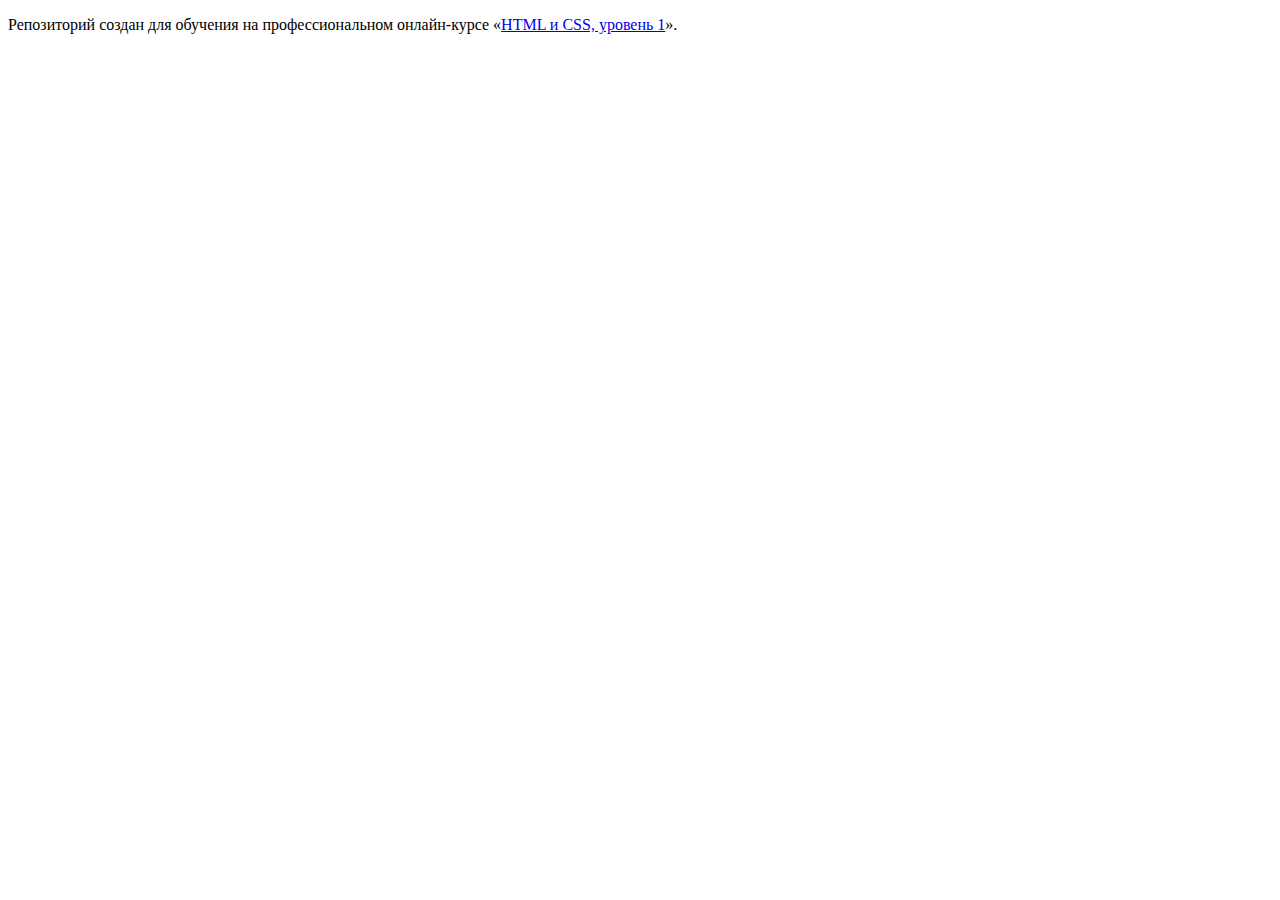
==== index.html @ a60d3e91 ":hatching_chick:" ====
<!DOCTYPE html>
<html lang="ru">
  <head>
    <meta charset="utf-8">
    <title>HTML Academy: Нёрдс</title>
  </head>
  <body>

    <p>Репозиторий создан для обучения на профессиональном онлайн‑курсе «<a href="https://htmlacademy.ru/intensive/htmlcss">HTML и CSS, уровень 1</a>».</p>

  </body>
</html>
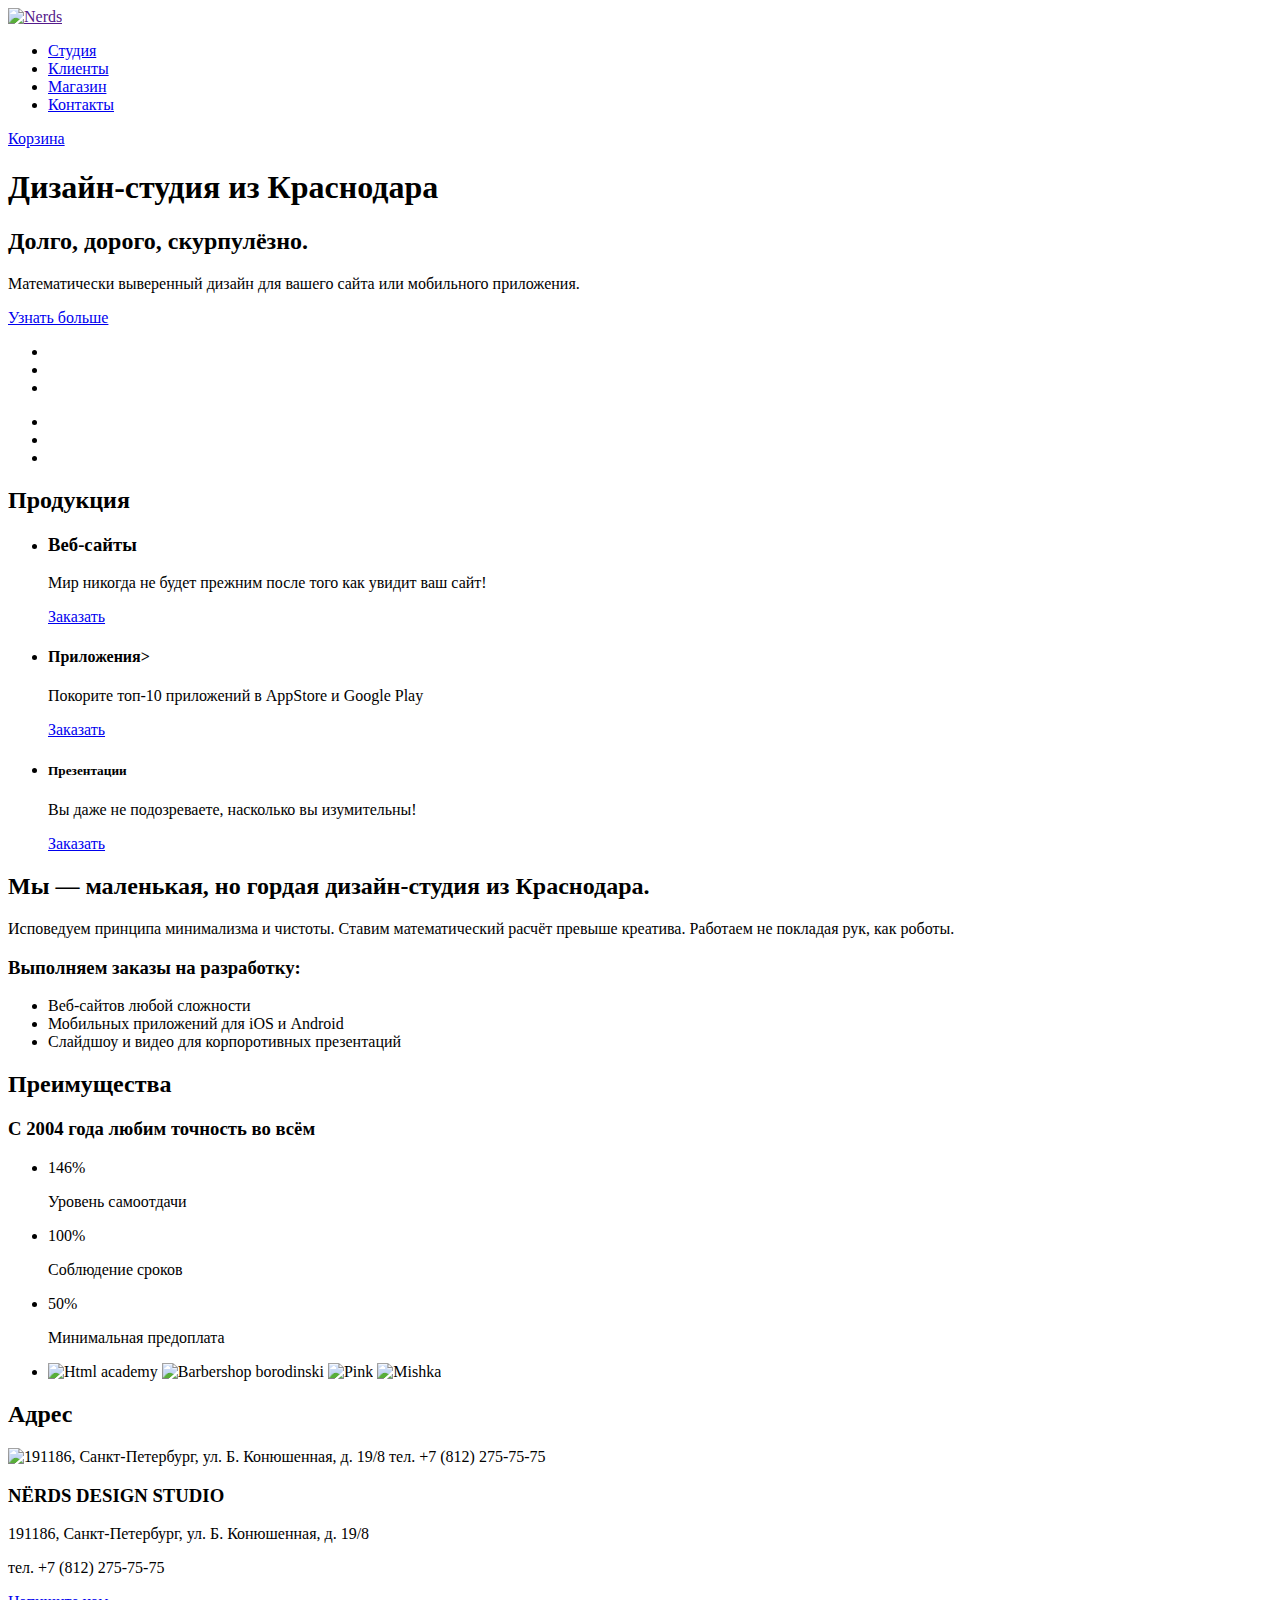
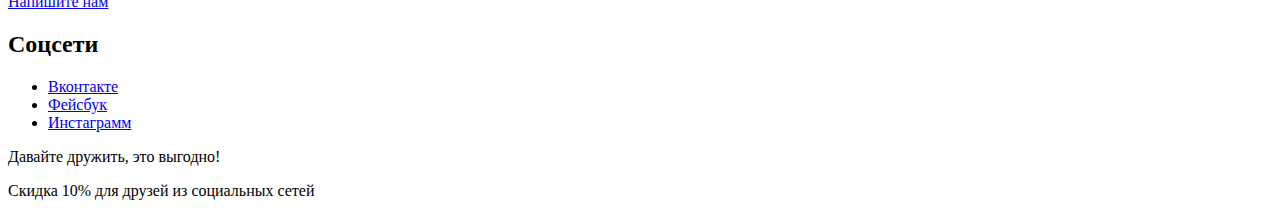
==== commit 51a3d599: "Update index.html" ====
--- a/index.html
+++ b/index.html
@@ -1,12 +1,131 @@
 <!DOCTYPE html>
 <html lang="ru">
-  <head>
-    <meta charset="utf-8">
-    <title>HTML Academy: Нёрдс</title>
-  </head>
-  <body>
 
-    <p>Репозиторий создан для обучения на профессиональном онлайн‑курсе «<a href="https://htmlacademy.ru/intensive/htmlcss">HTML и CSS, уровень 1</a>».</p>
+<head>
+  <meta charset="utf-8">
+  <title>HTML Academy: Нёрдс</title>
+</head>
 
-  </body>
-</html>
+<body>
+  <header>
+    <a href="">
+      <img src="https://via.placeholder.com/159.87x65.02" alt="Nerds">
+    </a>
+    <nav>
+      <ul>
+        <li><a href="#">Студия</a></li>
+        <li><a href="#">Клиенты</a></li>
+        <li><a href="catalog.html">Магазин</a></li>
+        <li><a href="#">Контакты</a></li>
+      </ul>
+      <a href="#">Корзина</a>
+    </nav>
+  </header>
+  <main>
+    <h1>Дизайн-студия из Краснодара</h1>
+    <section>
+      <div>
+        <h2>Долго, дорого, скурпулёзно.</h2>
+        <p>Математически выверенный дизайн для вашего сайта или мобильного приложения.</p>
+        <a href="#">Узнать больше</a>
+      </div>
+      <div>
+        <ul>
+          <li></li>
+          <li></li>
+          <li></li>
+        </ul>
+        <ul>
+          <li><a href="#"></a></li>
+          <li><a href="#"></a></li>
+          <li><a href="#"></a></li>
+        </ul>
+      </div>
+    </section>
+    <section>
+      <h2>Продукция</h2>
+      <ul>
+        <li>
+          <h3>Веб-сайты</h3>
+          <p>Мир никогда не будет прежним после того как увидит ваш сайт!</p>
+          <a href="#">Заказать</a>
+        </li>
+        <li>
+          <h4>Приложения></h4>
+          <p>Покорите топ-10 приложений в AppStore и Google Play</p>
+          <a href="#">Заказать</a>
+        </li>
+        <li>
+          <h5>Презентации</h5>
+          <p>Вы даже не подозреваете, насколько вы изумительны!</p>
+          <a href="#">Заказать</a>
+        </li>
+      </ul>
+    </section>
+    <section>
+      <h2>Мы &mdash; маленькая, но гордая дизайн-студия из Краснодара.</h2>
+      <p>Исповедуем принципа минимализма и чистоты. Ставим математический расчёт
+        превыше креатива. Работаем не покладая рук, как роботы.</p>
+      <h3>Выполняем заказы на разработку:</h3>
+      <ul>
+        <li>Веб-сайтов любой сложности</li>
+        <li>Мобильных приложений для iOS и Android</li>
+        <li>Слайдшоу и видео для корпоротивных презентаций</li>
+      </ul>
+    </section>
+    <section>
+      <h2>Преимущества</h2>
+      <h3>С 2004 года любим точность во всём</h3>
+      <ul>
+        <li>
+          <p>146%</p>
+          <p>Уровень самоотдачи</p>
+        </li>
+        <li>
+          <p>100%</p>
+          <p>Соблюдение сроков</p>
+        </li>
+        <li>
+          <p>50%</p>
+          <p>Минимальная предоплата</p>
+        </li>
+      </ul>
+    </section>
+    <section>
+      <ul>
+        <li>
+          <img src="https://htmlacademy.ru/intensive/htmlcss" alt="Html academy">
+          <img src="https://htmlacademy.ru/intensive/htmlcss" alt="Barbershop borodinski">
+          <img src="https://htmlacademy.ru/intensive/htmlcss" alt="Pink">
+          <img src="https://htmlacademy.ru/intensive/htmlcss" alt="Mishka">
+        </li>
+      </ul>
+    </section>
+  </main>
+  <footer>
+    <section>
+      <h2>Адрес</h2>
+      <img src="#" alt="191186, Санкт-Петербург, ул. Б. Конюшенная, д. 19/8 тел. +7 (812) 275-75-75">
+      <div>
+        <h3>NЁRDS DESIGN STUDIO</h3>
+        <p>191186, Санкт-Петербург, ул. Б. Конюшенная, д. 19/8</p>
+        <p>тел. +7 (812) 275-75-75</p>
+        <a href="#">Напишите нам</a>
+      </div>
+    </section>
+    <section>
+      <h2>Соцсети</h2>
+      <ul>
+        <li><a href="#">Вконтакте</a></li>
+        <li><a href="#">Фейсбук</a></li>
+        <li><a href="#">Инстаграмм</a></li>
+      </ul>
+      <div>
+        <p>Давайте дружить, это выгодно!</p>
+        <p>Скидка 10% для друзей из социальных сетей</p>
+      </div>
+    </section>
+  </footer>
+</body>
+
+</html>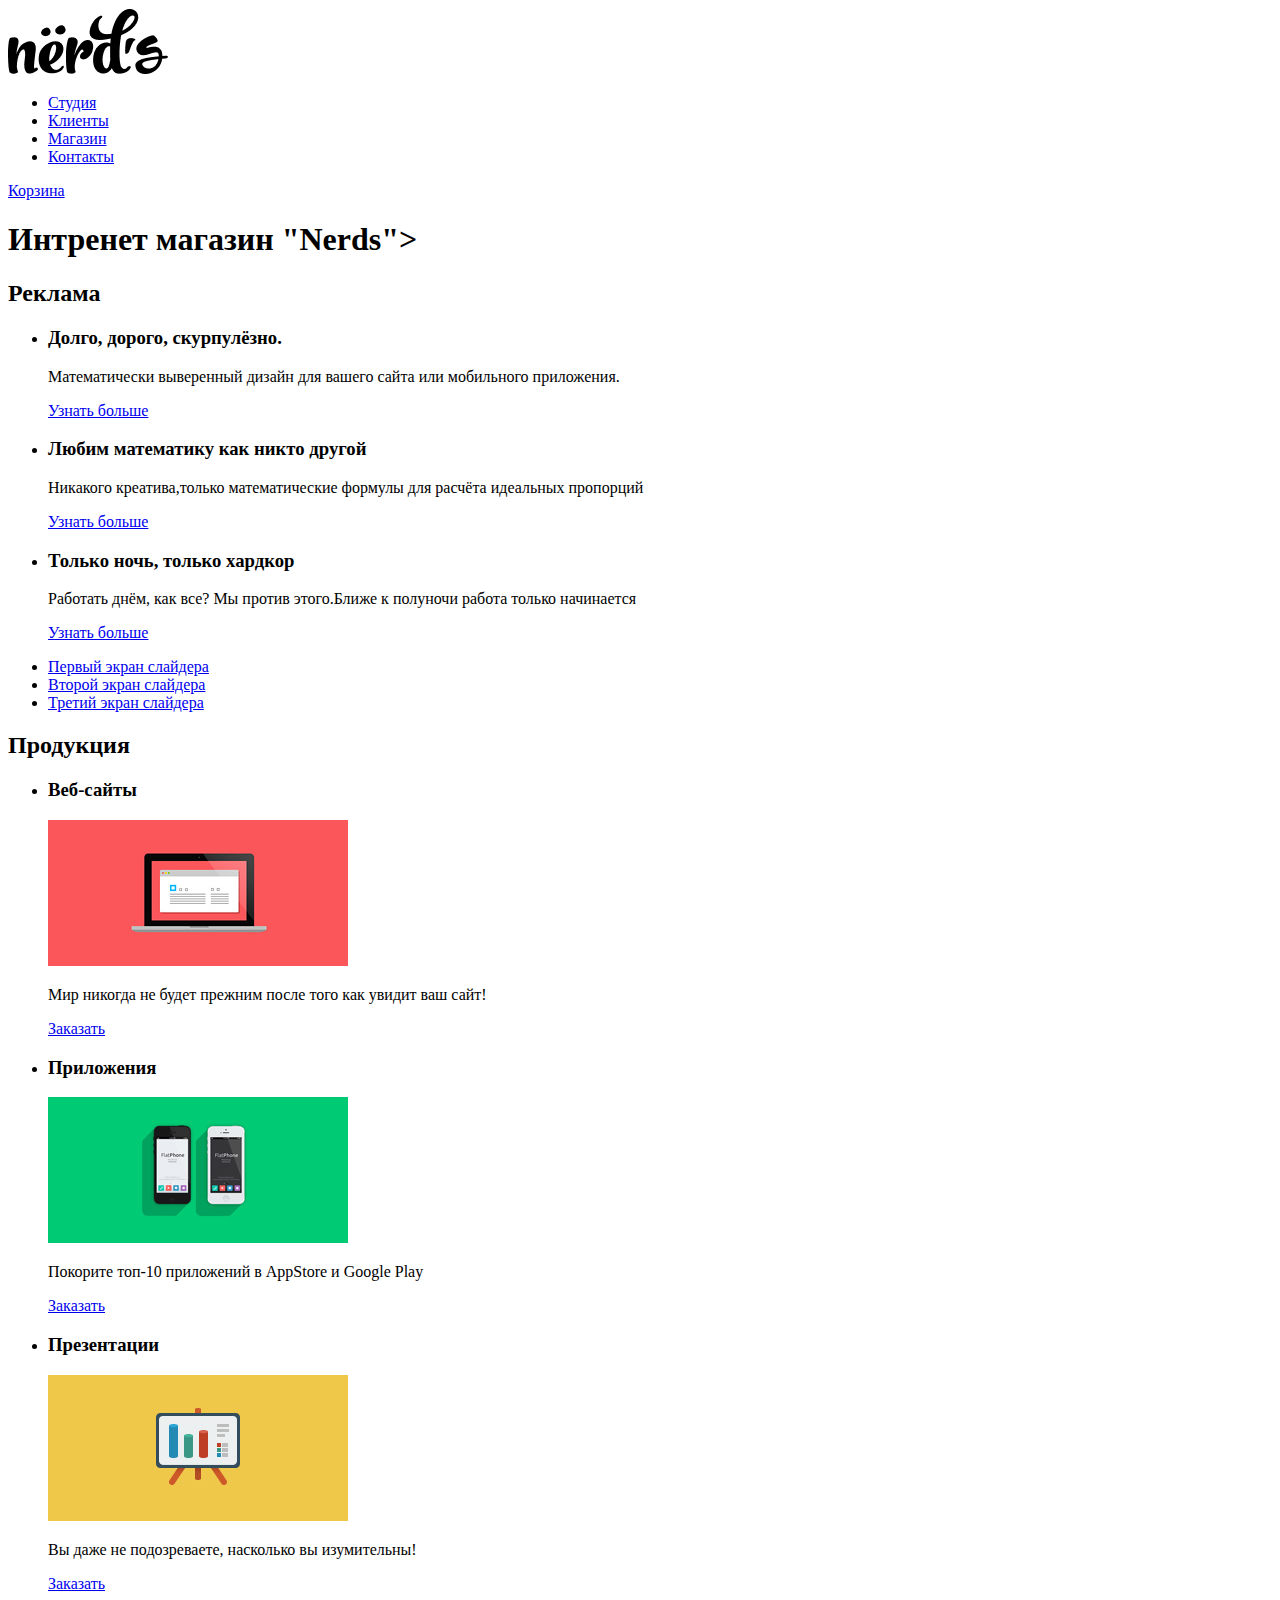
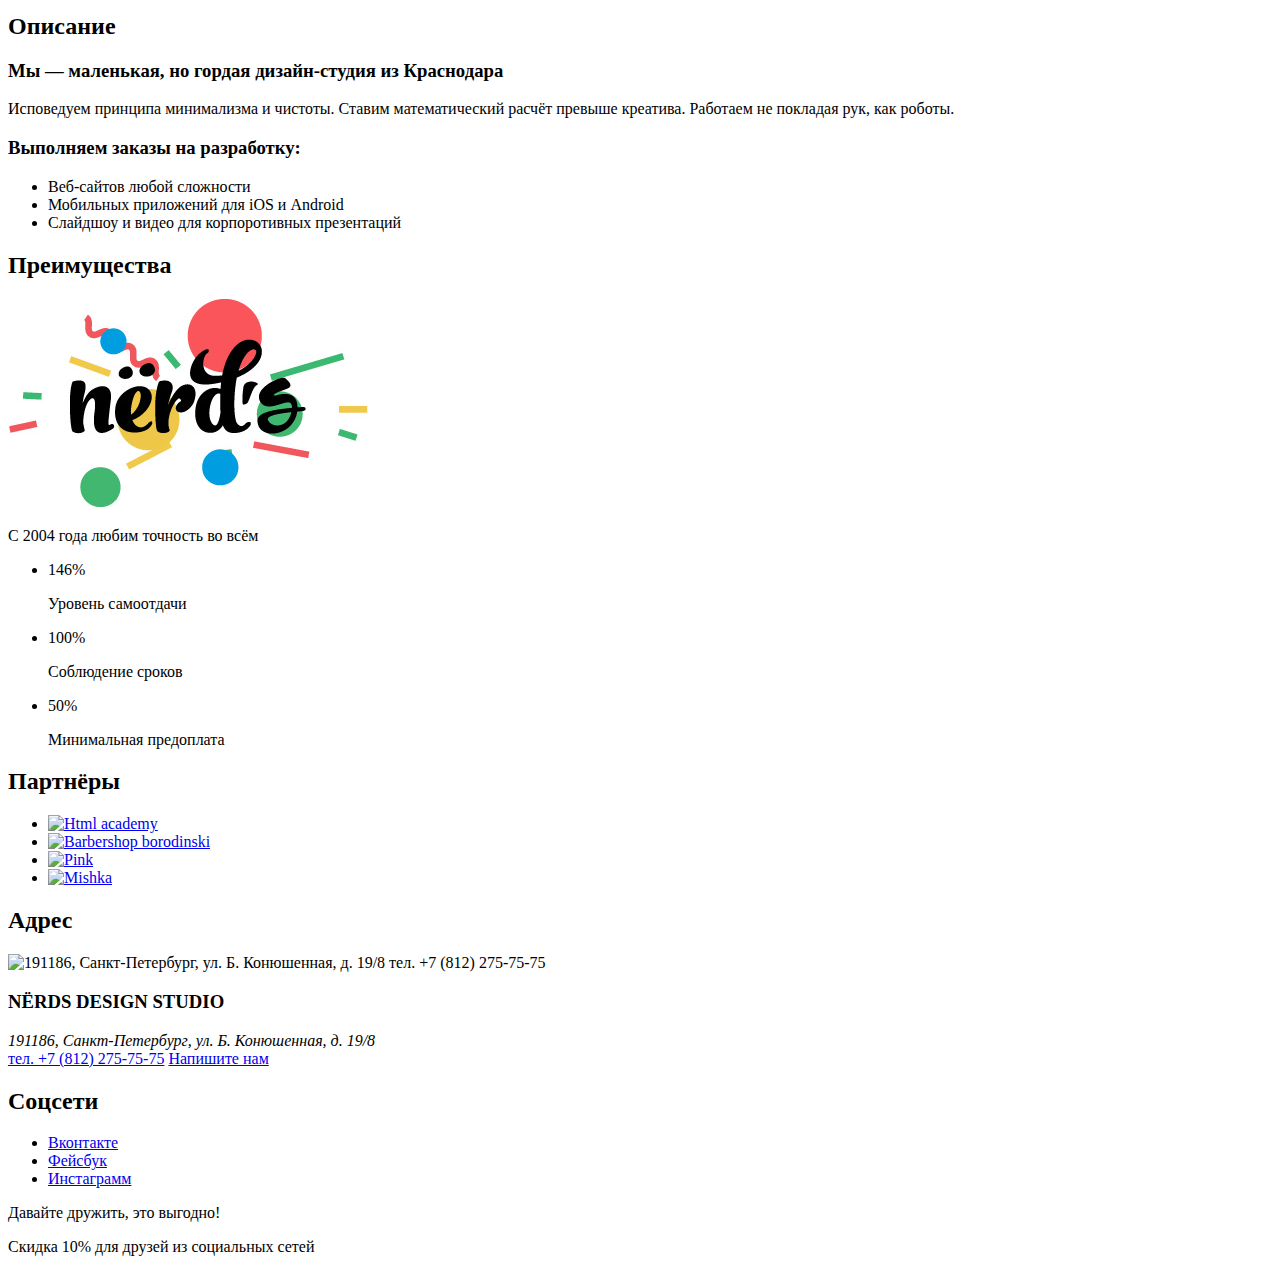
==== commit 66b83a9b: "homework 3-graphics" ====
--- a/index.html
+++ b/index.html
@@ -6,123 +6,175 @@
   <title>HTML Academy: Нёрдс</title>
 </head>
 
-<body>
-  <header>
-    <a href="">
-      <img src="https://via.placeholder.com/159.87x65.02" alt="Nerds">
+<body
+  <header class="nav">
+    <a class="nav__logo" href="#">
+      <img class="nav__logo-nerds" src="./img/nerds-logo.png" alt="Nerds">
     </a>
-    <nav>
-      <ul>
-        <li><a href="#">Студия</a></li>
-        <li><a href="#">Клиенты</a></li>
-        <li><a href="catalog.html">Магазин</a></li>
-        <li><a href="#">Контакты</a></li>
+    <nav class="nav__block">
+      <ul class="nav__list">
+        <li class="nav__item">
+          <a class="nav__link-studio" href="#">Студия</a>
+        </li>
+        <li class="nav__item">
+          <a class="nav__link-clients" href="#">Клиенты</a>
+        </li>
+        <li class="nav__item">
+          <a class="nav__link-shop" href="catalog.html">Магазин</a>
+        </li>
+        <li class="nav__item">
+          <a class="nav__link-contact" href="#">Контакты</a>
+        </li>
       </ul>
-      <a href="#">Корзина</a>
+      <a class="nav__link-cart" href="#">Корзина</a>
     </nav>
   </header>
-  <main>
-    <h1>Дизайн-студия из Краснодара</h1>
-    <section>
-      <div>
-        <h2>Долго, дорого, скурпулёзно.</h2>
-        <p>Математически выверенный дизайн для вашего сайта или мобильного приложения.</p>
-        <a href="#">Узнать больше</a>
-      </div>
-      <div>
-        <ul>
-          <li></li>
-          <li></li>
-          <li></li>
+  <main class="mainly">
+    <h1 class="visually-hidden">Интренет магазин "Nerds"></h1>
+    <section class="promo">
+      <h2 class="visually-hidden">Реклама</h2>
+      <div class="promo__slider-container">
+        <ul class="promo__slider">
+          <li class="promo__slider-item">
+            <h3 class="promo__slider-title">Долго, дорого, скурпулёзно.</h3>
+            <p class="promo__slider-text">Математически выверенный дизайн для вашего сайта или мобильного приложения.
+            </p>
+            <a class="promo__slider-link" href="#">Узнать больше</a>
+          </li>
+          <li class="promo__slider-item">
+            <h3 class="promo__slider-title">Любим математику как никто другой</h3>
+            <p class="promo__slider-text">Никакого креатива,только математические формулы для расчёта идеальных
+              пропорций</p>
+            <a class="promo__slider-link" href="#">Узнать больше</a>
+          </li>
+          <li class="promo__slider-item">
+            <h3 class="promo__slider-title">Только ночь, только хардкор</h3>
+            <p class="promo__slider-text">Работать днём, как все? Мы против этого.Ближе к полуночи работа только
+              начинается</p>
+            <a class="promo__slider-link" href="#">Узнать больше</a>
+          </li>
         </ul>
-        <ul>
-          <li><a href="#"></a></li>
-          <li><a href="#"></a></li>
-          <li><a href="#"></a></li>
+        <ul class="promo__slider-pager">
+          <li class="promo__slider-pager-item">
+            <a href="./img/nerds-index-slide-1.jpg" class="promo__slider-pager-link">Первый экран слайдера</a>
+          </li>
+          <li class="promo__slider-pager-item">
+            <a href="./img/nerds-index-slide-2.jpg" class="promo__slider-pager-link">Второй экран слайдера</a>
+          </li>
+          <li class="promo__slider-pager-item">
+            <a href="./img/nerds-index-slide-3.jpg" class="promo__slider-pager-link">Третий экран слайдера</a>
+          </li>
         </ul>
       </div>
     </section>
-    <section>
-      <h2>Продукция</h2>
-      <ul>
-        <li>
-          <h3>Веб-сайты</h3>
-          <p>Мир никогда не будет прежним после того как увидит ваш сайт!</p>
-          <a href="#">Заказать</a>
+    <section class="production">
+      <h2 class="visually-hidden">Продукция</h2>
+      <ul class="production__list">
+        <li class="production__item">
+          <h3 class="production__title">Веб-сайты</h3>
+          <img class="plus" src="./img/production-1.jpg" alt="production-1">
+          <p class="production__text">Мир никогда не будет прежним после того как увидит ваш сайт!</p>
+          <a href="#" class="production__link">Заказать</a>
         </li>
-        <li>
-          <h4>Приложения></h4>
-          <p>Покорите топ-10 приложений в AppStore и Google Play</p>
-          <a href="#">Заказать</a>
+        <li class="production__item">
+          <h3 class="production__title">Приложения</h3>
+          <img class="plus" src="./img/production-2.jpg" alt="production-2.jpg">
+          <p class="production__text">Покорите топ-10 приложений в AppStore и Google Play</p>
+          <a href="#" class="production__link">Заказать</a>
         </li>
-        <li>
-          <h5>Презентации</h5>
-          <p>Вы даже не подозреваете, насколько вы изумительны!</p>
-          <a href="#">Заказать</a>
+        <li class="production__item">
+          <h3 class="production__title">Презентации</h3>
+          <img class="plus" src="./img/production-3.jpg" alt="production-3.jpg">
+          <p class="production__text">Вы даже не подозреваете, насколько вы изумительны!</p>
+          <a href="#" class="production__link">Заказать</a>
         </li>
       </ul>
     </section>
-    <section>
-      <h2>Мы &mdash; маленькая, но гордая дизайн-студия из Краснодара.</h2>
+    <section class="description">
+      <h2 class="visually-hidden">Описание</h2>
+      <h3 class="description__title">Мы &mdash; маленькая, но гордая дизайн-студия из Краснодара</h3>
       <p>Исповедуем принципа минимализма и чистоты. Ставим математический расчёт
         превыше креатива. Работаем не покладая рук, как роботы.</p>
-      <h3>Выполняем заказы на разработку:</h3>
-      <ul>
-        <li>Веб-сайтов любой сложности</li>
-        <li>Мобильных приложений для iOS и Android</li>
-        <li>Слайдшоу и видео для корпоротивных презентаций</li>
+      <h3 class="description__caption">Выполняем заказы на разработку:</h3>
+      <ul class="description__jobs-list">
+        <li class="description__job-item">Веб-сайтов любой сложности</li>
+        <li class="description__job-item">Мобильных приложений для iOS и Android</li>
+        <li class="description__job-item">Слайдшоу и видео для корпоротивных презентаций</li>
       </ul>
     </section>
-    <section>
-      <h2>Преимущества</h2>
-      <h3>С 2004 года любим точность во всём</h3>
-      <ul>
-        <li>
-          <p>146%</p>
-          <p>Уровень самоотдачи</p>
+    <section class="plus">
+      <h2 class="visually-hidden">Преимущества</h2>
+        <img class="plus" src="./img/nerds-illustration 1.png" alt="Nerds">
+      <p>С 2004 года любим точность во всём</p>
+      <ul class="plus__list">
+        <li class="plus__item">
+          <p class="plus__text">146%</p>
+          <p class="plus__desc">Уровень самоотдачи</p>
         </li>
-        <li>
-          <p>100%</p>
-          <p>Соблюдение сроков</p>
+        <li class="plus__item">
+          <p class="plus__text">100%</p>
+          <p class="plus__desc">Соблюдение сроков</p>
         </li>
-        <li>
-          <p>50%</p>
-          <p>Минимальная предоплата</p>
+        <li class="plus__item">
+          <p class="plus__text">50%</p>
+          <p class="plus__desc">Минимальная предоплата</p>
         </li>
       </ul>
     </section>
-    <section>
-      <ul>
-        <li>
-          <img src="https://htmlacademy.ru/intensive/htmlcss" alt="Html academy">
-          <img src="https://htmlacademy.ru/intensive/htmlcss" alt="Barbershop borodinski">
-          <img src="https://htmlacademy.ru/intensive/htmlcss" alt="Pink">
-          <img src="https://htmlacademy.ru/intensive/htmlcss" alt="Mishka">
+    <section class="partners">
+      <h2>Партнёры</h2>
+      <ul class="partners_list">
+        <li class="partners_item">
+          <a href="#" class="partners_link">
+            <img src="https://htmlacademy.ru/intensive/htmlcss" alt="Html academy" width="199" height="68">
+          </a>
+        </li>
+        <li class="partners_item">
+          <a href="#" class="partners_link">
+            <img src="https://htmlacademy.ru/intensive/htmlcss" alt="Barbershop borodinski">
+          </a>
+        </li>
+        <li class="partners_item">
+          <a href="#" class="partners_link">
+            <img src="https://htmlacademy.ru/intensive/htmlcss" alt="Pink">
+          </a>
+        </li>
+        <li class="partners_item">
+          <a href="#" class="partners_link">
+            <img src="https://htmlacademy.ru/intensive/htmlcss" alt="Mishka">
+          </a>
         </li>
       </ul>
     </section>
   </main>
   <footer>
-    <section>
-      <h2>Адрес</h2>
-      <img src="#" alt="191186, Санкт-Петербург, ул. Б. Конюшенная, д. 19/8 тел. +7 (812) 275-75-75">
-      <div>
-        <h3>NЁRDS DESIGN STUDIO</h3>
-        <p>191186, Санкт-Петербург, ул. Б. Конюшенная, д. 19/8</p>
-        <p>тел. +7 (812) 275-75-75</p>
-        <a href="#">Напишите нам</a>
+    <section class="address">
+      <h2 class="visually-hidden">Адрес</h2>
+      <img class="address__map" src="#"
+        alt="191186, Санкт-Петербург, ул. Б. Конюшенная, д. 19/8 тел. +7 (812) 275-75-75">
+      <div class=address__block>
+        <h3 class="address__title">NЁRDS DESIGN STUDIO</h3>
+        <address class="address__address">191186, Санкт-Петербург, ул. Б. Конюшенная, д. 19/8</address>
+        <a href="tel:78122757575" class="address__tel">тел. +7 (812) 275-75-75</a>
+        <a class="address__write-us" href="#">Напишите нам</a>
       </div>
     </section>
-    <section>
-      <h2>Соцсети</h2>
-      <ul>
-        <li><a href="#">Вконтакте</a></li>
-        <li><a href="#">Фейсбук</a></li>
-        <li><a href="#">Инстаграмм</a></li>
+    <section class="socials">
+      <h2 class="visually-hidden">Соцсети</h2>
+      <ul class="socials__list">
+        <li class="socials__item">
+          <a class="socials__link" href="#">Вконтакте</a>
+        </li>
+        <li class="socials__item">
+          <a class="socials__link" href="#">Фейсбук</a>
+        </li>
+        <li class="socials__item">
+          <a class="socials__link" href="#">Инстаграмм</a>
+        </li>
       </ul>
-      <div>
-        <p>Давайте дружить, это выгодно!</p>
-        <p>Скидка 10% для друзей из социальных сетей</p>
+      <div class="socials__discount">
+        <p class="socials__discount-text">Давайте дружить, это выгодно!</p>
+        <p class="socials__discount-text">Скидка 10% для друзей из социальных сетей</p>
       </div>
     </section>
   </footer>
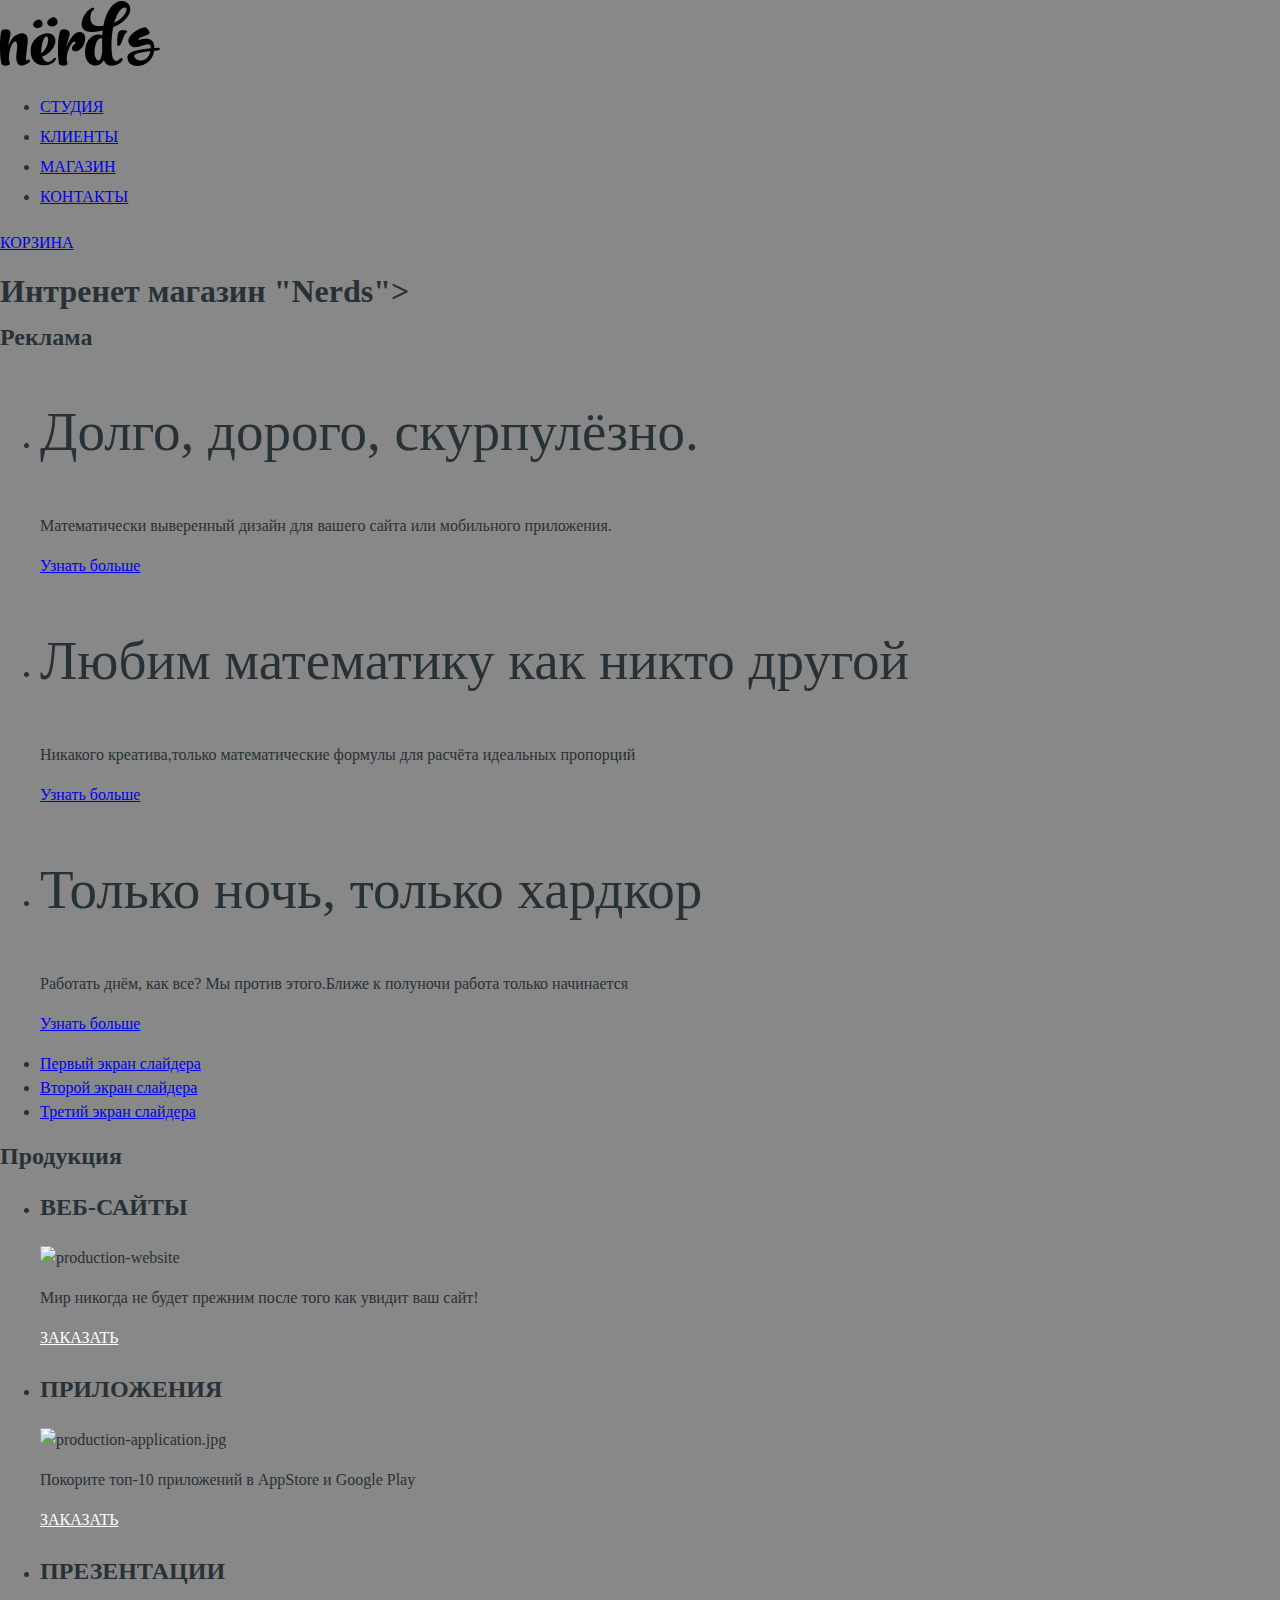
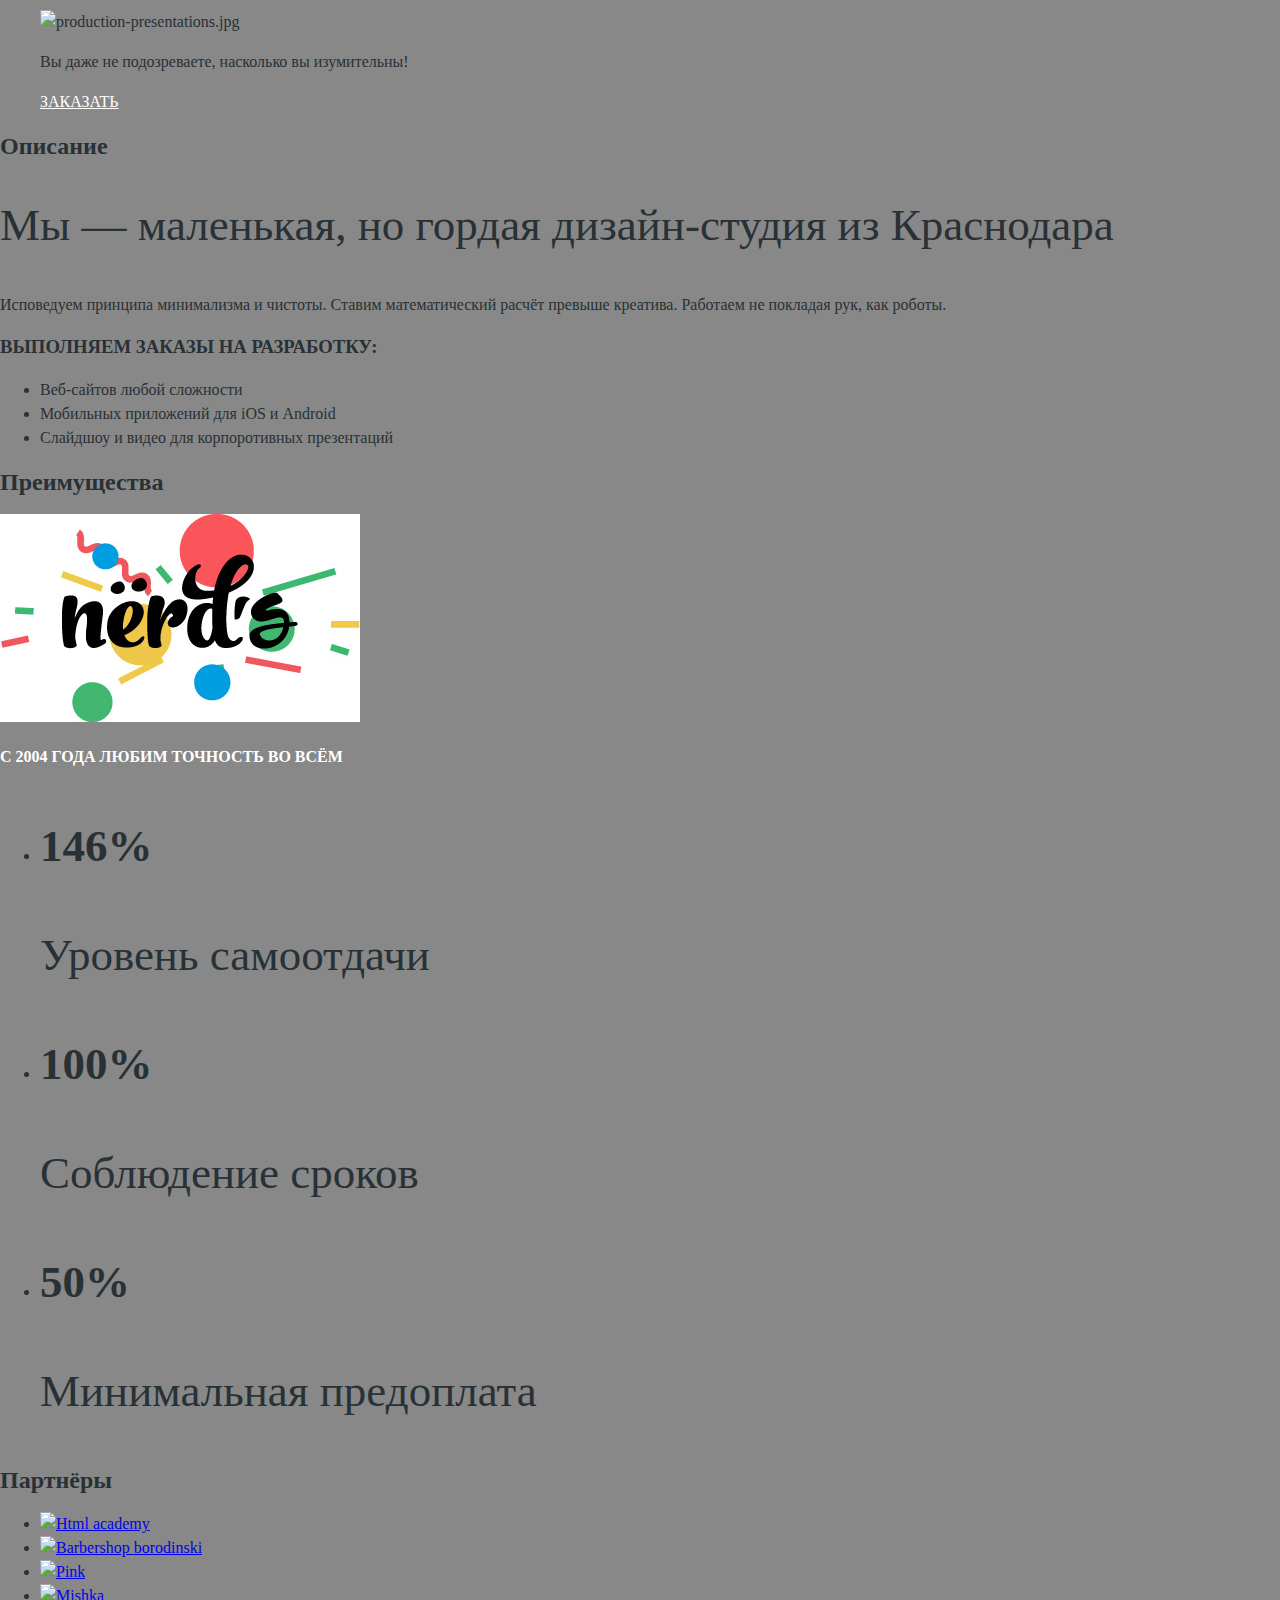
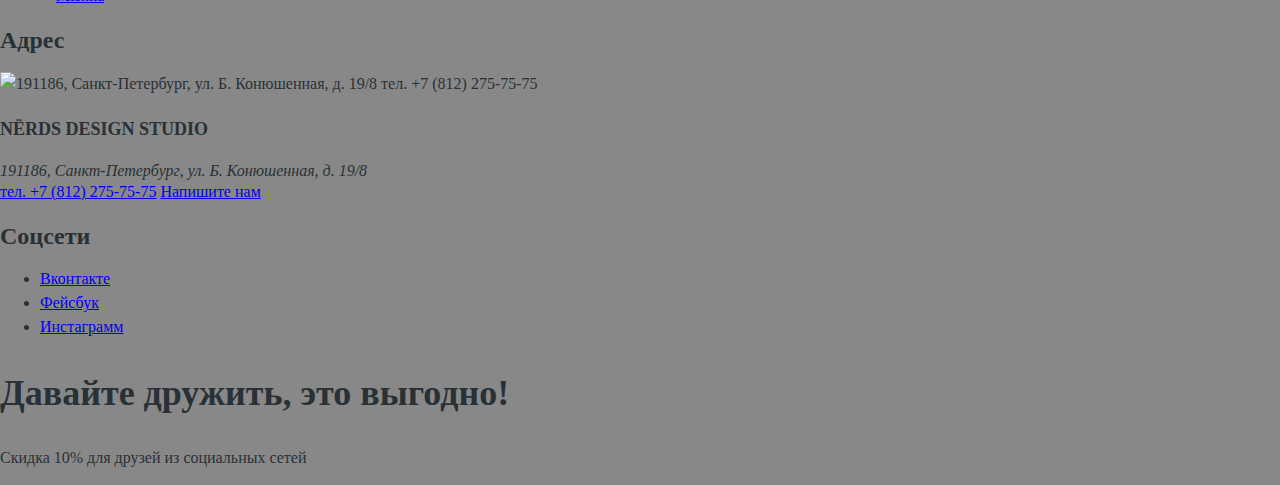
==== commit 09a71f00: "stylization  job3" ====
--- a/index.html
+++ b/index.html
@@ -4,31 +4,33 @@
 <head>
   <meta charset="utf-8">
   <title>HTML Academy: Нёрдс</title>
+  <link rel="stylesheet" href="css/normalize.css">
+  <link rel="stylesheet" href="css/style.css">
 </head>
 
-<body
-  <header class="nav">
-    <a class="nav__logo" href="#">
-      <img class="nav__logo-nerds" src="./img/nerds-logo.png" alt="Nerds">
-    </a>
-    <nav class="nav__block">
-      <ul class="nav__list">
-        <li class="nav__item">
-          <a class="nav__link-studio" href="#">Студия</a>
-        </li>
-        <li class="nav__item">
-          <a class="nav__link-clients" href="#">Клиенты</a>
-        </li>
-        <li class="nav__item">
-          <a class="nav__link-shop" href="catalog.html">Магазин</a>
-        </li>
-        <li class="nav__item">
-          <a class="nav__link-contact" href="#">Контакты</a>
-        </li>
-      </ul>
-      <a class="nav__link-cart" href="#">Корзина</a>
-    </nav>
-  </header>
+<body>
+<header class="navigation">
+  <a class="navigation__logo" href="#">
+    <img class="navigation__logo-nerds" src="./img/nerds-logo.png" alt="Nerds">
+  </a>
+  <nav class="navigation__block">
+    <ul class="nnavigation__list">
+      <li class="navigation__item">
+        <a class="navigation__link-studio" href="#">Студия</a>
+      </li>
+      <li class="navigation__item">
+        <a class="navigation__link-clients" href="#">Клиенты</a>
+      </li>
+      <li class="navigation__item">
+        <a class="navigation__link-shop" href="catalog.html">Магазин</a>
+      </li>
+      <li class="navigation__item">
+        <a class="navigation__link-contact" href="#">Контакты</a>
+      </li>
+    </ul>
+    <a class="navigation__link-cart" href="#">Корзина</a>
+  </nav>
+</header>
   <main class="mainly">
     <h1 class="visually-hidden">Интренет магазин "Nerds"></h1>
     <section class="promo">
@@ -39,19 +41,19 @@
             <h3 class="promo__slider-title">Долго, дорого, скурпулёзно.</h3>
             <p class="promo__slider-text">Математически выверенный дизайн для вашего сайта или мобильного приложения.
             </p>
-            <a class="promo__slider-link" href="#">Узнать больше</a>
+            <a class="promo__slider-button" href="#">Узнать больше</a>
           </li>
           <li class="promo__slider-item">
             <h3 class="promo__slider-title">Любим математику как никто другой</h3>
             <p class="promo__slider-text">Никакого креатива,только математические формулы для расчёта идеальных
               пропорций</p>
-            <a class="promo__slider-link" href="#">Узнать больше</a>
+            <a class="promo__slider-button"" href="#">Узнать больше</a>
           </li>
           <li class="promo__slider-item">
             <h3 class="promo__slider-title">Только ночь, только хардкор</h3>
             <p class="promo__slider-text">Работать днём, как все? Мы против этого.Ближе к полуночи работа только
               начинается</p>
-            <a class="promo__slider-link" href="#">Узнать больше</a>
+            <a class="promo__slider-button"" href="#">Узнать больше</a>
           </li>
         </ul>
         <ul class="promo__slider-pager">
@@ -72,21 +74,21 @@
       <ul class="production__list">
         <li class="production__item">
           <h3 class="production__title">Веб-сайты</h3>
-          <img class="plus" src="./img/production-1.jpg" alt="production-1">
+          <img class="plus" src="./img/production-website.jpg" alt="production-website">
           <p class="production__text">Мир никогда не будет прежним после того как увидит ваш сайт!</p>
-          <a href="#" class="production__link">Заказать</a>
+          <a href="#" class="production__button-website">Заказать</a>
         </li>
         <li class="production__item">
           <h3 class="production__title">Приложения</h3>
-          <img class="plus" src="./img/production-2.jpg" alt="production-2.jpg">
+          <img class="plus" src="./img/production-application.jpg" alt="production-application.jpg">
           <p class="production__text">Покорите топ-10 приложений в AppStore и Google Play</p>
-          <a href="#" class="production__link">Заказать</a>
+          <a href="#" class="production__button-application">Заказать</a>
         </li>
         <li class="production__item">
           <h3 class="production__title">Презентации</h3>
-          <img class="plus" src="./img/production-3.jpg" alt="production-3.jpg">
+          <img class="plus" src="./img/production-presentations.jpg" alt="production-presentations.jpg">
           <p class="production__text">Вы даже не подозреваете, насколько вы изумительны!</p>
-          <a href="#" class="production__link">Заказать</a>
+          <a href="#" class="production__button-presentations">Заказать</a>
         </li>
       </ul>
     </section>
@@ -104,8 +106,8 @@
     </section>
     <section class="plus">
       <h2 class="visually-hidden">Преимущества</h2>
-        <img class="plus" src="./img/nerds-illustration 1.png" alt="Nerds">
-      <p>С 2004 года любим точность во всём</p>
+      <img class="plus" src="./img/nerds-illustration 1.png" alt="Nerds">
+      <p class="plus__subtitle">С 2004 года любим точность во всём</p>
       <ul class="plus__list">
         <li class="plus__item">
           <p class="plus__text">146%</p>
@@ -156,28 +158,28 @@
         <h3 class="address__title">NЁRDS DESIGN STUDIO</h3>
         <address class="address__address">191186, Санкт-Петербург, ул. Б. Конюшенная, д. 19/8</address>
         <a href="tel:78122757575" class="address__tel">тел. +7 (812) 275-75-75</a>
-        <a class="address__write-us" href="#">Напишите нам</a>
+        <a class="address__button-write-us" href="#">Напишите нам</a>
       </div>
     </section>
     <section class="socials">
       <h2 class="visually-hidden">Соцсети</h2>
       <ul class="socials__list">
         <li class="socials__item">
-          <a class="socials__link" href="#">Вконтакте</a>
+          <a class="socials__button" href="#">Вконтакте</a>
         </li>
         <li class="socials__item">
-          <a class="socials__link" href="#">Фейсбук</a>
+          <a class="socials__button" href="#">Фейсбук</a>
         </li>
         <li class="socials__item">
-          <a class="socials__link" href="#">Инстаграмм</a>
+          <a class="socials__button" href="#">Инстаграмм</a>
         </li>
       </ul>
       <div class="socials__discount">
-        <p class="socials__discount-text">Давайте дружить, это выгодно!</p>
+        <p class="socials__discount-slogan">Давайте дружить, это выгодно!</p>
         <p class="socials__discount-text">Скидка 10% для друзей из социальных сетей</p>
       </div>
     </section>
   </footer>
 </body>
 
-</html>+</html>
--- a/css/style.css
+++ b/css/style.css
@@ -0,0 +1,233 @@
+/*Fonts*/
+@font-face {
+font-family: Roboto;
+scr: url("../fonts/roboto.woff2") format("woff2"),
+  url ("../fonts/roboto.woff") format ("woff");
+font-weight:400;
+font-style: normal;
+}
+
+@font-face {
+  font-family: Roboto;
+  scr: url("../fonts/roboto.woff2") format("woff2"),
+    url ("../fonts/roboto.woff") format ("woff");
+  font-weight:500;
+  font-style: normal;
+  }
+
+  @font-face {
+    font-family: Roboto;
+    scr: url("../fonts/roboto.woff2") format("woff2"),
+      url ("../fonts/roboto.woff") format ("woff");
+    font-weight:700;
+    font-style: normal;
+    }
+
+/* Variables */
+  :root {
+    --basic-text: #000000;
+    --basic-text400: #283136;
+    --button-text: #FFFFFF;
+    --background-img: #888888;
+  }
+  :production{
+    --button-website: #FB565A;
+    --button-application: #00CA74;
+    --production__button-prezentacii: #EFC849;
+  }
+  :footer {
+    --address__address: #666666;
+    --address__button-write-us: #FB565A;
+    --socials__button: #E1E1E1;
+    --socials__discount-text: #444444;
+   }
+  :catalog {
+    --catalog__info-block-button: #FB565A;
+  }
+  :pager {
+    --pager__button: #EEEEEE;
+
+  }
+
+/* Global*/
+  body {
+    min-width: 1440px;
+    font-family: Roboto;
+    font-size: 16px;
+    line-height: 24px;
+    font-weight: 400;
+    color: var(--basic-text400);
+    background-color: #888888;
+  }
+
+  img {
+    max-width: 100%;
+    height: auto;
+  }
+/* navigation*/
+  .navigation{
+    font-weight: 500;
+    font-size: 16px;
+    line-height: 30px;
+    color: var (--basic-text);
+    background-color: transparent;
+    text-transform: uppercase
+  }
+/* promo */
+  .promo__slider-title {
+    font-weight: 500;
+    font-size: 55px;
+    line-height: 55px;
+    color: var (--basic-text);
+    background-color: transparent;
+  }
+  .promo__slider-button {
+    font-weight: 500;
+    font-size: 16px;
+    line-height: 18px;
+    color: var (--basic-text);
+    background-color: var (--button-website);
+}
+/* productio */
+  .production__title {
+    font-weight: bold;
+    font-size: 24px;
+    line-height: 30px;
+    color: var (--basic-text);
+    text-transform: uppercase;
+}
+  .production__button-website {
+    font-weight: 500;
+    font-size: 16px;
+    line-height: 18px;
+    color: var(--button-text);
+    text-transform: uppercase;
+    background-color: var (--button-website);
+  }
+  .production__button-application {
+    font-weight: 500;
+    font-size: 16px;
+    line-height: 18px;
+    color: var(--button-text);
+    text-transform: uppercase;
+    background-color: var (--button-application);
+  }
+
+  .production__button-presentations{
+    font-weight: 500;
+    font-size: 16px;
+    line-height: 18px;
+    color: var(--button-text);
+    text-transform: uppercase;
+    background-color: var (--production__button-presentations);
+  }
+
+/*description*/
+  .description__title {
+    font-weight: 500;
+    font-size: 45px;
+    line-height: 45px;
+    color: var (--basic-text);
+    background-color: transparent;
+  }
+  .description__caption {
+    font-weight: 700;
+    text-transform: uppercase;
+  }
+  .plus__subtitle {
+    font-weight: 700;
+    color: var(--button-text);
+    text-transform: uppercase;
+  }
+  .plus__text {
+    font-weight: 700;
+    font-size: 45px;
+    line-height: 64px;
+    color: var (--basic-text);
+  }
+  .plus__desc {
+    font-size: 45px;
+    line-height: 64px;
+  }
+  .partners_item{
+    color: var (--background-img);
+ }
+ /*Footer*/
+  .address__title {
+    font-weight: 700;
+    font-size: 18px;
+    line-height: 30px;
+    text-transform: uppercase;
+  }
+  .address__address {
+    font-size: 16px;
+    line-height: 18px;
+    color: var (--address__address);
+  }
+  .address__button-write-us {
+    color: var (--button-text);
+    background-color: var (--address__button-write-us);
+  }
+  .socials__button {
+    background-color: var (--button-text);
+  }
+  .socials__discount-slogan {
+    font-weight: 700;
+    font-size: 36px;
+    line-height: 36px;
+    color: var (--basic-text);
+  }
+  .socials__discount-text {
+    font-size: 16px;
+    line-height: 22px;
+    color: var (--socials__discount-text);
+  }
+
+  /*CATALOG*/
+  .mainly__title {
+    font-weight: 500;
+    font-size: 55px;
+    line-height: 55px;
+    color: var (--basic-text);
+  }
+  .sorting__title {
+    font-weight: 700;
+    font-size: 18px;
+    line-height: 30px;
+    color: var (--basic-text);
+    text-transform: uppercase;
+  }
+  .sorting__link {
+    font-size: 14px;
+    line-height: 18px;
+    color: var (--basic-text);
+    text-transform: uppercase;
+  }
+  .catalog__img {
+
+  }
+  .catalog__info-block-title {
+    font-weight: 700;
+    font-size: 18px;
+    line-height: 30px;
+    color: var (--basic-text);
+    text-transform: uppercase;
+  }
+  .catalog__info-block-text {
+    font-size: 16px;
+    line-height: 18px;
+    color: var (--address__address:)
+  }
+  .catalog__info-block-button {
+    font-size: 16px;
+    line-height: 18px;
+    color: var (--button-text);
+    background: var(--button-website);
+  }
+  .pager__button {
+    font-weight: 500;
+    font-size: 16px;
+    line-height: 18px;
+    color: var (--basic-text);
+    background-color: var (--button-text);
+  }
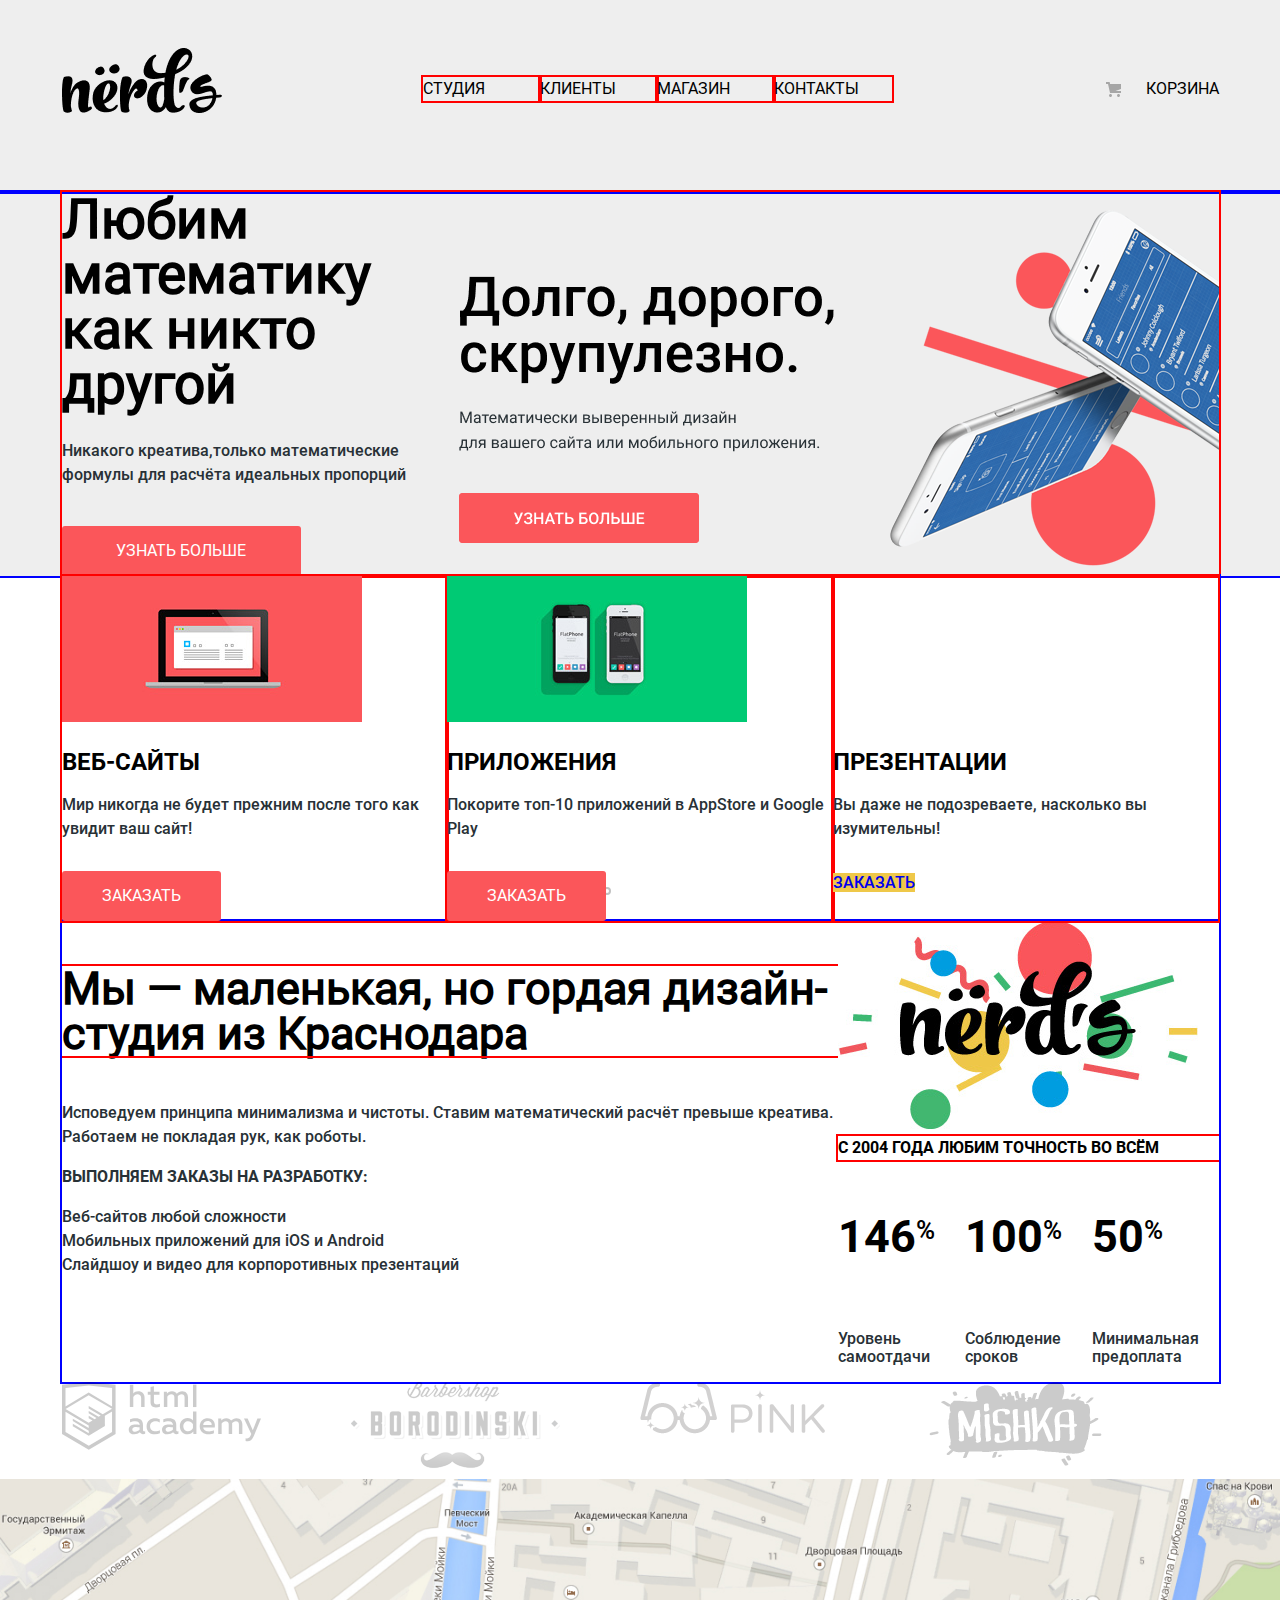
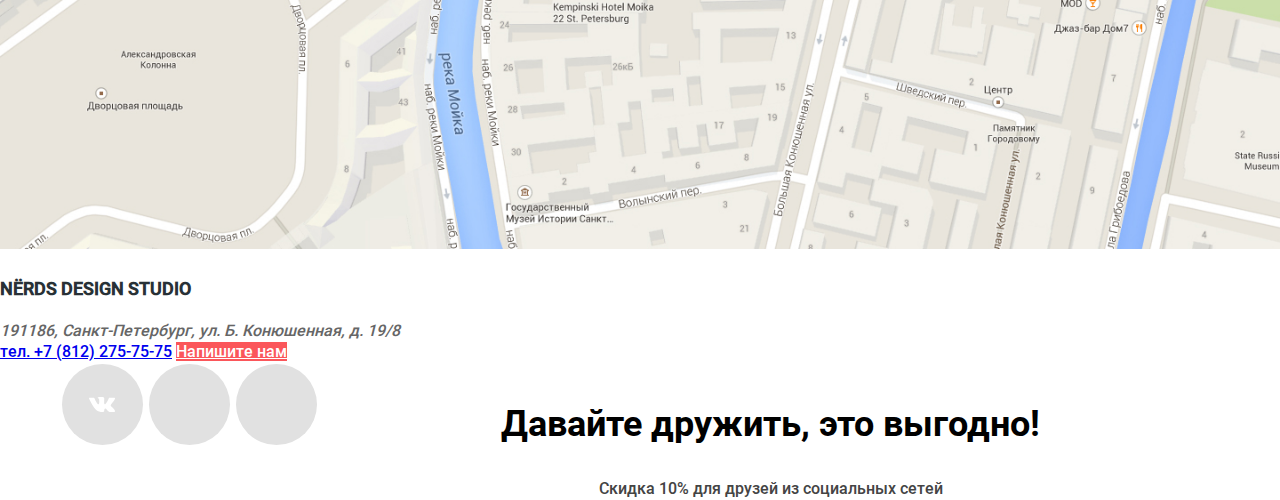
==== commit cb2387d5: "Ошибка в слайдере" ====
--- a/index.html
+++ b/index.html
@@ -1,5 +1,5 @@
 <!DOCTYPE html>
-<html lang="ru">
+<html class="page" lang="ru">
 
 <head>
   <meta charset="utf-8">
@@ -8,63 +8,66 @@
   <link rel="stylesheet" href="css/style.css">
 </head>
 
-<body>
-<header class="navigation">
-  <a class="navigation__logo" href="#">
-    <img class="navigation__logo-nerds" src="./img/nerds-logo.png" alt="Nerds">
-  </a>
-  <nav class="navigation__block">
-    <ul class="nnavigation__list">
-      <li class="navigation__item">
-        <a class="navigation__link-studio" href="#">Студия</a>
-      </li>
-      <li class="navigation__item">
-        <a class="navigation__link-clients" href="#">Клиенты</a>
-      </li>
-      <li class="navigation__item">
-        <a class="navigation__link-shop" href="catalog.html">Магазин</a>
-      </li>
-      <li class="navigation__item">
-        <a class="navigation__link-contact" href="#">Контакты</a>
-      </li>
-    </ul>
-    <a class="navigation__link-cart" href="#">Корзина</a>
-  </nav>
-</header>
+<body class="page-body">
+  <header class="navigation">
+    <div class="navigation__container">
+      <a class="navigation__logo" href="#">
+        <img class="navigation__logo-img" src="./img/nerds-logo.png" alt="Nerds">
+      </a>
+      <nav class="navigation__block">
+        <ul class="navigation__list">
+          <li class="navigation__item">
+            <a class="navigation__link" href="#">Студия</a>
+          </li>
+          <li class="navigation__item">
+            <a class="navigation__link" href="#">Клиенты</a>
+          </li>
+          <li class="navigation__item">
+            <a class="navigation__link" href="catalog.html">Магазин</a>
+          </li>
+          <li class="navigation__item">
+            <a class="navigation__link" href="#">Контакты</a>
+          </li>
+        </ul>
+        <a class="navigation__link navigation__link--cart" href="#">Корзина</a>
+      </nav>
+    </div>
+  </header>
   <main class="mainly">
-    <h1 class="visually-hidden">Интренет магазин "Nerds"></h1>
+    <h1 class="visually-hidden">Интернет магазин "Nerds"</h1>
     <section class="promo">
       <h2 class="visually-hidden">Реклама</h2>
       <div class="promo__slider-container">
         <ul class="promo__slider">
-          <li class="promo__slider-item">
+          <li class="promo__slider-item promo__slider-item--first">
             <h3 class="promo__slider-title">Долго, дорого, скурпулёзно.</h3>
             <p class="promo__slider-text">Математически выверенный дизайн для вашего сайта или мобильного приложения.
             </p>
-            <a class="promo__slider-button" href="#">Узнать больше</a>
+            <a class="red-button promo__slider-button" href="#">Узнать больше</a>
           </li>
-          <li class="promo__slider-item">
+          <li class="promo__slider-item promo__slider-item--second promo__slider-item--active">
             <h3 class="promo__slider-title">Любим математику как никто другой</h3>
             <p class="promo__slider-text">Никакого креатива,только математические формулы для расчёта идеальных
               пропорций</p>
-            <a class="promo__slider-button"" href="#">Узнать больше</a>
+            <a class="red-button promo__slider-button" href="#">Узнать больше</a>
           </li>
-          <li class="promo__slider-item">
+          <li class="promo__slider-item promo__slider-item--third">
             <h3 class="promo__slider-title">Только ночь, только хардкор</h3>
             <p class="promo__slider-text">Работать днём, как все? Мы против этого.Ближе к полуночи работа только
-              начинается</p>
-            <a class="promo__slider-button"" href="#">Узнать больше</a>
+              начинается
+            </p>
+            <a class="red-button promo__slider-button" href="#">Узнать больше</a>
           </li>
         </ul>
         <ul class="promo__slider-pager">
           <li class="promo__slider-pager-item">
-            <a href="./img/nerds-index-slide-1.jpg" class="promo__slider-pager-link">Первый экран слайдера</a>
+            <a href="#" class="promo__slider-pager-link promo__slider-pager-link--active" aria-label="Первый экран слайдера"></a>
           </li>
           <li class="promo__slider-pager-item">
-            <a href="./img/nerds-index-slide-2.jpg" class="promo__slider-pager-link">Второй экран слайдера</a>
+            <a href="#" class="promo__slider-pager-link" aria-label="Второй экран слайдера"></a>
           </li>
           <li class="promo__slider-pager-item">
-            <a href="./img/nerds-index-slide-3.jpg" class="promo__slider-pager-link">Третий экран слайдера</a>
+            <a href="#" class="promo__slider-pager-link" aria-label="Третий экран слайдера"></a>
           </li>
         </ul>
       </div>
@@ -72,78 +75,77 @@
     <section class="production">
       <h2 class="visually-hidden">Продукция</h2>
       <ul class="production__list">
-        <li class="production__item">
+        <li class="production__item production__item--web">
           <h3 class="production__title">Веб-сайты</h3>
-          <img class="plus" src="./img/production-website.jpg" alt="production-website">
           <p class="production__text">Мир никогда не будет прежним после того как увидит ваш сайт!</p>
-          <a href="#" class="production__button-website">Заказать</a>
+          <a href="#" class="red-button production__button">Заказать</a>
         </li>
-        <li class="production__item">
+        <li class="production__item production__item--app">
           <h3 class="production__title">Приложения</h3>
-          <img class="plus" src="./img/production-application.jpg" alt="production-application.jpg">
           <p class="production__text">Покорите топ-10 приложений в AppStore и Google Play</p>
-          <a href="#" class="production__button-application">Заказать</a>
+          <a href="#" class="red-button production__button">Заказать</a>
         </li>
         <li class="production__item">
           <h3 class="production__title">Презентации</h3>
-          <img class="plus" src="./img/production-presentations.jpg" alt="production-presentations.jpg">
           <p class="production__text">Вы даже не подозреваете, насколько вы изумительны!</p>
           <a href="#" class="production__button-presentations">Заказать</a>
         </li>
       </ul>
     </section>
-    <section class="description">
-      <h2 class="visually-hidden">Описание</h2>
-      <h3 class="description__title">Мы &mdash; маленькая, но гордая дизайн-студия из Краснодара</h3>
-      <p>Исповедуем принципа минимализма и чистоты. Ставим математический расчёт
-        превыше креатива. Работаем не покладая рук, как роботы.</p>
-      <h3 class="description__caption">Выполняем заказы на разработку:</h3>
-      <ul class="description__jobs-list">
-        <li class="description__job-item">Веб-сайтов любой сложности</li>
-        <li class="description__job-item">Мобильных приложений для iOS и Android</li>
-        <li class="description__job-item">Слайдшоу и видео для корпоротивных презентаций</li>
-      </ul>
-    </section>
-    <section class="plus">
-      <h2 class="visually-hidden">Преимущества</h2>
-      <img class="plus" src="./img/nerds-illustration 1.png" alt="Nerds">
-      <p class="plus__subtitle">С 2004 года любим точность во всём</p>
-      <ul class="plus__list">
-        <li class="plus__item">
-          <p class="plus__text">146%</p>
-          <p class="plus__desc">Уровень самоотдачи</p>
-        </li>
-        <li class="plus__item">
-          <p class="plus__text">100%</p>
-          <p class="plus__desc">Соблюдение сроков</p>
-        </li>
-        <li class="plus__item">
-          <p class="plus__text">50%</p>
-          <p class="plus__desc">Минимальная предоплата</p>
-        </li>
-      </ul>
-    </section>
+    <div class="descriptions-container">
+      <section class="description">
+        <h2 class="visually-hidden">Описание</h2>
+        <h3 class="description__title">Мы &mdash; маленькая, но гордая дизайн-студия из Краснодара</h3>
+        <p class="description__subtitle">Исповедуем принципа минимализма и чистоты. Ставим математический расчёт превыше
+          креатива. Работаем не покладая рук, как роботы.</p>
+        <h3 class="description__caption">Выполняем заказы на разработку:</h3>
+        <ul class="description__jobs-list">
+          <li class="description__job-item">Веб-сайтов любой сложности</li>
+          <li class="description__job-item">Мобильных приложений для iOS и Android</li>
+          <li class="description__job-item">Слайдшоу и видео для корпоротивных презентаций</li>
+        </ul>
+      </section>
+      <section class="plus">
+        <h2 class="visually-hidden">Преимущества</h2>
+        <img class="plus" src="./img/nerds-illustration 1.png" alt="Nerds">
+        <p class="plus__subtitle">С 2004 года любим точность во всём</p>
+        <ul class="plus__list">
+          <li class="plus__item">
+            <p class="plus__text">146<span class="plus__text-percent">%</span></p>
+            <p class="plus__desc">Уровень самоотдачи</p>
+          </li>
+          <li class="plus__item">
+            <p class="plus__text">100<span class="plus__text-percent">%</span></p>
+            <p class="plus__desc">Соблюдение сроков</p>
+          </li>
+          <li class="plus__item">
+            <p class="plus__text">50<span class="plus__text-percent">%</span></p>
+            <p class="plus__desc">Минимальная предоплата</p>
+          </li>
+        </ul>
+      </section>
+    </div>
     <section class="partners">
-      <h2>Партнёры</h2>
+      <h2 class="visually-hidden">Партнёры</h2>
       <ul class="partners_list">
         <li class="partners_item">
-          <a href="#" class="partners_link">
-            <img src="https://htmlacademy.ru/intensive/htmlcss" alt="Html academy" width="199" height="68">
+          <a href="https://htmlacademy.ru/intensive/htmlcss" class="partners_link">
+            <img src="./img/html-academy.svg" alt="Html academy" width="199" height="68">
           </a>
         </li>
         <li class="partners_item">
           <a href="#" class="partners_link">
-            <img src="https://htmlacademy.ru/intensive/htmlcss" alt="Barbershop borodinski">
+            <img src="./img/borodinski.svg" alt="Barbershop borodinski" width="209" height="90">
           </a>
         </li>
         <li class="partners_item">
           <a href="#" class="partners_link">
-            <img src="https://htmlacademy.ru/intensive/htmlcss" alt="Pink">
+            <img src="./img/pink.svg" alt="Pink" width="185" height="52">
           </a>
         </li>
         <li class="partners_item">
           <a href="#" class="partners_link">
-            <img src="https://htmlacademy.ru/intensive/htmlcss" alt="Mishka">
+            <img src="./img/mishka.svg" alt="Mishka" width="173" height="84">
           </a>
         </li>
       </ul>
@@ -152,8 +154,8 @@
   <footer>
     <section class="address">
       <h2 class="visually-hidden">Адрес</h2>
-      <img class="address__map" src="#"
-        alt="191186, Санкт-Петербург, ул. Б. Конюшенная, д. 19/8 тел. +7 (812) 275-75-75">
+      <img class="address__map" src="./img/map 1.jpg"
+        alt="191186, Санкт-Петербург, ул. Б. Конюшенная, д. 19/8 тел. +7 (812) 275-75-75" width="1440" height="416">
       <div class=address__block>
         <h3 class="address__title">NЁRDS DESIGN STUDIO</h3>
         <address class="address__address">191186, Санкт-Петербург, ул. Б. Конюшенная, д. 19/8</address>
@@ -163,20 +165,22 @@
     </section>
     <section class="socials">
       <h2 class="visually-hidden">Соцсети</h2>
-      <ul class="socials__list">
-        <li class="socials__item">
-          <a class="socials__button" href="#">Вконтакте</a>
-        </li>
-        <li class="socials__item">
-          <a class="socials__button" href="#">Фейсбук</a>
-        </li>
-        <li class="socials__item">
-          <a class="socials__button" href="#">Инстаграмм</a>
-        </li>
-      </ul>
-      <div class="socials__discount">
-        <p class="socials__discount-slogan">Давайте дружить, это выгодно!</p>
-        <p class="socials__discount-text">Скидка 10% для друзей из социальных сетей</p>
+      <div class="socials__container">
+        <ul class="socials__list">
+          <li class="socials__item">
+            <a class="socials__button socials__button--vk" href="#" aria-label="Вконтакте"></a>
+          </li>
+          <li class="socials__item">
+            <a class="socials__button socials__button-second" href="#" aria-label="Фейсбук"></a>
+          </li>
+          <li class="socials__item">
+            <a class="socials__button socials__button-third" href="#" aria-label="Инстаграмм"></a>
+          </li>
+        </ul>
+        <div class="socials__discount">
+          <p class="socials__discount-slogan">Давайте дружить, это выгодно!</p>
+          <p class="socials__discount-text">Скидка 10% для друзей из социальных сетей</p>
+        </div>
       </div>
     </section>
   </footer>
--- a/css/style.css
+++ b/css/style.css
@@ -1,233 +1,657 @@
 /*Fonts*/
+
 @font-face {
-font-family: Roboto;
-scr: url("../fonts/roboto.woff2") format("woff2"),
-  url ("../fonts/roboto.woff") format ("woff");
-font-weight:400;
-font-style: normal;
+  font-family: "RobotoM";
+  font-style: medium;
+  font-weight: 500;
+  src: local(""), url("../fonts/roboto.woff2") format("woff2"), url("../fonts/roboto.woff") format("woff");
 }
 
 @font-face {
-  font-family: Roboto;
-  scr: url("../fonts/roboto.woff2") format("woff2"),
-    url ("../fonts/roboto.woff") format ("woff");
-  font-weight:500;
+  font-family: "Roboto";
   font-style: normal;
-  }
-
-  @font-face {
-    font-family: Roboto;
-    scr: url("../fonts/roboto.woff2") format("woff2"),
-      url ("../fonts/roboto.woff") format ("woff");
-    font-weight:700;
-    font-style: normal;
-    }
+  font-weight: 400;
+  src: local(""), url("../fonts/robotomedium.woff2") format("woff2"), url("../fonts/robotomedium.woff") format("woff");
+}
+
+@font-face {
+  font-family: "RobotoB";
+  font-style: bold;
+  font-weight: 700;
+  src: local(""), url("../fonts/robotobold.woff2") format("woff2"), url("../fonts/robotobold.woff") format("woff");
+}
 
 /* Variables */
-  :root {
-    --basic-text: #000000;
-    --basic-text400: #283136;
-    --button-text: #FFFFFF;
-    --background-img: #888888;
-  }
-  :production{
-    --button-website: #FB565A;
-    --button-application: #00CA74;
-    --production__button-prezentacii: #EFC849;
-  }
-  :footer {
-    --address__address: #666666;
-    --address__button-write-us: #FB565A;
-    --socials__button: #E1E1E1;
-    --socials__discount-text: #444444;
-   }
-  :catalog {
-    --catalog__info-block-button: #FB565A;
-  }
-  :pager {
-    --pager__button: #EEEEEE;
-
-  }
+
+:root {
+  --basic-text: #000000;
+  --basic-text400: #283136;
+  --button-text: #ffffff;
+  --background-img: #888888;
+  --button-website: #fb565a;
+  --button-application: #00ca74;
+  --production__button-presentations: #efc849;
+  --address__address: #666666;
+  --address__button-write-us: #fb565a;
+  --socials__button: #e1e1e1;
+  --socials__discount-text: #444444;
+  --catalog__info-block-button: #fb565a;
+  --pager__button: #eeeeee;
+  --pager-link--active: #c1c1c1;
+}
 
 /* Global*/
-  body {
-    min-width: 1440px;
-    font-family: Roboto;
-    font-size: 16px;
-    line-height: 24px;
-    font-weight: 400;
-    color: var(--basic-text400);
-    background-color: #888888;
-  }
-
-  img {
-    max-width: 100%;
-    height: auto;
-  }
+
+body {
+  font-family: "Roboto", "Arial", "sans-serif";
+  font-size: 16px;
+  line-height: 24px;
+  font-weight: 400;
+  color: var(--basic-text400);
+}
+
+img {
+  max-width: 100%;
+  height: auto;
+}
+
+.visually-hidden {
+  position: absolute;
+  width: 1px;
+  height: 1px;
+  margin: -1px;
+  border: 0;
+  padding: 0;
+  white-space: nowrap;
+  clip-path: inset(100%);
+  clip: rect(0 0 0 0);
+  overflow: hidden;
+}
+
+.red-button {
+  font-family: "RobotoM", "Arial", "sans-serif";
+  font-size: 16px;
+  line-height: 18px;
+  color: var(--button-text);
+  background-color: var(--button-website);
+  text-decoration: none;
+  display: inline-block;
+  min-width: 209px;
+  padding: 16px 15px 16px;
+  text-align: center;
+  border-radius: 3px;
+  text-transform: uppercase;
+}
+
+.page {
+  height: 100%;
+}
+
 /* navigation*/
-  .navigation{
-    font-weight: 500;
-    font-size: 16px;
-    line-height: 30px;
-    color: var (--basic-text);
-    background-color: transparent;
-    text-transform: uppercase
-  }
+
+.navigation {
+  font-family: "RobotoM", "Arial", "sans-serif";
+  font-size: 16px;
+  color: var(--basic-text);
+  background-color: var(--pager__button);
+  text-transform: uppercase;
+  padding-top: 77px;
+  padding-bottom: 91px;
+  outline: 2px solid blue;
+}
+
+.navigation__container {
+  width: 1157px;
+  margin: 0 auto;
+  position: relative;
+}
+
+.navigation__logo {
+  position: absolute;
+  left: 0;
+  top: -30px;
+}
+
+.navigation__logo-img {}
+
+.navigation__block {
+  margin-left: 361px;
+  padding-right: 327px;
+  position: relative;
+  box-sizing: border-box;
+}
+
+.navigation__list {
+  padding: 0;
+  margin: 0;
+  list-style: none;
+  display: grid;
+  grid-template-columns: 1fr 1fr 1fr 1fr;
+}
+
+.navigation__item {
+  outline: 2px solid red;
+}
+
+.navigation__link {
+  text-decoration: none;
+  color: var(--basic-text);
+}
+
+.navigation__link:hover {
+  color: var(--button-website);
+}
+
+.navigation__link:active {
+  color: var(--basic-text);
+  opacity: 30%;
+}
+
+.navigation__link--cart::before {
+  content: "";
+  position: absolute;
+  width: 15px;
+  height: 15px;
+  background: url(../img/cart-icon.svg);
+  right: 98px;
+  top: 5px;
+}
+
+.navigation__link--cart {
+  position: absolute;
+  right: 0;
+  top: 0;
+  text-decoration: none;
+}
+
 /* promo */
-  .promo__slider-title {
-    font-weight: 500;
-    font-size: 55px;
-    line-height: 55px;
-    color: var (--basic-text);
-    background-color: transparent;
-  }
-  .promo__slider-button {
-    font-weight: 500;
-    font-size: 16px;
-    line-height: 18px;
-    color: var (--basic-text);
-    background-color: var (--button-website);
-}
+
+.promo {
+  background: var(--pager__button);
+  outline: 2px solid blue;
+}
+
+.promo__slider-container {
+  width: 1157px;
+  margin: 0 auto;
+}
+
+.promo__slider {
+  padding: 0;
+  margin: 0;
+  list-style: none;
+}
+
+.promo__slider-item {
+  display: none;
+  position: relative;
+  outline: 2px solid red;
+}
+
+.promo__slider-item::after {
+  content: "";
+  position: absolute;
+  display: block;
+  width: 760px;
+  height: 431px;
+  right: 0;
+  top: 0;
+}
+
+.promo__slider-item--first::after {
+  background: url("../img/nerds-index-slide-1.png") no-repeat top left;
+}
+
+.promo__slider-item--second::after {
+  background: url("../img/nerds-index-slide-2.png") no-repeat top left;
+}
+
+.promo__slider-item--third::after {
+  background: url("../img/nerds-index-slide-3.png") no-repeat top left;
+}
+
+.promo__slider-item--active {
+  display: block;
+}
+
+.promo__slider-title {
+  width: 380px;
+  padding: 0;
+  margin: 0 0 27px;
+  font-family: "RobotoM", "Arial", "sans-serif";
+  font-size: 55px;
+  line-height: 55px;
+  color: var(--basic-text);
+  background-color: transparent;
+}
+
+.promo__slider-text {
+  font-family: "Roboto", "Arial", "sans-serif";
+  font-size: 16px;
+  line-height: 24px;
+  color: var(--basic-text400);
+  width: 364px;
+  padding: 0;
+  margin: 0 0 39px;
+}
+
+.promo__slider-button {}
+
+.promo__slider-pager {
+  padding: 0;
+  margin: 0;
+  list-style: none;
+  display: flex;
+  position: absolute;
+  bottom: 0;
+  left: 50%;
+  transform: translateX(-50%);
+  margin-left: -10px;
+}
+
+.promo__slider-pager-item {
+  margin-left: 10px;
+}
+
+.promo__slider-pager-link {
+  display: block;
+  width: 18px;
+  height: 18px;
+  background: var(--button-text);
+  border-radius: 50%;
+  display: flex;
+  justify-content: center;
+  align-items: center;
+}
+
+.promo__slider-pager-link--active::after {
+  content: "";
+  width: 8px;
+  height: 8px;
+  border: 2px solid var(--pager-link--active);
+  box-sizing: border-box;
+  display: block;
+  border-radius: 50%;
+}
+
 /* productio */
-  .production__title {
-    font-weight: bold;
-    font-size: 24px;
-    line-height: 30px;
-    color: var (--basic-text);
-    text-transform: uppercase;
-}
-  .production__button-website {
-    font-weight: 500;
-    font-size: 16px;
-    line-height: 18px;
-    color: var(--button-text);
-    text-transform: uppercase;
-    background-color: var (--button-website);
-  }
-  .production__button-application {
-    font-weight: 500;
-    font-size: 16px;
-    line-height: 18px;
-    color: var(--button-text);
-    text-transform: uppercase;
-    background-color: var (--button-application);
-  }
-
-  .production__button-presentations{
-    font-weight: 500;
-    font-size: 16px;
-    line-height: 18px;
-    color: var(--button-text);
-    text-transform: uppercase;
-    background-color: var (--production__button-presentations);
-  }
+
+.production {
+  width: 1157px;
+  margin: 0 auto;
+  position: relative;
+  outline: 2px solid blue;
+}
+
+.production__list {
+  margin: 0;
+  padding: 0;
+  position: relative;
+  box-sizing: border-box;
+  display: grid;
+  grid-template-columns: 1fr 1fr 1fr;
+  list-style: none;
+}
+
+.production__item {
+  outline: 2px solid red;
+  position: relative;
+  padding-top: 171px;
+
+}
+.production__item::before {
+ content: "";
+ position: absolute;
+ width: 300px;
+ height: 146px;
+ display: block;
+ top: 0;
+ left: 0;
+}
+
+.production__item--web::before {
+  background: url(../img/production-1.jpg) no-repeat top left;
+}
+
+.production__item--app::before {
+   background: url(../img/production-2.jpg) no-repeat top left;
+}
+
+.production__title {
+  font-family: "RobotoB", "Arial", "sans-serif";
+  font-size: 24px;
+  line-height: 30px;
+  color: var(--basic-text);
+  text-transform: uppercase;
+  padding: 0;
+  margin: 0 0 16px;
+  list-style: none;
+}
+
+.production__text {
+  font-family: "Roboto", "Arial", "sans-serif";
+  font-size: 16px;
+  line-height: 24px;
+  padding: 0;
+  margin: 0 0 30px;
+  list-style: none;
+}
+
+.production__button {
+  font-family: "RobotoM", "Arial", "sans-serif";
+  font-size: 16px;
+  line-height: 18px;
+  color: var(--button-text);
+  min-width: 129px;
+}
+
+.production__item--web .production__button {
+  background-color: var(--button-website);
+}
+
+.production__button-application {
+  background-color: var(--button-application);
+  text-transform: uppercase;
+  text-decoration: none;
+}
+
+.production__button-presentations {
+  background-color: var(--production__button-presentations);
+  text-transform: uppercase;
+  text-decoration: none;
+}
 
 /*description*/
-  .description__title {
-    font-weight: 500;
-    font-size: 45px;
-    line-height: 45px;
-    color: var (--basic-text);
-    background-color: transparent;
-  }
-  .description__caption {
-    font-weight: 700;
-    text-transform: uppercase;
-  }
-  .plus__subtitle {
-    font-weight: 700;
-    color: var(--button-text);
-    text-transform: uppercase;
-  }
-  .plus__text {
-    font-weight: 700;
-    font-size: 45px;
-    line-height: 64px;
-    color: var (--basic-text);
-  }
-  .plus__desc {
-    font-size: 45px;
-    line-height: 64px;
-  }
-  .partners_item{
-    color: var (--background-img);
- }
- /*Footer*/
-  .address__title {
-    font-weight: 700;
-    font-size: 18px;
-    line-height: 30px;
-    text-transform: uppercase;
-  }
-  .address__address {
-    font-size: 16px;
-    line-height: 18px;
-    color: var (--address__address);
-  }
-  .address__button-write-us {
-    color: var (--button-text);
-    background-color: var (--address__button-write-us);
-  }
-  .socials__button {
-    background-color: var (--button-text);
-  }
-  .socials__discount-slogan {
-    font-weight: 700;
-    font-size: 36px;
-    line-height: 36px;
-    color: var (--basic-text);
-  }
-  .socials__discount-text {
-    font-size: 16px;
-    line-height: 22px;
-    color: var (--socials__discount-text);
-  }
-
-  /*CATALOG*/
-  .mainly__title {
-    font-weight: 500;
-    font-size: 55px;
-    line-height: 55px;
-    color: var (--basic-text);
-  }
-  .sorting__title {
-    font-weight: 700;
-    font-size: 18px;
-    line-height: 30px;
-    color: var (--basic-text);
-    text-transform: uppercase;
-  }
-  .sorting__link {
-    font-size: 14px;
-    line-height: 18px;
-    color: var (--basic-text);
-    text-transform: uppercase;
-  }
-  .catalog__img {
-
-  }
-  .catalog__info-block-title {
-    font-weight: 700;
-    font-size: 18px;
-    line-height: 30px;
-    color: var (--basic-text);
-    text-transform: uppercase;
-  }
-  .catalog__info-block-text {
-    font-size: 16px;
-    line-height: 18px;
-    color: var (--address__address:)
-  }
-  .catalog__info-block-button {
-    font-size: 16px;
-    line-height: 18px;
-    color: var (--button-text);
-    background: var(--button-website);
-  }
-  .pager__button {
-    font-weight: 500;
-    font-size: 16px;
-    line-height: 18px;
-    color: var (--basic-text);
-    background-color: var (--button-text);
-  }
+
+.descriptions-container {
+  display: flex;
+  justify-content: space-between;
+  width: 1157px;
+  margin: 0 auto;
+  outline: 2px solid blue;
+}
+
+.description__title {
+  font-family: "RobotoM", "Arial", "sans-serif";
+  font-size: 45px;
+  line-height: 45px;
+  color: var(--basic-text);
+  background-color: transparent;
+  outline: 2px solid red;
+}
+
+.description__subtitle {
+  font-family: "Roboto", "Arial", "sans-serif";
+  font-size: 16px;
+  line-height: 24px;
+}
+
+.description__caption {
+  font-family: "RobotoB", "Arial", "sans-serif";
+  font-size: 16px;
+  line-height: 24px;
+  text-transform: uppercase;
+}
+
+.description__jobs-list {
+  padding: 0;
+  margin: 0;
+  list-style: none;
+}
+
+.description__job-item {
+  font-family: "Roboto", "Arial", "sans-serif";
+  font-size: 16px;
+  line-height: 24px;
+}
+
+.plus__subtitle {
+  font-family: "RobotoB", "Arial", "sans-serif";
+  font-size: 16px;
+  line-height: 24px;
+  color: var(--basic-text);
+  text-transform: uppercase;
+  padding: 0;
+  margin: 0;
+  outline: 2px solid red;
+}
+
+.plus__list {
+  padding: 0;
+  margin: 0;
+  list-style: none;
+  display: grid;
+  grid-template-columns: 1fr 1fr 1fr;
+}
+
+.plus__item {}
+
+.plus__text {
+  font-family: "RobotoB", "Arial", "sans-serif";
+  font-size: 45px;
+  line-height: 64px;
+  color: var(--basic-text);
+  position: relative;
+  padding-right: 19px;
+  display: inline-block;
+}
+
+.plus__text-percent {
+  font-family: "Roboto", "Arial", "sans-serif";
+  font-size: 26px;
+  line-height: 40px;
+  color: var(--basic-text);
+  position: absolute;
+  right: 0;
+  top: 5px;
+}
+
+.plus__desc {
+  font-family: "Roboto", "Arial", "sans-serif";
+  font-size: 16px;
+  line-height: 18px;
+  color: var(--basic-text400);
+}
+
+.partners {
+  width: 1157px;
+  margin: 0 auto;
+}
+
+.partners_list {
+  padding: 0;
+  margin: 0;
+  list-style: none;
+  display: grid;
+  grid-template-columns: 1fr 1fr 1fr 1fr;
+}
+
+.partners_link {
+  color: var(--basic-text);
+  opacity: 20%;
+}
+
+.partners_link:hover {
+  color: var(--basic-text);
+  opacity: 100%;
+}
+
+.partners_link:active {
+  color: var(--basic-text);
+  opacity: 10%;
+}
+
+/*Footer*/
+
+.address__map {
+  width: 100%;
+  margin: 0 auto;
+  position: relative;
+}
+
+.address__title {
+  font-weight: 700;
+  font-size: 18px;
+  line-height: 30px;
+  text-transform: uppercase;
+}
+
+.address__address {
+  font-size: 16px;
+  line-height: 18px;
+  color: var(--address__address);
+}
+
+.address__button-write-us {
+  color: var(--button-text);
+  background-color: var(--address__button-write-us);
+}
+
+.socials__container {
+  display: flex;
+  justify-content: space-between;
+  width: 1157px;
+  margin: 0 auto;
+}
+
+.socials__list {
+  padding: 0;
+  margin: 0;
+  list-style: none;
+  display: grid;
+  grid-template-columns: 1fr 1fr 1fr;
+  width: 261px;
+  height: 81;
+}
+
+.socials__item {
+  align-items: center;
+}
+
+.socials__button {
+  display: block;
+  background-color: var(--socials__button);
+  width: 81px;
+  height: 81px;
+  border-radius: 50%;
+  display: flex;
+  justify-content: center;
+  align-items: center;
+}
+
+.socials__button:hover{
+  background-color: red;
+}
+
+.socials__button:active::before {
+ opacity: 0.3;
+}
+
+.socials__button::before {
+  content: "";
+  display: block;
+}
+
+.socials__button--vk::before{
+  background: url("../img/vk-icon.svg") no-repeat top left;
+  width: 26.01px;
+  height: 15px;
+}
+
+.socials__discount {
+  width: 660px;
+  height: 68px;
+  text-align: center;
+  margin: auto;
+  display: inline-block;
+  text-align: center;
+}
+
+.socials__discount-slogan {
+  font-family: "RobotoB", "Arial", "sans-serif";
+  font-size: 36px;
+  line-height: 36px;
+  color: var(--basic-text);
+}
+
+.socials__discount-text {
+  font-family: "Roboto", "Arial", "sans-serif";
+  font-size: 16px;
+  line-height: 22px;
+  color: var(--socials__discount-text);
+}
+
+/*CATALOG*/
+
+.mainly__title {
+  font-weight: 500;
+  font-size: 55px;
+  line-height: 55px;
+  color: var(--basic-text);
+}
+
+.sorting__title {
+  font-weight: 700;
+  font-size: 18px;
+  line-height: 30px;
+  color: var(--basic-text);
+  text-transform: uppercase;
+}
+
+.sorting__link {
+  font-size: 14px;
+  line-height: 18px;
+  color: var(--basic-text);
+  text-transform: uppercase;
+}
+
+.catalog__list {
+  display: flex;
+  flex-wrap: wrap;
+  padding: 0;
+  margin: 0;
+  list-style: none;
+  margin-bottom: 25px;
+}
+
+.catalog__item {
+  width: 358px;
+  min-height: 578px;
+  margin-right: 42px;
+  margin-bottom: 72px;
+}
+
+.catalog__item::nth-stcond(2n) {
+  margin-right: 0px;
+}
+
+.catalog__img {}
+
+.catalog__info-block-title {
+  font-weight: 700;
+  font-size: 18px;
+  line-height: 30px;
+  color: var(--basic-text);
+  text-transform: uppercase;
+}
+
+.catalog__info-block-text {
+  font-size: 16px;
+  line-height: 18px;
+  color: var(--address__address);
+}
+
+.catalog__info-block-button {
+  font-size: 16px;
+  line-height: 18px;
+  color: var(--button-text);
+  background: var(--button-website);
+}
+
+.pager__button {
+  font-weight: 500;
+  font-size: 16px;
+  line-height: 18px;
+  color: var(--basic-text);
+  background-color: var(--button-text);
+}
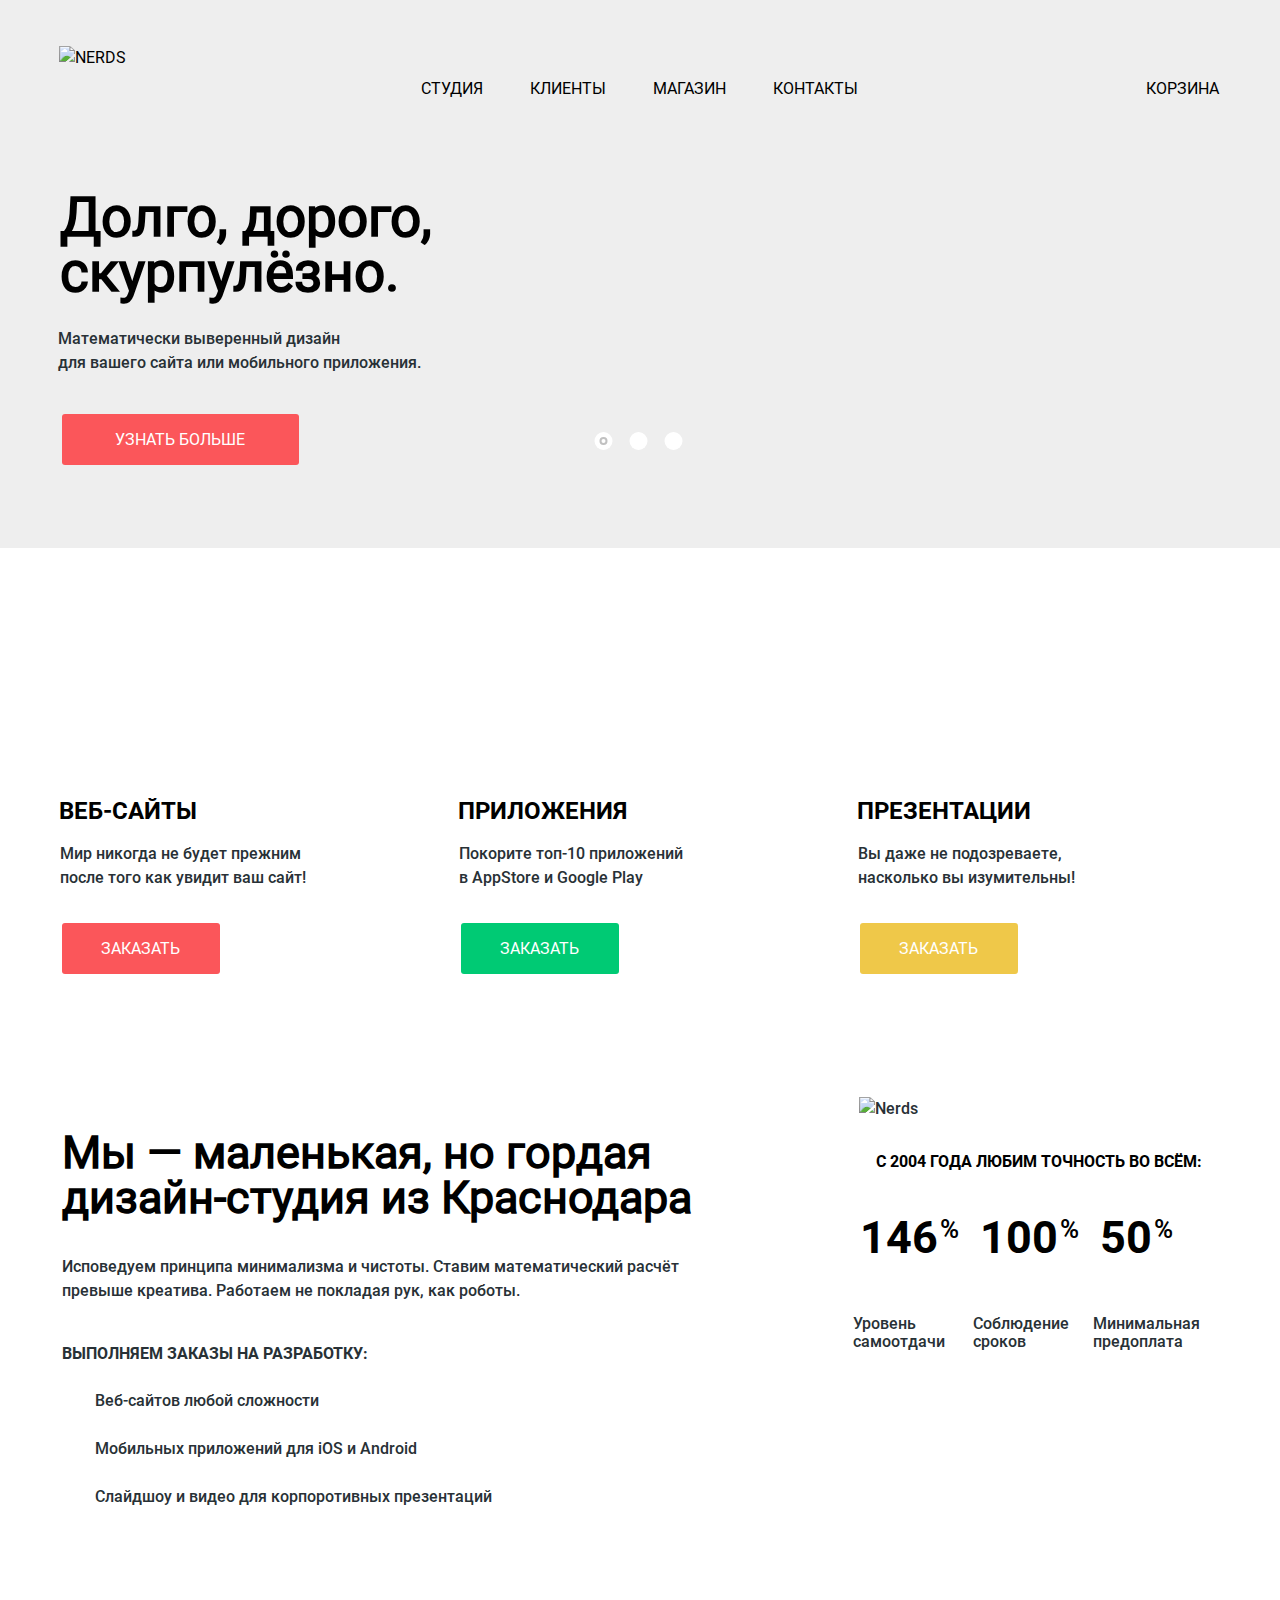
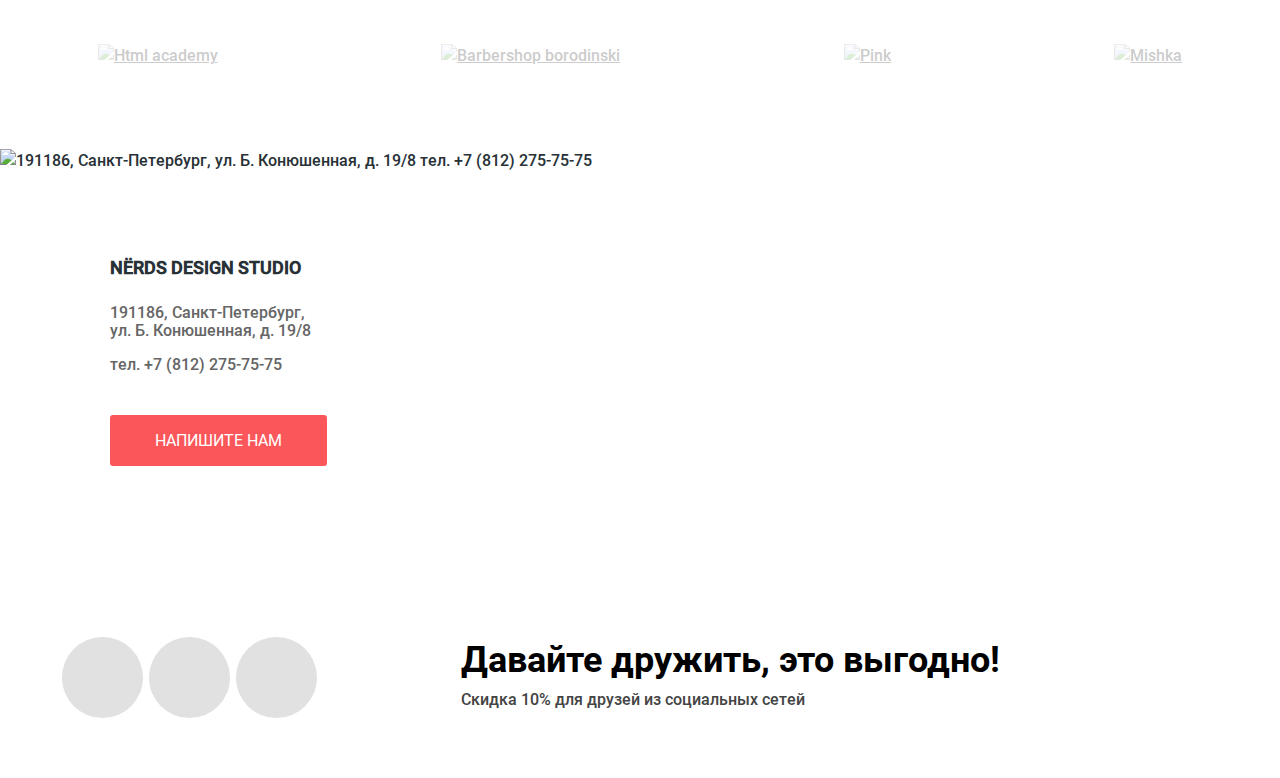
==== commit dc3e23ef: "Подготовка к 1 защите" ====
--- a/index.html
+++ b/index.html
@@ -1,189 +1,324 @@
 <!DOCTYPE html>
 <html class="page" lang="ru">
+  <head>
+    <meta charset="utf-8" />
+    <title>HTML Academy: Нёрдс</title>
+    <link rel="stylesheet" href="css/normalize.css" />
+    <link rel="stylesheet" href="css/style.css" />
+  </head>
 
-<head>
-  <meta charset="utf-8">
-  <title>HTML Academy: Нёрдс</title>
-  <link rel="stylesheet" href="css/normalize.css">
-  <link rel="stylesheet" href="css/style.css">
-</head>
-
-<body class="page-body">
-  <header class="navigation">
-    <div class="navigation__container">
-      <a class="navigation__logo" href="#">
-        <img class="navigation__logo-img" src="./img/nerds-logo.png" alt="Nerds">
-      </a>
-      <nav class="navigation__block">
-        <ul class="navigation__list">
-          <li class="navigation__item">
-            <a class="navigation__link" href="#">Студия</a>
-          </li>
-          <li class="navigation__item">
-            <a class="navigation__link" href="#">Клиенты</a>
-          </li>
-          <li class="navigation__item">
-            <a class="navigation__link" href="catalog.html">Магазин</a>
-          </li>
-          <li class="navigation__item">
-            <a class="navigation__link" href="#">Контакты</a>
+  <body class="page-body">
+    <header class="navigation">
+      <div class="navigation__container">
+        <a class="navigation__logo">
+          <img
+            class="navigation__logo-img"
+            src="./img/nerds-logo.png"
+            alt="Nerds"
+          />
+        </a>
+        <nav class="navigation__block">
+          <ul class="navigation__list">
+            <li class="navigation__item">
+              <a class="navigation__link" href="#">Студия</a>
+            </li>
+            <li class="navigation__item">
+              <a class="navigation__link" href="#">Клиенты</a>
+            </li>
+            <li class="navigation__item">
+              <a class="navigation__link" href="catalog.html">Магазин</a>
+            </li>
+            <li class="navigation__item">
+              <a class="navigation__link" href="#">Контакты</a>
+            </li>
+          </ul>
+          <a class="navigation__link navigation__link--cart" href="#"
+            >Корзина</a
+          >
+        </nav>
+      </div>
+    </header>
+    <main class="mainly">
+      <h1 class="visually-hidden">Интернет магазин "Nerds"</h1>
+      <section class="promo">
+        <h2 class="visually-hidden">Реклама</h2>
+        <div class="promo__slider-container">
+          <ul class="promo__slider">
+            <li
+              class="promo__slider-item promo__slider-item--first promo__slider-item--active"
+            >
+              <h3 class="promo__slider-title">Долго, дорого, скурпулёзно.</h3>
+              <p class="promo__slider-text">
+                Математически выверенный дизайн
+                <br />для вашего сайта или мобильного приложения.
+              </p>
+              <a class="red-button promo__slider-button" href="#"
+                >Узнать больше</a
+              >
+            </li>
+            <li class="promo__slider-item promo__slider-item--second">
+              <h3 class="promo__slider-title">
+                Любим математику
+                <br />как никто другой
+              </h3>
+              <p class="promo__slider-text">
+                Никакого креатива,только математические формулы для расчёта
+                идеальных пропорций
+              </p>
+              <a class="red-button promo__slider-button" href="#"
+                >Узнать больше</a
+              >
+            </li>
+            <li class="promo__slider-item promo__slider-item--third">
+              <h3 class="promo__slider-title">Только ночь, только хардкор</h3>
+              <p class="promo__slider-text">
+                Работать днём, как все? Мы против этого.Ближе к полуночи работа
+                только начинается
+              </p>
+              <a class="red-button promo__slider-button" href="#"
+                >Узнать больше</a
+              >
+            </li>
+          </ul>
+          <ul class="promo__slider-pager">
+            <li class="promo__slider-pager-item">
+              <a
+                href="#"
+                class="promo__slider-pager-link promo__slider-pager-link--active"
+                aria-label="Первый экран слайдера"
+                data-screen="promo__slider-item--first"
+              ></a>
+            </li>
+            <li class="promo__slider-pager-item">
+              <a
+                href="#"
+                class="promo__slider-pager-link"
+                aria-label="Второй экран слайдера"
+                data-screen="promo__slider-item--second"
+              ></a>
+            </li>
+            <li class="promo__slider-pager-item">
+              <a
+                href="#"
+                class="promo__slider-pager-link"
+                aria-label="Третий экран слайдера"
+                data-screen="promo__slider-item--third"
+              ></a>
+            </li>
+          </ul>
+        </div>
+      </section>
+      <section class="production">
+        <h2 class="visually-hidden">Продукция</h2>
+        <ul class="production__list">
+          <li class="production__item production__item--web">
+            <h3 class="production__title">Веб-сайты</h3>
+            <p class="production__text">
+              Мир никогда не будет прежним
+              <br />после того как увидит ваш сайт!
+            </p>
+            <a href="#" class="red-button production__button">Заказать</a>
+          </li>
+          <li class="production__item production__item--app">
+            <h3 class="production__title">Приложения</h3>
+            <p class="production__text">
+              Покорите топ-10 приложений
+              <br />в AppStore и Google Play
+            </p>
+            <a href="#" class="red-button production__button">Заказать</a>
+          </li>
+          <li class="production__item production__item--pres">
+            <h3 class="production__title">Презентации</h3>
+            <p class="production__text">
+              Вы даже не подозреваете,
+              <br />насколько вы изумительны!
+            </p>
+            <a href="#" class="red-button production__button">Заказать</a>
           </li>
         </ul>
-        <a class="navigation__link navigation__link--cart" href="#">Корзина</a>
-      </nav>
-    </div>
-  </header>
-  <main class="mainly">
-    <h1 class="visually-hidden">Интернет магазин "Nerds"</h1>
-    <section class="promo">
-      <h2 class="visually-hidden">Реклама</h2>
-      <div class="promo__slider-container">
-        <ul class="promo__slider">
-          <li class="promo__slider-item promo__slider-item--first">
-            <h3 class="promo__slider-title">Долго, дорого, скурпулёзно.</h3>
-            <p class="promo__slider-text">Математически выверенный дизайн для вашего сайта или мобильного приложения.
-            </p>
-            <a class="red-button promo__slider-button" href="#">Узнать больше</a>
-          </li>
-          <li class="promo__slider-item promo__slider-item--second promo__slider-item--active">
-            <h3 class="promo__slider-title">Любим математику как никто другой</h3>
-            <p class="promo__slider-text">Никакого креатива,только математические формулы для расчёта идеальных
-              пропорций</p>
-            <a class="red-button promo__slider-button" href="#">Узнать больше</a>
-          </li>
-          <li class="promo__slider-item promo__slider-item--third">
-            <h3 class="promo__slider-title">Только ночь, только хардкор</h3>
-            <p class="promo__slider-text">Работать днём, как все? Мы против этого.Ближе к полуночи работа только
-              начинается
-            </p>
-            <a class="red-button promo__slider-button" href="#">Узнать больше</a>
+      </section>
+      <div class="descriptions-container">
+        <section class="description">
+          <h2 class="visually-hidden">Описание</h2>
+          <h3 class="description__title">
+            Мы &mdash; маленькая, но гордая дизайн-студия из Краснодара
+          </h3>
+          <p class="description__subtitle">
+            Исповедуем принципа минимализма и чистоты. Ставим математический
+            расчёт превыше креатива. Работаем не покладая рук, как роботы.
+          </p>
+          <p class="description__caption">Выполняем заказы на разработку:<p>
+          <ul class="description__jobs-list">
+            <li class="description__job-item">Веб-сайтов любой сложности</li>
+            <li class="description__job-item">Мобильных приложений для iOS и Android</li>
+            <li class="description__job-item">Слайдшоу и видео для корпоротивных презентаций</li>
+          </ul>
+        </section>
+        <section class="plus">
+          <h2 class="visually-hidden">Преимущества</h2>
+          <img class="plus" src="./img/nerds-illustration-1.png" alt="Nerds" />
+          <p class="plus__subtitle">С 2004 года любим точность во всём:</p>
+          <ul class="plus__list">
+            <li class="plus__item">
+              <p class="plus__text">
+                146<span class="plus__text-percent">%</span>
+              </p>
+              <p class="plus__desc">Уровень самоотдачи</p>
+            </li>
+            <li class="plus__item">
+              <p class="plus__text">
+                100<span class="plus__text-percent">%</span>
+              </p>
+              <p class="plus__desc">Соблюдение сроков</p>
+            </li>
+            <li class="plus__item">
+              <p class="plus__text">
+                50<span class="plus__text-percent">%</span>
+              </p>
+              <p class="plus__desc">Минимальная предоплата</p>
+            </li>
+          </ul>
+        </section>
+      </div>
+      <section class="partners">
+        <h2 class="visually-hidden">Партнёры</h2>
+        <ul class="partners_list">
+          <li class="partners_item">
+            <a
+              href="https://htmlacademy.ru/intensive/htmlcss"
+              class="partners_link"
+            >
+              <img
+                src="./img/html-academy.svg"
+                alt="Html academy"
+                width="199"
+                height="68"
+              />
+            </a>
+          </li>
+          <li class="partners_item">
+            <a href="#" class="partners_link">
+              <img
+                src="./img/borodinski.svg"
+                alt="Barbershop borodinski"
+                width="209"
+                height="90"
+              />
+            </a>
+          </li>
+          <li class="partners_item">
+            <a href="#" class="partners_link">
+              <img src="./img/pink.svg" alt="Pink" width="185" height="52" />
+            </a>
+          </li>
+          <li class="partners_item">
+            <a href="#" class="partners_link">
+              <img
+                src="./img/mishka.svg"
+                alt="Mishka"
+                width="173"
+                height="84"
+              />
+            </a>
           </li>
         </ul>
-        <ul class="promo__slider-pager">
-          <li class="promo__slider-pager-item">
-            <a href="#" class="promo__slider-pager-link promo__slider-pager-link--active" aria-label="Первый экран слайдера"></a>
-          </li>
-          <li class="promo__slider-pager-item">
-            <a href="#" class="promo__slider-pager-link" aria-label="Второй экран слайдера"></a>
-          </li>
-          <li class="promo__slider-pager-item">
-            <a href="#" class="promo__slider-pager-link" aria-label="Третий экран слайдера"></a>
-          </li>
-        </ul>
+      </section>
+    </main>
+    <footer>
+      <section class="address">
+        <h2 class="visually-hidden">Адрес</h2>
+        <img
+          class="address__map"
+          src="./img/map1.jpg"
+          alt="191186, Санкт-Петербург, ул. Б. Конюшенная, д. 19/8 тел. +7 (812) 275-75-75"
+          width="1440"
+          height="416"
+        />
+        <iframe
+          class="address__map-google"
+          src="https://www.google.com/maps/embed?pb=!1m18!1m12!1m3!1d4114.266878506437!2d30.320514079109824!3d59.93926218150873!2m3!1f0!2f0!3f0!3m2!1i1024!2i768!4f13.1!3m3!1m2!1s0x4696310fca145cc1%3A0x42b32648d8238007!2z0JHQvtC70YzRiNCw0Y8g0JrQvtC90Y7RiNC10L3QvdCw0Y8g0YPQuy4sIDE5LzgsINCh0LDQvdC60YIt0J_QtdGC0LXRgNCx0YPRgNCzLCAxOTExODY!5e0!3m2!1sru!2sru!4v1615296528462!5m2!1sru!2sru"
+          width="600"
+          height="450"
+          style="border: 0"
+          allowfullscreen=""
+          loading="lazy"
+        ></iframe>
+        <div class="address__block">
+          <h3 class="address__title">NЁRDS DESIGN STUDIO</h3>
+          <address class="address__address">
+            191186, Санкт-Петербург,
+            <br />ул. Б. Конюшенная, д. 19/8
+          </address>
+          <a href="tel:78122757575" class="address__tel"
+            >тел. +7 (812) 275-75-75</a
+          >
+          <a class="red-button address__button-write-us" href="#"
+            >Напишите нам</a
+          >
+        </div>
+      </section>
+      <section class="socials">
+        <h2 class="visually-hidden">Соцсети</h2>
+        <div class="socials__container">
+          <ul class="socials__list">
+            <li class="socials__item">
+              <a
+                class="socials__button socials__button--vk"
+                href="#"
+                aria-label="Вконтакте"
+              ></a>
+            </li>
+            <li class="socials__item">
+              <a
+                class="socials__button socials__button--fb"
+                href="#"
+                aria-label="Фейсбук"
+              ></a>
+            </li>
+            <li class="socials__item">
+              <a
+                class="socials__button socials__button-insta"
+                href="#"
+                aria-label="Инстаграмм"
+              ></a>
+            </li>
+          </ul>
+          <div class="socials__discount">
+            <p class="socials__discount-slogan">
+              Давайте дружить, это выгодно!
+            </p>
+            <p class="socials__discount-text">
+              Скидка 10% для друзей из социальных сетей
+            </p>
+          </div>
+        </div>
+      </section>
+    </footer>
+    <section class="modal">
+      <h2 class="modal-letter">Напишите нам</h2>
+      <form
+        class="message-form"
+        action="https://echo.htmlacademy.ru"
+        method="post"
+      >
+      <div class="modal-contacts-name">
+        <p class="modal-login">
+            <label class="modal-label" for="name">Ваше имя:</label>
+            <input class="modal-input name" id="name" type="text" name="name" placeholder="Имя Фамилия" required>
+          </p>
+          <p class="modal-login">
+            <label class="modal-label" for="email">Ваш email:</label>
+            <input class="modal-input mail" id="email" type="text" name="email" placeholder="email@example.com" required>
+        </p>
       </div>
+      <p class="modal-login-m">
+        <label class="modal-label" for="message">Текст письма:</label>
+        <textarea class="modal-message text" id="message" name="message" placeholder="В свободной форме" required></textarea>
+      </p>
+    <button class="red-button modal-submit" type="submit">Отправить</button>
+      </form>
+      <button class="modal-close" aria-label="Закрыть модальное окно"></button>
     </section>
-    <section class="production">
-      <h2 class="visually-hidden">Продукция</h2>
-      <ul class="production__list">
-        <li class="production__item production__item--web">
-          <h3 class="production__title">Веб-сайты</h3>
-          <p class="production__text">Мир никогда не будет прежним после того как увидит ваш сайт!</p>
-          <a href="#" class="red-button production__button">Заказать</a>
-        </li>
-        <li class="production__item production__item--app">
-          <h3 class="production__title">Приложения</h3>
-          <p class="production__text">Покорите топ-10 приложений в AppStore и Google Play</p>
-          <a href="#" class="red-button production__button">Заказать</a>
-        </li>
-        <li class="production__item">
-          <h3 class="production__title">Презентации</h3>
-          <p class="production__text">Вы даже не подозреваете, насколько вы изумительны!</p>
-          <a href="#" class="production__button-presentations">Заказать</a>
-        </li>
-      </ul>
-    </section>
-    <div class="descriptions-container">
-      <section class="description">
-        <h2 class="visually-hidden">Описание</h2>
-        <h3 class="description__title">Мы &mdash; маленькая, но гордая дизайн-студия из Краснодара</h3>
-        <p class="description__subtitle">Исповедуем принципа минимализма и чистоты. Ставим математический расчёт превыше
-          креатива. Работаем не покладая рук, как роботы.</p>
-        <h3 class="description__caption">Выполняем заказы на разработку:</h3>
-        <ul class="description__jobs-list">
-          <li class="description__job-item">Веб-сайтов любой сложности</li>
-          <li class="description__job-item">Мобильных приложений для iOS и Android</li>
-          <li class="description__job-item">Слайдшоу и видео для корпоротивных презентаций</li>
-        </ul>
-      </section>
-      <section class="plus">
-        <h2 class="visually-hidden">Преимущества</h2>
-        <img class="plus" src="./img/nerds-illustration 1.png" alt="Nerds">
-        <p class="plus__subtitle">С 2004 года любим точность во всём</p>
-        <ul class="plus__list">
-          <li class="plus__item">
-            <p class="plus__text">146<span class="plus__text-percent">%</span></p>
-            <p class="plus__desc">Уровень самоотдачи</p>
-          </li>
-          <li class="plus__item">
-            <p class="plus__text">100<span class="plus__text-percent">%</span></p>
-            <p class="plus__desc">Соблюдение сроков</p>
-          </li>
-          <li class="plus__item">
-            <p class="plus__text">50<span class="plus__text-percent">%</span></p>
-            <p class="plus__desc">Минимальная предоплата</p>
-          </li>
-        </ul>
-      </section>
-    </div>
-    <section class="partners">
-      <h2 class="visually-hidden">Партнёры</h2>
-      <ul class="partners_list">
-        <li class="partners_item">
-          <a href="https://htmlacademy.ru/intensive/htmlcss" class="partners_link">
-            <img src="./img/html-academy.svg" alt="Html academy" width="199" height="68">
-          </a>
-        </li>
-        <li class="partners_item">
-          <a href="#" class="partners_link">
-            <img src="./img/borodinski.svg" alt="Barbershop borodinski" width="209" height="90">
-          </a>
-        </li>
-        <li class="partners_item">
-          <a href="#" class="partners_link">
-            <img src="./img/pink.svg" alt="Pink" width="185" height="52">
-          </a>
-        </li>
-        <li class="partners_item">
-          <a href="#" class="partners_link">
-            <img src="./img/mishka.svg" alt="Mishka" width="173" height="84">
-          </a>
-        </li>
-      </ul>
-    </section>
-  </main>
-  <footer>
-    <section class="address">
-      <h2 class="visually-hidden">Адрес</h2>
-      <img class="address__map" src="./img/map 1.jpg"
-        alt="191186, Санкт-Петербург, ул. Б. Конюшенная, д. 19/8 тел. +7 (812) 275-75-75" width="1440" height="416">
-      <div class=address__block>
-        <h3 class="address__title">NЁRDS DESIGN STUDIO</h3>
-        <address class="address__address">191186, Санкт-Петербург, ул. Б. Конюшенная, д. 19/8</address>
-        <a href="tel:78122757575" class="address__tel">тел. +7 (812) 275-75-75</a>
-        <a class="address__button-write-us" href="#">Напишите нам</a>
-      </div>
-    </section>
-    <section class="socials">
-      <h2 class="visually-hidden">Соцсети</h2>
-      <div class="socials__container">
-        <ul class="socials__list">
-          <li class="socials__item">
-            <a class="socials__button socials__button--vk" href="#" aria-label="Вконтакте"></a>
-          </li>
-          <li class="socials__item">
-            <a class="socials__button socials__button-second" href="#" aria-label="Фейсбук"></a>
-          </li>
-          <li class="socials__item">
-            <a class="socials__button socials__button-third" href="#" aria-label="Инстаграмм"></a>
-          </li>
-        </ul>
-        <div class="socials__discount">
-          <p class="socials__discount-slogan">Давайте дружить, это выгодно!</p>
-          <p class="socials__discount-text">Скидка 10% для друзей из социальных сетей</p>
-        </div>
-      </div>
-    </section>
-  </footer>
-</body>
-
+    <script src="./js/script.js"></script>
+  </body>
 </html>
--- a/css/style.css
+++ b/css/style.css
@@ -25,10 +25,20 @@
 
 :root {
   --basic-text: #000000;
+  --basic-text-catalog: rgba(0, 0, 0, 0.3);
+  --basic-text-sorting: rgba(0, 0, 0, 0.6);
+  --basic-text-form: rgba(0, 0, 0, 0.25);
+  --basic-text-range: rgba(0, 0, 0, 0.15);
   --basic-text400: #283136;
   --button-text: #ffffff;
   --background-img: #888888;
   --button-website: #fb565a;
+  --button-aiming-web: #E74246;
+  --button-pressing-web: #D7373B;
+  --button-aiming-app: #00BC6C;
+  --button-pressing-app: #00AA62;
+  --button-aiming-pres: #EAB534;
+  --button-pressing-pres: #E5A722;
   --button-application: #00ca74;
   --production__button-presentations: #efc849;
   --address__address: #666666;
@@ -38,6 +48,15 @@
   --catalog__info-block-button: #fb565a;
   --pager__button: #eeeeee;
   --pager-link--active: #c1c1c1;
+  --price-scale: #D7DCDF;
+  --range-after: #ABABAB;
+  --input-form: #4d4d4d;
+  --radio-input-form: rgba(77, 77, 77, 0.4);
+  --pagination: #dfdfdf;
+  --pagination-active: #d5d5d5;
+  --border-input: #D7DCDE;
+  --input-text: rgba(68, 68, 68, 0.5);
+  --border-input-hover: #B4B9BB;
 }
 
 /* Global*/
@@ -77,10 +96,11 @@
   text-decoration: none;
   display: inline-block;
   min-width: 209px;
-  padding: 16px 15px 16px;
+  padding: 17px 14px 16px;
   text-align: center;
   border-radius: 3px;
   text-transform: uppercase;
+  border: none;
 }
 
 .page {
@@ -96,8 +116,6 @@
   background-color: var(--pager__button);
   text-transform: uppercase;
   padding-top: 77px;
-  padding-bottom: 91px;
-  outline: 2px solid blue;
 }
 
 .navigation__container {
@@ -108,15 +126,15 @@
 
 .navigation__logo {
   position: absolute;
-  left: 0;
-  top: -30px;
+  left: -3px;
+  top: -31px;
 }
 
 .navigation__logo-img {}
 
 .navigation__block {
-  margin-left: 361px;
-  padding-right: 327px;
+  margin-left: 359px;
+  padding-right: 361px;
   position: relative;
   box-sizing: border-box;
 }
@@ -125,13 +143,12 @@
   padding: 0;
   margin: 0;
   list-style: none;
-  display: grid;
-  grid-template-columns: 1fr 1fr 1fr 1fr;
-}
-
-.navigation__item {
-  outline: 2px solid red;
-}
+  display: flex;
+  flex-wrap: wrap;
+  justify-content: space-between;
+}
+
+.navigation__item {}
 
 .navigation__link {
   text-decoration: none;
@@ -153,7 +170,7 @@
   width: 15px;
   height: 15px;
   background: url(../img/cart-icon.svg);
-  right: 98px;
+  left: -41px;
   top: 5px;
 }
 
@@ -168,12 +185,12 @@
 
 .promo {
   background: var(--pager__button);
-  outline: 2px solid blue;
 }
 
 .promo__slider-container {
   width: 1157px;
   margin: 0 auto;
+  position: relative;
 }
 
 .promo__slider {
@@ -185,7 +202,8 @@
 .promo__slider-item {
   display: none;
   position: relative;
-  outline: 2px solid red;
+  padding-top: 91px;
+  padding-bottom: 83px;
 }
 
 .promo__slider-item::after {
@@ -194,8 +212,8 @@
   display: block;
   width: 760px;
   height: 431px;
-  right: 0;
-  top: 0;
+  right: 2px;
+  top: 11px;
 }
 
 .promo__slider-item--first::after {
@@ -215,9 +233,9 @@
 }
 
 .promo__slider-title {
-  width: 380px;
-  padding: 0;
-  margin: 0 0 27px;
+  width: 431px;
+  padding: 0;
+  margin: -2px -2px 27px;
   font-family: "RobotoM", "Arial", "sans-serif";
   font-size: 55px;
   line-height: 55px;
@@ -232,25 +250,35 @@
   color: var(--basic-text400);
   width: 364px;
   padding: 0;
-  margin: 0 0 39px;
+  margin: 0 -4px 39px;
 }
 
 .promo__slider-button {}
 
+.promo__slider-button:hover {
+  background: var(--button-aiming-web);
+}
+
+.promo__slider-button:active {
+  background: var(--button-pressing-web);
+  color: rgba(255, 255, 255, 0.3);
+}
+
 .promo__slider-pager {
   padding: 0;
   margin: 0;
   list-style: none;
   display: flex;
   position: absolute;
-  bottom: 0;
+  bottom: 85px;
   left: 50%;
   transform: translateX(-50%);
   margin-left: -10px;
 }
 
 .promo__slider-pager-item {
-  margin-left: 10px;
+  margin-left: 17px;
+  margin-bottom: 13px;
 }
 
 .promo__slider-pager-link {
@@ -278,9 +306,8 @@
 
 .production {
   width: 1157px;
-  margin: 0 auto;
-  position: relative;
-  outline: 2px solid blue;
+  margin: 77px auto 0;
+  position: relative;
 }
 
 .production__list {
@@ -291,22 +318,22 @@
   display: grid;
   grid-template-columns: 1fr 1fr 1fr;
   list-style: none;
+  column-gap: 40px;
 }
 
 .production__item {
-  outline: 2px solid red;
   position: relative;
   padding-top: 171px;
-
-}
+}
+
 .production__item::before {
- content: "";
- position: absolute;
- width: 300px;
- height: 146px;
- display: block;
- top: 0;
- left: 0;
+  content: "";
+  position: absolute;
+  width: 300px;
+  height: 146px;
+  display: block;
+  top: 0;
+  left: 0;
 }
 
 .production__item--web::before {
@@ -314,7 +341,11 @@
 }
 
 .production__item--app::before {
-   background: url(../img/production-2.jpg) no-repeat top left;
+  background: url(../img/production-2.jpg) no-repeat top left;
+}
+
+.production__item--pres::before {
+  background: url(../img/production-3.jpg) no-repeat top left;
 }
 
 .production__title {
@@ -324,7 +355,7 @@
   color: var(--basic-text);
   text-transform: uppercase;
   padding: 0;
-  margin: 0 0 16px;
+  margin: 0 -3px 15px;
   list-style: none;
 }
 
@@ -333,7 +364,7 @@
   font-size: 16px;
   line-height: 24px;
   padding: 0;
-  margin: 0 0 30px;
+  margin: 16px -2px 33px;
   list-style: none;
 }
 
@@ -342,23 +373,47 @@
   font-size: 16px;
   line-height: 18px;
   color: var(--button-text);
-  min-width: 129px;
+  min-width: 130px;
+}
+
+.production__button:active {
+  color: rgba(255, 255, 255, 0.3);
 }
 
 .production__item--web .production__button {
   background-color: var(--button-website);
 }
 
-.production__button-application {
+.production__item--web .production__button:hover {
+  background-color: var(--button-aiming-web);
+}
+
+.production__item--web .production__button:active {
+  background-color: var(--button-pressing-web);
+}
+
+.production__item--app .production__button {
   background-color: var(--button-application);
-  text-transform: uppercase;
-  text-decoration: none;
-}
-
-.production__button-presentations {
+}
+
+.production__item--app .production__button:hover {
+  background-color: var(--button-aiming-app);
+}
+
+.production__item--app .production__button:active {
+  background-color: var(--button-pressing-app);
+}
+
+.production__item--pres .production__button {
   background-color: var(--production__button-presentations);
-  text-transform: uppercase;
-  text-decoration: none;
+}
+
+.production__item--pres .production__button:hover {
+  background-color: var(--button-aiming-pres);
+}
+
+.production__item--pres .production__button:active {
+  background-color: var(--button-pressing-pres);
 }
 
 /*description*/
@@ -367,8 +422,12 @@
   display: flex;
   justify-content: space-between;
   width: 1157px;
-  margin: 0 auto;
-  outline: 2px solid blue;
+  margin: 111px auto;
+}
+
+.description {
+  margin-top: 0;
+  width: 660px;
 }
 
 .description__title {
@@ -377,13 +436,14 @@
   line-height: 45px;
   color: var(--basic-text);
   background-color: transparent;
-  outline: 2px solid red;
+  margin-bottom: 35px;
 }
 
 .description__subtitle {
   font-family: "Roboto", "Arial", "sans-serif";
   font-size: 16px;
   line-height: 24px;
+  margin-bottom: 39px;
 }
 
 .description__caption {
@@ -391,6 +451,7 @@
   font-size: 16px;
   line-height: 24px;
   text-transform: uppercase;
+  margin-bottom: 23px;
 }
 
 .description__jobs-list {
@@ -403,6 +464,14 @@
   font-family: "Roboto", "Arial", "sans-serif";
   font-size: 16px;
   line-height: 24px;
+  position: relative;
+  margin-bottom: 24px;
+  padding-left: 33px;
+}
+
+.plus {
+  width: 360px;
+  margin: 6px
 }
 
 .plus__subtitle {
@@ -411,9 +480,9 @@
   line-height: 24px;
   color: var(--basic-text);
   text-transform: uppercase;
-  padding: 0;
-  margin: 0;
-  outline: 2px solid red;
+  margin-top: 23px;
+  margin-left: 23px;
+  list-style: none;
 }
 
 .plus__list {
@@ -434,6 +503,8 @@
   position: relative;
   padding-right: 19px;
   display: inline-block;
+  margin-top: 16px;
+  margin-left: 7px;
 }
 
 .plus__text-percent {
@@ -442,8 +513,8 @@
   line-height: 40px;
   color: var(--basic-text);
   position: absolute;
-  right: 0;
-  top: 5px;
+  right: -2px;
+  top: 3px;
 }
 
 .plus__desc {
@@ -451,19 +522,24 @@
   font-size: 16px;
   line-height: 18px;
   color: var(--basic-text400);
+  display: table-footer-group;
+  text-align: left;
 }
 
 .partners {
-  width: 1157px;
+  width: 1085px;
   margin: 0 auto;
+  padding-bottom: 81px;
 }
 
 .partners_list {
   padding: 0;
   margin: 0;
   list-style: none;
-  display: grid;
-  grid-template-columns: 1fr 1fr 1fr 1fr;
+  display: flex;
+  flex-wrap: wrap;
+  justify-content: space-between;
+  align-items: center;
 }
 
 .partners_link {
@@ -482,14 +558,48 @@
 }
 
 /*Footer*/
+
+.address {
+  position: relative;
+  padding-top: 54px;
+  padding-bottom: 54px;
+  min-height: 250px;
+  overflow: hidden;
+  margin-bottom: 69px;
+}
 
 .address__map {
   width: 100%;
-  margin: 0 auto;
-  position: relative;
+  position: absolute;
+  top: 0;
+  left: 0;
+  display: block;
+  z-index: 1;
+}
+
+.address__map-google {
+  width: 100%;
+  height: 100%;
+  position: absolute;
+  top: 0;
+  left: 0;
+  z-index: 10;
+}
+
+.address__block {
+  background: var(--button-text);
+  position: relative;
+  z-index: 20;
+  width: 319px;
+  padding: 50px 48px 48px;
+  box-sizing: border-box;
+  left: 50%;
+  transform: translateX(-578px);
 }
 
 .address__title {
+  margin: 0 0 21px;
+  padding: 0;
   font-weight: 700;
   font-size: 18px;
   line-height: 30px;
@@ -500,11 +610,27 @@
   font-size: 16px;
   line-height: 18px;
   color: var(--address__address);
+  font-style: normal;
+  margin-bottom: 16px;
+}
+
+.address__tel {
+  font-size: 16px;
+  line-height: 18px;
+  color: var(--address__address);
+  text-decoration: none;
+  display: block;
+  margin-bottom: 41px;
 }
 
 .address__button-write-us {
   color: var(--button-text);
   background-color: var(--address__button-write-us);
+  min-width: 189px;
+}
+
+.socials {
+  padding-bottom: 60px;
 }
 
 .socials__container {
@@ -539,12 +665,16 @@
   align-items: center;
 }
 
-.socials__button:hover{
-  background-color: red;
+.socials__button:hover {
+  background-color: var(--button-aiming-web);
+}
+
+.socials__button:active {
+  background-color: var(--button-pressing-web);
 }
 
 .socials__button:active::before {
- opacity: 0.3;
+  opacity: 0.3;
 }
 
 .socials__button::before {
@@ -552,22 +682,33 @@
   display: block;
 }
 
-.socials__button--vk::before{
+.socials__button--vk::before {
   background: url("../img/vk-icon.svg") no-repeat top left;
   width: 26.01px;
   height: 15px;
 }
 
+.socials__button--fb::before {
+  background: url("../img/fb-icon.svg");
+  width: 12px;
+  height: 22px;
+}
+
+.socials__button-insta::before {
+  background: url("../img/insta-icon.svg");
+  width: 21px;
+  height: 21px;
+}
+
 .socials__discount {
-  width: 660px;
-  height: 68px;
-  text-align: center;
-  margin: auto;
-  display: inline-block;
-  text-align: center;
+  width: 758px;
+  text-align: left;
+  margin-top: 5px;
 }
 
 .socials__discount-slogan {
+  padding: 0;
+  margin: 0 0 11px;
   font-family: "RobotoB", "Arial", "sans-serif";
   font-size: 36px;
   line-height: 36px;
@@ -575,22 +716,510 @@
 }
 
 .socials__discount-text {
+  padding: 0;
+  margin: 0;
   font-family: "Roboto", "Arial", "sans-serif";
   font-size: 16px;
   line-height: 22px;
   color: var(--socials__discount-text);
 }
 
+.modal {
+  display: block;
+  position: fixed;
+  top: 0;
+  right: 0;
+  bottom: 0;
+  left: 0;
+  margin: auto;
+  background: var(--button-text);
+  box-shadow: 0 20px 40px 0 rgba(0, 1, 1, 0.75);
+  width: 960px;
+  height: 590px;
+  padding: 60px 100px 85px 102px;
+  box-sizing: border-box;
+  z-index: 100;
+  display: none;
+}
+
+.modal-show {
+  display: block;
+  animation: bounce 0.6s;
+}
+
+@keyframes bounce {
+  0% {
+    transform: translateY(-2000px);
+  }
+  70% {
+    transform: translateY(30px);
+  }
+  90% {
+    transform: translateY(-10px);
+  }
+  100% {
+    transform: translateY(0);
+  }
+}
+
+.modal-error {
+  animation: shake 0.6s;
+}
+
+@keyframes shake {
+
+  0%,
+  100% {
+  transform: translateX(0);
+  }
+
+  10%,
+  30%,
+  50%,
+  70%,
+  90% {
+  transform: translateX(-10px);
+  }
+
+  20%,
+  40%,
+  60%,
+  80% {
+  transform: translateX(10px);
+  }
+  }
+
+.modal-contacts-name {
+  display: flex;
+  flex-wrap: wrap;
+  justify-content: space-between;
+  margin-bottom: 33px;
+}
+
+.modal-login {
+  padding: 0;
+  margin: 0;
+  width: 360px;
+}
+
+.modal-login-m {
+  margin: 0 0 41px;
+  padding: 0;
+}
+
+.modal-label {
+  font-size: 16px;
+  line-height: 18px;
+  color: var(--basic-text);
+  font-family: "RobotoB", "Arial", "sans-serif";
+  display: block;
+  margin-bottom: 10px;
+}
+
+.modal-input {
+  font-family: "Roboto", "Arial", "sans-serif";
+  width: 339px;
+  height: 46px;
+  border: 1px solid var(--border-input);
+  border-radius: 3px;
+  color: var(--input-text);
+  font-size: 16px;
+  line-height: 18px;
+  padding-left: 17px;
+}
+
+.modal-input::placeholder {
+  color: var(--input-text);
+}
+
+.modal-input:hover {
+  border-color: var(--border-input-hover);
+}
+
+.modal-input:focus {
+  border-color: var(--basic-text);
+  color: var(--socials__discount-text);
+}
+
+.modal-input:focus::placeholder {
+  color: var(--socials__discount-text);
+}
+
+.modal-input:invalid {
+  border-color: var(--button-aiming-web);
+  color: var(--button-aiming-web);
+}
+
+.modal-input.error {
+  border-color: var(--button-aiming-web);
+  color: var(--button-aiming-web);
+}
+
+.modal-input:invalid::placeholder {
+  color: var(--button-aiming-web);
+}
+
+.modal-input.error::placeholder {
+  color: var(--button-aiming-web);
+}
+
+.modal-letter {
+  margin: 0 0 37px;
+  padding: 0;
+  font-family: "RobotoB", "Arial", "sans-serif";
+  font-size: 45px;
+  line-height: 53px;
+}
+
+.modal-message {
+  width: 760px;
+  height: 118px;
+  border: 2px solid var(--border-input);
+  box-sizing: border-box;
+  border-radius: 3px;
+  padding: 14px 15px;
+  font-size: 16px;
+  line-height: 18px;
+  font-family: "Roboto", "Arial", "sans-serif";
+  color: var(--input-text);
+  resize: none;
+}
+
+.modal-message:hover {
+  border-color: var(--border-input-hover);
+}
+
+.modal-message:focus {
+  border-color: var(--basic-text);
+  color: var(--socials__discount-text);
+}
+
+.modal-message:focus::placeholder {
+  color: var(--socials__discount-text);
+}
+
+.modal-message:invalid {
+  border-color: var(--button-aiming-web);
+  color: var(--button-aiming-web);
+}
+
+.modal-message.error {
+  border-color: var(--button-aiming-web);
+  color: var(--button-aiming-web);
+}
+
+.modal-message:invalid::placeholder {
+  color: var(--button-aiming-web);
+}
+
+.modal-message.error::placeholder {
+  color: var(--button-aiming-web);
+}
+
+.modal-close {
+  width: 21px;
+  height: 21px;
+  display: block;
+  border: none;
+  background: url(../img/close-cross.svg) no-repeat 0 0;
+  position: absolute;
+  right: 100px;
+  top: 60px;
+  right: 89px;
+  top: 76px;
+  cursor: pointer;
+}
+
+.modal-submit {
+  min-width: 260px;
+  height: 50px;
+  cursor: pointer;
+}
+
 /*CATALOG*/
 
 .mainly__title {
+  padding: 89px 0 112px;
+  margin: 0;
+  background: var(--pager__button);
+}
+
+.mainly__title-text {
+  width: 1157px;
   font-weight: 500;
   font-size: 55px;
   line-height: 55px;
   color: var(--basic-text);
+  display: block;
+  margin: 0 auto;
+  text-align: center;
+}
+
+.catalog-container {
+  width: 1157px;
+  margin: 0 auto;
+  padding: 53px 0 0;
+  display: block;
+  display: grid;
+  grid-template-columns: 260px 1fr;
+  grid-gap: 139px;
+}
+
+.filter {}
+
+.filter-form {}
+
+.form__section {
+  margin-bottom: 10px;
+}
+
+.form__section--price {
+  margin-bottom: 53px;
+}
+
+.form__section--grid {
+  margin-bottom: 45px;
+}
+
+.form__section--features {
+  margin-bottom: 52px;
+}
+
+.filter__title {
+  padding: 0;
+  margin: 0 0 49px 0;
+  font-family: "Roboto", "Arial", "sans-serif";
+  font-size: 18px;
+  line-height: 30px;
+  text-transform: uppercase;
+  color: var(--basic-text);
+}
+
+.filter__title--grid {
+  margin-bottom: 14px;
+}
+
+.filter__title--features {
+  margin-bottom: 14px;
+}
+
+.price-range-container {
+  width: 260px;
+  height: 80px;
+  background: var(--pager__button);
+  border-radius: 3px;
+  position: relative;
+  margin-bottom: 13px;
+}
+
+.price-scale {
+  position: absolute;
+  width: 205px;
+  height: 2px;
+  left: 26px;
+  top: 39px;
+  background: var(--price-scale);
+}
+
+.price-range {
+  position: absolute;
+  width: 138px;
+  height: 2px;
+  left: 0;
+  top: 0;
+  background: var(--button-application);
+}
+
+.range-handle {
+  position: absolute;
+  width: 20px;
+  height: 20px;
+  left: 0;
+  top: 0;
+  background: var(--button-text);
+  box-shadow: 0px 2px 1px var(--basic-text-range);
+  border-radius: 50%;
+  display: flex;
+  justify-content: center;
+  align-items: center;
+  transform: translate(-50%, -50%);
+}
+
+.range-handle::after {
+  content: "";
+  width: 4px;
+  height: 4px;
+  background: var(--range-after);
+  border-radius: 50%;
+  display: block;
+}
+
+.range-handle--left {
+  left: 0;
+}
+
+.range-handle--right {
+  left: 69%;
+}
+
+.price-values-container {
+  display: flex;
+  flex-wrap: wrap;
+  justify-content: space-between;
+}
+
+.price-label {
+  font-family: "Roboto", "Arial", "sans-serif";
+  font-size: 16px;
+  line-height: 22px;
+  text-transform: uppercase;
+  color: var(--basic-text400);
+}
+
+.price-input {
+  font-family: "Roboto", "Arial", "sans-serif";
+  width: 80px;
+  height: 38px;
+  background: var(--pager__button);
+  border-radius: 3px;
+  font-size: 16px;
+  line-height: 22px;
+  text-transform: uppercase;
+  color: var(--basic-text400);
+  text-align: center;
+  border: none;
+  margin-left: 6px;
+}
+
+.filter-list {
+  padding: 0;
+  margin: 0;
+  list-style: none;
+}
+
+.grid-type-list {}
+
+.grid-type-item {
+  margin-bottom: 15px;
+}
+
+.radio-label {
+  position: relative;
+  padding-left: 35px;
+  cursor: pointer;
+}
+
+.radio-label::before {
+  content: "";
+  width: 25px;
+  height: 25px;
+  border-radius: 50%;
+  box-sizing: border-box;
+  border: 4px solid var(--radio-input-form);
+  position: absolute;
+  left: 0;
+  top: -3px;
+  display: block;
+}
+
+.radio-label::after {
+  content: "";
+  width: 9px;
+  height: 9px;
+  border-radius: 50%;
+  background: var(--radio-input-form);
+  position: absolute;
+  left: 8px;
+  top: 5px;
+  display: none;
+}
+
+.radio-label:hover::before {
+  border-color: var(--input-form);
+}
+
+.radio-label:hover::after {
+  background: var(--input-form);
+}
+
+.radio-input:checked+.radio-label::after {
+  display: block;
+}
+
+.radio-input:focus+.radio-label {
+  border-color: var(--input-form);
+}
+
+.checkbox-label {
+  position: relative;
+  padding-left: 35px;
+  cursor: pointer;
+}
+
+.checkbox-label::after {
+  content: "";
+  background: url(../img/checkbox-off.svg) no-repeat top left;
+  position: absolute;
+  width: 23px;
+  height: 23px;
+  display: block;
+  left: 0;
+  top: 0;
+}
+
+.checkbox-label::before {
+  content: "";
+  background: url(../img/checkbox-on.svg) no-repeat top left;
+  width: 23px;
+  height: 23px;
+  display: none;
+  position: absolute;
+  left: 0;
+  top: 0;
+}
+
+.checkbox-label:hover::after {}
+
+.checkbox-label:hover::before {
+  background: url(../img/shape.svg) no-repeat top left;
+}
+
+.checkbox-input:checked+.checkbox-label::after {
+  display: none;
+}
+
+.checkbox-input:checked+.checkbox-label::before {
+  display: block;
+}
+
+.checkbox-input:focus+.checkbox-label {}
+
+.filter-submit {
+  display: block;
+  font-weight: 500;
+  font-size: 16px;
+  line-height: 18px;
+  color: var(--basic-text);
+  background: var(--pager__button);
+  border-radius: 3px;
+  border: none;
+  min-width: 260px;
+  height: 50px;
+  text-transform: uppercase;
+}
+
+.sorting {
+  margin: 0 0 40px;
+  padding: 0;
+  display: flex;
+  flex-wrap: wrap;
+  width: 760px;
+  justify-content: space-between;
 }
 
 .sorting__title {
+  padding: 0;
+  margin: 0;
   font-weight: 700;
   font-size: 18px;
   line-height: 30px;
@@ -598,47 +1227,202 @@
   text-transform: uppercase;
 }
 
+.sorting__list {
+  padding: 0;
+  margin: 0;
+  list-style: none;
+  display: flex;
+}
+
+.sorting__item {
+  margin-bottom: 14px;
+}
+
 .sorting__link {
   font-size: 14px;
   line-height: 18px;
-  color: var(--basic-text);
+  color: var(--basic-text-catalog);
   text-transform: uppercase;
+  text-decoration: none;
+}
+
+.sorting__link:hover {
+ color: var(--basic-text-sorting);
+}
+
+.sorting__link:focus {
+  color: var(--basic-text-sorting);
+  outline: none;
+ }
+
+.sorting__link:active {
+  color: var(--basic-text);
+ }
+
+.sorting__link--active {
+  color: var(--basic-text);
+}
+
+.sorting-direction {
+  display: flex;
+  list-style: none;
+  padding: 0;
+  margin: 0;
+
+}
+.sorting-direction__item {
+
+}
+
+.sorting-direction__link {
+display: block;
+}
+
+.sorting-direction-img {
+  fill: rgba(166, 166, 166, 0.2);
+}
+
+.sorting-direction-img--up {
+ transform: rotate(180deg);
+}
+
+.sorting-direction__link:hover .sorting-direction-img {
+ fill: #A6A6A6;
+}
+
+.sorting-direction__link:focus .sorting-direction-img {
+  fill: #A6A6A6;
+}
+.sorting-direction__link:active .sorting-direction-img {
+ fill: #231F20;
+}
+
+.page-catalog {
+  width: 100%;
+  position: relative;
 }
 
 .catalog__list {
+  padding: 0;
+  margin: 0;
+  list-style: none;
   display: flex;
   flex-wrap: wrap;
-  padding: 0;
-  margin: 0;
-  list-style: none;
   margin-bottom: 25px;
+  justify-content: space-between;
 }
 
 .catalog__item {
   width: 358px;
   min-height: 578px;
-  margin-right: 42px;
-  margin-bottom: 72px;
-}
-
-.catalog__item::nth-stcond(2n) {
-  margin-right: 0px;
-}
-
-.catalog__img {}
+  margin-bottom: 25px;
+  background: rgba(77, 77, 77, 0.122);
+  padding-top: 41px;
+  border-radius: 5px;
+  position: relative;
+  overflow: hidden;
+}
+
+.catalog__item:hover {
+  background: var(--input-form);
+  box-shadow: 0px 6px 15px var(--basic-text-form);
+}
+
+.catalog__item:focus-within {
+  background: var(--input-form);
+  box-shadow: 0px 6px 15px var(--basic-text-form);
+}
+
+.catalog__item-decor {
+  width: 14px;
+  height: 14px;
+  display: block;
+  border-radius: 50%;
+  position: absolute;
+  background: var(--button-text);
+  top: 13px;
+  left: 16px;
+}
+
+.catalog__item-decor::before {
+  content: "";
+  display: block;
+  border-radius: 50%;
+  position: absolute;
+  background: var(--button-text);
+  width: 14px;
+  height: 14px;
+  top: 0;
+  right: -22px;
+}
+
+.catalog__item-decor::after {
+  content: "";
+  display: block;
+  border-radius: 50%;
+  position: absolute;
+  background: var(--button-text);
+  width: 14px;
+  height: 14px;
+  top: 0;
+  right: -46px;
+}
+
+.catalog__img {
+  display: block;
+}
+
+.catalog__info-block {
+  position: absolute;
+  background: var(--pager__button);
+  bottom: 0;
+  left: 0;
+  width: 100%;
+  padding: 23px 0 98px;
+  min-height: 231px;
+  box-sizing: border-box;
+  text-align: center;
+  opacity: 0;
+}
+
+.catalog__item:hover .catalog__info-block {
+  opacity: 1;
+}
+
+.catalog__item:focus-within .catalog__info-block {
+  opacity: 1;
+}
 
 .catalog__info-block-title {
-  font-weight: 700;
+  font-family: "RobotoB", "Arial", "sans-serif";
+  padding: 0;
+  margin: 0 auto 11px;
+  max-width: 80%;
+  text-align: center;
   font-size: 18px;
   line-height: 30px;
   color: var(--basic-text);
   text-transform: uppercase;
+  text-decoration: none;
+}
+
+.catalog__info-block-title:hover {
+ color: var(--address__button-write-us);
+}
+
+.catalog__info-block-title:active {
+ color: var(--basic-text-catalog);
 }
 
 .catalog__info-block-text {
+  width: 180px;
   font-size: 16px;
   line-height: 18px;
   color: var(--address__address);
+  margin: 0 auto;
+  text-align: center;
+  padding: 0;
+  min-height: 53px;
 }
 
 .catalog__info-block-button {
@@ -646,12 +1430,67 @@
   line-height: 18px;
   color: var(--button-text);
   background: var(--button-website);
-}
-
-.pager__button {
-  font-weight: 500;
-  font-size: 16px;
+  display: inline-block;
+  min-width: 189px;
+  margin: 0 auto;
+  padding: 15px 5px 17px;
+  text-align: center;
+  text-decoration: none;
+  vertical-align: middle;
+  border-radius: 3px;
+  position: absolute;
+  left: 50%;
+  transform: translateX(-50%);
+  bottom: 48px;
+}
+
+.catalog__info-block-button:hover {
+  background: var(--button-aiming-web);
+}
+
+.catalog__info-block-button:active {
+  background: var(--button-pressing-web);
+}
+
+.pagination {
+  margin-bottom: 15px;
+}
+
+.pagination-list {
+  display: flex;
+  flex-wrap: wrap;
+  margin: 0;
+  padding: 0;
+  list-style: none;
+}
+
+.pagination-item {
+  margin-right: 10px;
+}
+
+.page-number {
+  display: block;
+  padding: 15px 21px;
+  font-family: "RobotoM", "Arial", "sans-serif";
   line-height: 18px;
-  color: var(--basic-text);
+  text-align: center;
+  color: var(--basic-text);
+  text-transform: uppercase;
+  background-color: var(--pager__button);
+  border-radius: 4px;
+  text-decoration: none;
+}
+
+.next-page {
+  min-width: 260px;
+}
+
+.pagination-item .current {
   background-color: var(--button-text);
-}
+  -webkit-box-shadow: inset 0 0 0 3px var(--pagination);
+  box-shadow: inset 0 0 0 3px var(--pagination);
+}
+
+.page-catalog:hover .page-catalog:focus {
+  background-color: var(--pagination);
+}
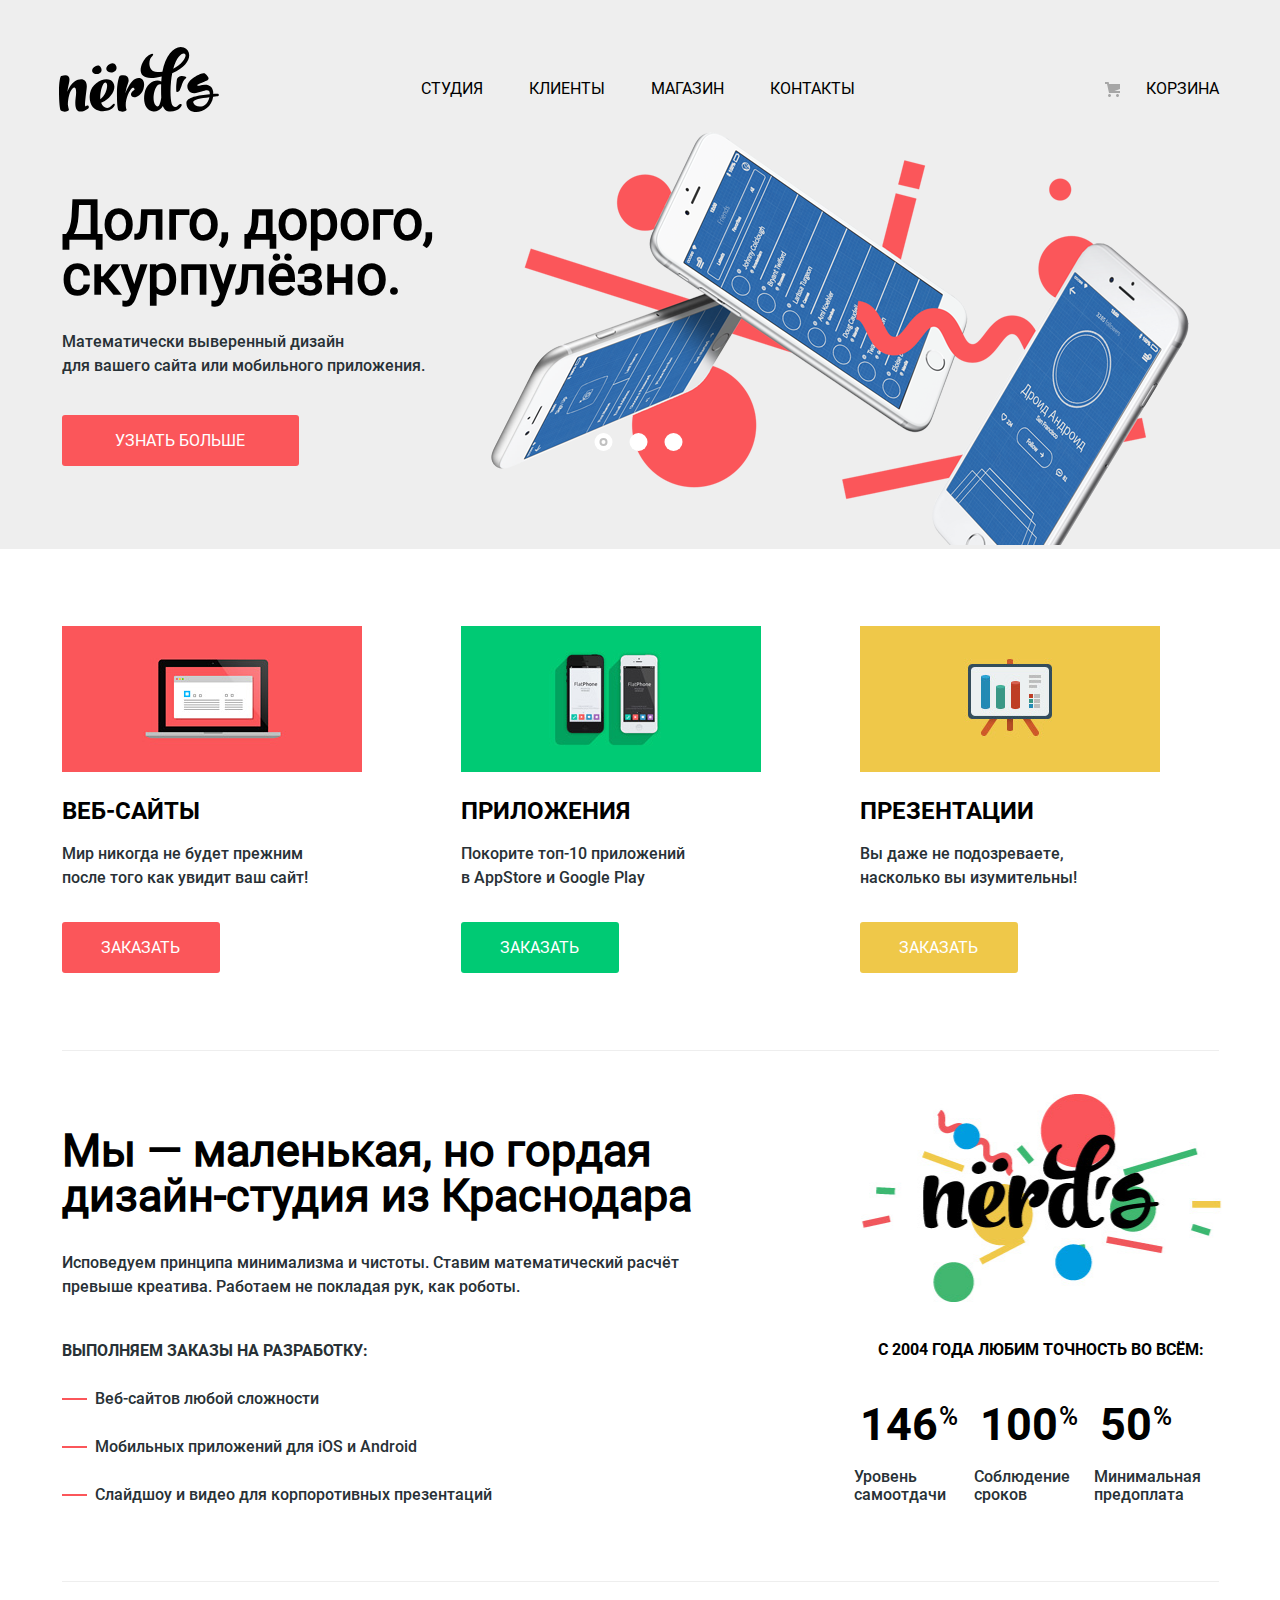
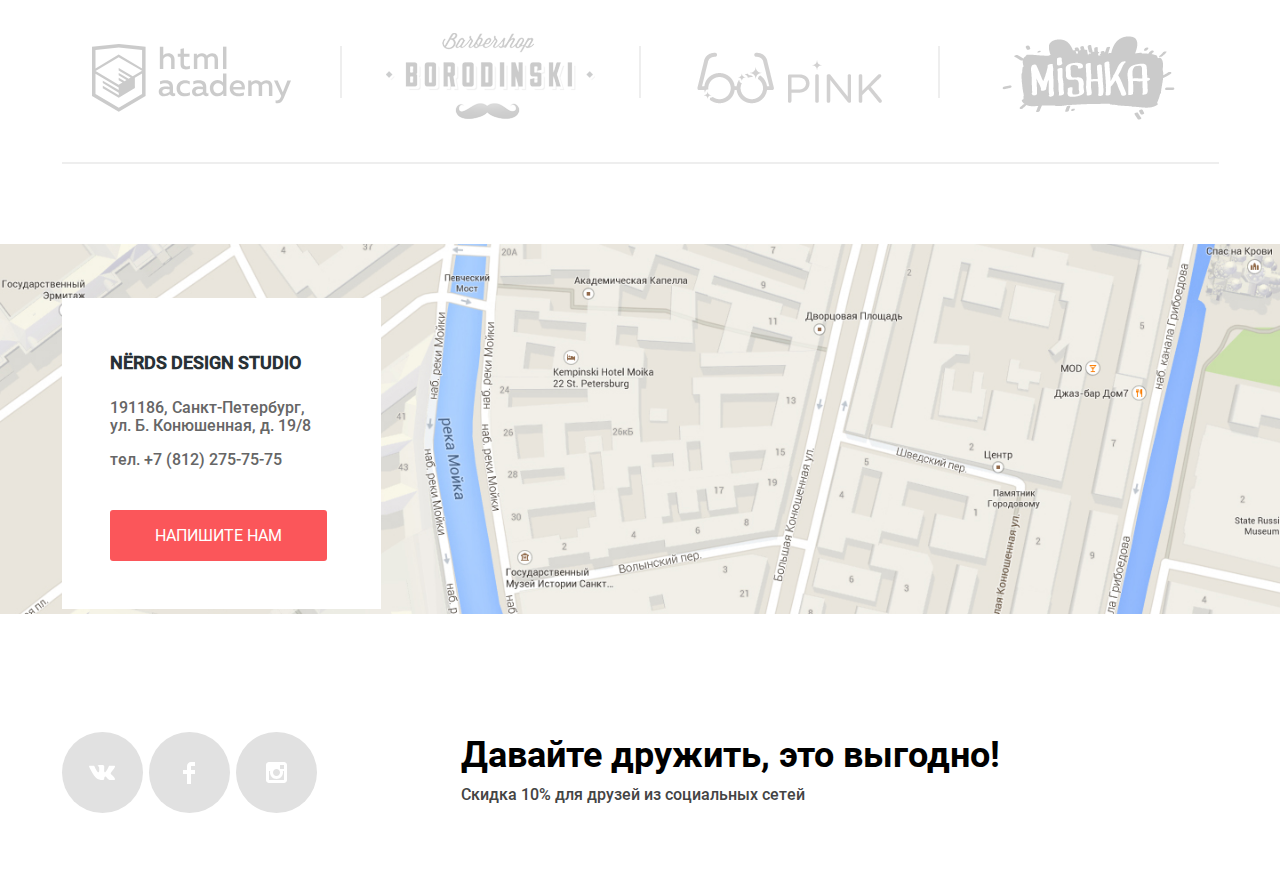
==== commit aae9bbe0: "подготовка к защите 3!" ====
--- a/index.html
+++ b/index.html
@@ -3,8 +3,8 @@
   <head>
     <meta charset="utf-8" />
     <title>HTML Academy: Нёрдс</title>
-    <link rel="stylesheet" href="css/normalize.css" />
-    <link rel="stylesheet" href="css/style.css" />
+    <link rel="stylesheet" href="css/normalize.min.css" />
+    <link rel="stylesheet" href="css/style.min.css" />
   </head>
 
   <body class="page-body">
@@ -13,8 +13,8 @@
         <a class="navigation__logo">
           <img
             class="navigation__logo-img"
-            src="./img/nerds-logo.png"
-            alt="Nerds"
+            src="./img/nerds-logo.svg"
+            alt="Nerds" width="160" height="65"
           />
         </a>
         <nav class="navigation__block">
@@ -48,36 +48,31 @@
               class="promo__slider-item promo__slider-item--first promo__slider-item--active"
             >
               <h3 class="promo__slider-title">Долго, дорого, скурпулёзно.</h3>
-              <p class="promo__slider-text">
+              <p class="promo__slider-text promo__slider-text--first">
                 Математически выверенный дизайн
-                <br />для вашего сайта или мобильного приложения.
-              </p>
-              <a class="red-button promo__slider-button" href="#"
-                >Узнать больше</a
-              >
+                <br>для вашего сайта или мобильного
+                приложения.
+              </p>
+              <a class="red-button promo__slider-button" href="#">Узнать больше</a>
             </li>
             <li class="promo__slider-item promo__slider-item--second">
               <h3 class="promo__slider-title">
-                Любим математику
-                <br />как никто другой
+                Любим математику как никто другой
               </h3>
               <p class="promo__slider-text">
                 Никакого креатива,только математические формулы для расчёта
                 идеальных пропорций
               </p>
-              <a class="red-button promo__slider-button" href="#"
-                >Узнать больше</a
-              >
+              <a class="red-button promo__slider-button" href="#">Узнать больше</a>
             </li>
             <li class="promo__slider-item promo__slider-item--third">
-              <h3 class="promo__slider-title">Только ночь, только хардкор</h3>
+              <h3 class="promo__slider-title">Только ночь,
+                <br>только хардкор</h3>
               <p class="promo__slider-text">
-                Работать днём, как все? Мы против этого.Ближе к полуночи работа
-                только начинается
-              </p>
-              <a class="red-button promo__slider-button" href="#"
-                >Узнать больше</a
-              >
+                Работать днём, как все? Мы против этого.
+                <br>Ближе к полуночи работа только начинается.
+              </p>
+              <a class="red-button promo__slider-button" href="#">Узнать больше</a>
             </li>
           </ul>
           <ul class="promo__slider-pager">
@@ -147,16 +142,20 @@
             Исповедуем принципа минимализма и чистоты. Ставим математический
             расчёт превыше креатива. Работаем не покладая рук, как роботы.
           </p>
-          <p class="description__caption">Выполняем заказы на разработку:<p>
+          <p class="description__caption">Выполняем заказы на разработку:</p>
+          <p></p>
           <ul class="description__jobs-list">
             <li class="description__job-item">Веб-сайтов любой сложности</li>
-            <li class="description__job-item">Мобильных приложений для iOS и Android</li>
-            <li class="description__job-item">Слайдшоу и видео для корпоротивных презентаций</li>
+            <li class="description__job-item">
+              Мобильных приложений для iOS и Android
+            </li>
+            <li class="description__job-item">
+              Слайдшоу и видео для корпоротивных презентаций
+            </li>
           </ul>
         </section>
         <section class="plus">
           <h2 class="visually-hidden">Преимущества</h2>
-          <img class="plus" src="./img/nerds-illustration-1.png" alt="Nerds" />
           <p class="plus__subtitle">С 2004 года любим точность во всём:</p>
           <ul class="plus__list">
             <li class="plus__item">
@@ -301,24 +300,44 @@
         action="https://echo.htmlacademy.ru"
         method="post"
       >
-      <div class="modal-contacts-name">
-        <p class="modal-login">
+        <div class="modal-contacts-name">
+          <p class="modal-login">
             <label class="modal-label" for="name">Ваше имя:</label>
-            <input class="modal-input name" id="name" type="text" name="name" placeholder="Имя Фамилия" required>
+            <input
+              class="modal-input name"
+              id="name"
+              type="text"
+              name="name"
+              placeholder="Имя Фамилия"
+              required
+            />
           </p>
           <p class="modal-login">
             <label class="modal-label" for="email">Ваш email:</label>
-            <input class="modal-input mail" id="email" type="text" name="email" placeholder="email@example.com" required>
+            <input
+              class="modal-input mail"
+              id="email"
+              type="text"
+              name="email"
+              placeholder="email@example.com"
+              required
+            />
+          </p>
+        </div>
+        <p class="modal-login-m">
+          <label class="modal-label" for="message">Текст письма:</label>
+          <textarea
+            class="modal-message text"
+            id="message"
+            name="message"
+            placeholder="В свободной форме"
+            required
+          ></textarea>
         </p>
-      </div>
-      <p class="modal-login-m">
-        <label class="modal-label" for="message">Текст письма:</label>
-        <textarea class="modal-message text" id="message" name="message" placeholder="В свободной форме" required></textarea>
-      </p>
-    <button class="red-button modal-submit" type="submit">Отправить</button>
+        <button class="red-button modal-submit" type="submit">Отправить</button>
       </form>
       <button class="modal-close" aria-label="Закрыть модальное окно"></button>
     </section>
-    <script src="./js/script.js"></script>
+    <script src="./js/script.min.js"></script>
   </body>
 </html>
--- a/css/style.min.css
+++ b/css/style.min.css
@@ -0,0 +1 @@
+@font-face{font-family:"RobotoM";font-style:medium;font-weight:500;src:local(""),url(../fonts/roboto.woff2) format("woff2"),url(../fonts/roboto.woff) format("woff")}@font-face{font-family:"Roboto";font-style:normal;font-weight:400;src:local(""),url(../fonts/robotomedium.woff2) format("woff2"),url(../fonts/robotomedium.woff) format("woff")}@font-face{font-family:"RobotoB";font-style:bold;font-weight:700;src:local(""),url(../fonts/robotobold.woff2) format("woff2"),url(../fonts/robotobold.woff) format("woff")}:root{--basic-text:#000;--pagination-current:rgba(0,0,0,.01);--basic-text-catalog:rgba(0,0,0,.3);--basic-text-sorting:rgba(0,0,0,.6);--basic-text-form:rgba(0,0,0,.25);--basic-text-range:rgba(0,0,0,.15);--basic-text400:#283136;--radio-disabled:rgba(40,49,54,.3);--button-text:#fff;--button-slider:rgba(255,255,255,.3);--background-img:#888;--button-website:#fb565a;--button-aiming-web:#E74246;--button-pressing-web:#D7373B;--button-aiming-app:#00BC6C;--button-pressing-app:#00AA62;--button-aiming-pres:#EAB534;--button-pressing-pres:#E5A722;--button-application:#00ca74;--production__button-presentations:#efc849;--address__address:#666;--socials__button:#e1e1e1;--socials__discount-text:#444;--pager__button:#eee;--pager-link--active:#c1c1c1;--price-scale:#D7DCDF;--range-after:#ABABAB;--input-form:#4d4d4d;--radio-input-form:rgba(77,77,77,.4);--catalog-background:rgba(77,77,77,.122);--radio-dis:rgba(77,77,77,.1);--pagination:#dfdfdf;--pagination-active:#d5d5d5;--border-input:#D7DCDE;--input-text:rgba(68,68,68,.5);--border-input-hover:#B4B9BB;--sorting-hover:#a6a6a6;--sorting-up:rgba(166,166,166,.2);--sorting-activ-img:#231f20;--page-ac:rgba(0,1,1,.1);--modal-box:rgba(0,1,1,.75)}body{font-family:"Roboto","Arial","sans-serif";font-size:16px;line-height:24px;font-weight:400;color:var(--basic-text400)}img{max-width:100%;height:auto}.visually-hidden{position:absolute;width:1px;height:1px;margin:-1px;border:0;padding:0;white-space:nowrap;-webkit-clip-path:inset(100%);clip-path:inset(100%);clip:rect(0 0 0 0);overflow:hidden}.red-button{font-family:"RobotoM","Arial","sans-serif";font-size:16px;line-height:18px;color:var(--button-text);background-color:var(--button-website);text-decoration:none;display:inline-block;vertical-align:middle;min-width:209px;padding:17px 14px 16px;text-align:center;border-radius:3px;text-transform:uppercase;border:none}.page{height:100%}.navigation{font-family:"RobotoM","Arial","sans-serif";font-size:16px;color:var(--basic-text);background-color:var(--pager__button);text-transform:uppercase;padding-top:77px}.navigation__container{width:1157px;margin:0 auto;position:relative}.navigation__logo{position:absolute;left:-3px;top:-31px;display:block}.navigation__logo:hover{opacity:.7}.navigation__logo:focus{opacity:.7}.navigation__logo:active{opacity:.3}.navigation__block{margin-left:359px;padding-right:360px;position:relative;-webkit-box-sizing:border-box;box-sizing:border-box}.navigation__list{padding:0;margin:0;list-style:none;display:-webkit-box;display:-ms-flexbox;display:flex;-ms-flex-wrap:wrap;flex-wrap:wrap;-webkit-box-pack:start;-ms-flex-pack:start;justify-content:flex-start;margin-left:-46px}.navigation__item{margin-left:46px;padding-bottom:36px}.navigation__link{text-decoration:none;color:var(--basic-text);position:relative}.navigation__link:hover{color:var(--button-website)}.navigation__link:focus{color:var(--button-website)}.navigation__link:active{color:var(--basic-text-catalog)}.navigation__link--active::before{content:"";position:absolute;width:100%;height:2px;background:var(--button-website);bottom:-21px;left:0}.navigation__link--cart::before{content:"";position:absolute;width:15px;height:15px;background:url(../img/cart-icon.svg);left:-41px;top:5px}.navigation__link--cart{position:absolute;right:0;top:0;text-decoration:none}.promo{background:var(--pager__button)}.promo__slider-container{width:1157px;margin:0 auto;position:relative}.promo__slider{padding:0;margin:0;list-style:none}.promo__slider-item{display:none;position:relative;padding-top:56px;padding-bottom:135px;min-height:221px}.promo__slider-item::after{content:"";position:absolute;display:block;width:760px;height:431px;right:2px;top:-23px;z-index:1}.promo__slider-item--first::after{background:url(../img/nerds-index-slide-1.png) no-repeat top left}.promo__slider-item--second::after{background:url(../img/nerds-index-slide-2.png) no-repeat top left}.promo__slider-item--third::after{background:url(../img/nerds-index-slide-3.png) no-repeat top left}.promo__slider-item--active{display:block}.promo__slider-title{width:525px;padding:0;margin:0 0 17px;font-family:"RobotoM","Arial","sans-serif";font-size:55px;line-height:55px;color:var(--basic-text);background-color:transparent;position:relative;z-index:10}.promo__slider-text{font-family:"Roboto","Arial","sans-serif";font-size:16px;line-height:24px;color:var(--basic-text400);width:409px;padding:0;margin:0;position:relative;z-index:10;min-height:93px;display:-webkit-box;display:-ms-flexbox;display:flex;-webkit-box-align:center;-ms-flex-align:center;align-items:center;-webkit-box-sizing:border-box;box-sizing:border-box}.promo__slider-text--first{padding-bottom:25px}.promo__slider-button{position:absolute;z-index:10;bottom:83px;left:0}.promo__slider-button:hover{background:var(--button-aiming-web)}.promo__slider-button:active{background:var(--button-pressing-web);color:var(--button-slider)}.promo__slider-pager{padding:0;margin:0;list-style:none;display:-webkit-box;display:-ms-flexbox;display:flex;position:absolute;bottom:85px;left:50%;-webkit-transform:translateX(-50%);-ms-transform:translateX(-50%);transform:translateX(-50%);margin-left:-10px;z-index:11}.promo__slider-pager-item{margin-left:17px;margin-bottom:13px}.promo__slider-pager-link{display:block;width:18px;height:18px;background:var(--button-text);border-radius:50%;display:-webkit-box;display:-ms-flexbox;display:flex;-webkit-box-pack:center;-ms-flex-pack:center;justify-content:center;-webkit-box-align:center;-ms-flex-align:center;align-items:center}.promo__slider-pager-link--active::after{content:"";width:8px;height:8px;border:2px solid var(--pager-link--active);-webkit-box-sizing:border-box;box-sizing:border-box;display:block;border-radius:50%}.production{width:1157px;margin:77px auto 0;position:relative;padding-bottom:77px;border-bottom:1px solid var(--pager__button)}.production__list{margin:0;padding:0;position:relative;-webkit-box-sizing:border-box;box-sizing:border-box;display:-ms-grid;display:grid;-ms-grid-columns:1fr 40px 1fr 40px 1fr;grid-template-columns:1fr 1fr 1fr;list-style:none;-webkit-column-gap:40px;-moz-column-gap:40px;column-gap:40px}.production__item{position:relative;padding-top:171px}.production__item::before{content:"";position:absolute;width:300px;height:146px;display:block;top:0;left:0}.production__item--web::before{background:url(../img/production-1.jpg) no-repeat top left}.production__item--app::before{background:url(../img/production-2.jpg) no-repeat top left}.production__item--pres::before{background:url(../img/production-3.jpg) no-repeat top left}.production__title{font-family:"RobotoB","Arial","sans-serif";font-size:24px;line-height:30px;color:var(--basic-text);text-transform:uppercase;padding:0;margin:-1px 0 15px;list-style:none}.production__text{font-family:"Roboto","Arial","sans-serif";font-size:16px;line-height:24px;padding:0;margin:16px 0 32px;list-style:none}.production__button{font-family:"RobotoM","Arial","sans-serif";font-size:16px;line-height:18px;color:var(--button-text);min-width:130px}.production__button:active{color:var(--button-slider)}.production__item--web .production__button{background-color:var(--button-website)}.production__item--web .production__button:hover{background-color:var(--button-aiming-web)}.production__item--web .production__button:active{background-color:var(--button-pressing-web)}.production__item--app .production__button{background-color:var(--button-application)}.production__item--app .production__button:hover{background-color:var(--button-aiming-app)}.production__item--app .production__button:active{background-color:var(--button-pressing-app)}.production__item--pres .production__button{background-color:var(--production__button-presentations)}.production__item--pres .production__button:hover{background-color:var(--button-aiming-pres)}.production__item--pres .production__button:active{background-color:var(--button-pressing-pres)}.descriptions-container{display:-webkit-box;display:-ms-flexbox;display:flex;-webkit-box-pack:justify;-ms-flex-pack:justify;justify-content:space-between;width:1157px;margin:32px auto 49px;position:relative;padding-bottom:50px;border-bottom:1px solid var(--pager__button)}.description{margin-top:0;width:660px}.description__title{font-family:"RobotoM","Arial","sans-serif";font-size:45px;line-height:45px;color:var(--basic-text);background-color:transparent;margin-bottom:33px}.description__subtitle{font-family:"Roboto","Arial","sans-serif";font-size:16px;line-height:24px;margin-bottom:40px}.description__caption{font-family:"RobotoB","Arial","sans-serif";font-size:16px;line-height:24px;text-transform:uppercase;margin-bottom:24px}.description__jobs-list{padding:0;margin:0;list-style:none}.description__job-item{font-family:"Roboto","Arial","sans-serif";font-size:16px;line-height:24px;position:relative;margin-bottom:24px;padding-left:33px}.description__job-item::before{content:"";position:absolute;width:25px;height:2px;background:var(--button-website);bottom:11px;left:0}.plus{width:360px;margin:5px;position:relative;padding-top:224px}.plus::before{content:"";position:absolute;width:360px;height:208px;display:block;top:6px;left:50%;-webkit-transform:translateX(-48%);-ms-transform:translateX(-48%);transform:translateX(-48%);background:url(../img/nerds-illustration-1.png) no-repeat top left}.plus__subtitle{font-family:"RobotoB","Arial","sans-serif";font-size:16px;line-height:24px;color:var(--basic-text);text-transform:uppercase;margin-top:26px;margin-left:24px;list-style:none}.plus__list{padding:0;margin:0;list-style:none;display:-ms-grid;display:grid;-ms-grid-columns:1fr 1fr 1fr;grid-template-columns:1fr 1fr 1fr}.plus__text{font-family:"RobotoB","Arial","sans-serif";font-size:45px;line-height:64px;color:var(--basic-text);position:relative;padding-right:18px;display:inline-block;vertical-align:middle;margin-top:15px;margin-left:6px;margin-bottom:11px}.plus__text-percent{font-family:"Roboto","Arial","sans-serif";font-size:26px;line-height:40px;color:var(--basic-text);position:absolute;right:-2px;top:3px}.plus__desc{font-family:"Roboto","Arial","sans-serif";font-size:16px;line-height:18px;color:var(--basic-text400);display:table-footer-group;text-align:left}.partners{width:1157px;margin:0 auto 80px;padding-bottom:31px;position:relative;border-bottom:2px solid var(--pager__button)}.partners_list{width:100%;padding:0;margin:0;list-style:none;display:-ms-grid;display:grid;-ms-grid-columns:1fr 38px 1fr 38px 1fr 38px 1fr;grid-template-columns:1fr 1fr 1fr 1fr;gap:38px;-webkit-box-align:center;-ms-flex-align:center;align-items:center}.partners_link{color:var(--basic-text);opacity:20%;display:inline-block;vertical-align:middle}.partners_link:hover{color:var(--basic-text);opacity:100%}.partners_link:active{color:var(--basic-text);opacity:10%}.partners_item{text-align:center;position:relative;min-height:100px;display:-webkit-box;display:-ms-flexbox;display:flex;-webkit-box-pack:center;-ms-flex-pack:center;justify-content:center;-webkit-box-align:center;-ms-flex-align:center;align-items:center}.partners_item::before{content:"";position:absolute;width:2px;height:52px;background:var(--pager__button);display:block;left:-20px;top:50%;margin-top:-35px}.partners_item:nth-child(4n+1)::before{display:none}.address{position:relative;padding-top:54px;padding-bottom:54px;min-height:250px;overflow:hidden;margin-bottom:69px}.address__map{width:100%;position:absolute;top:0;left:0;display:block;z-index:1}.address__map-google{width:100%;height:100%;position:absolute;top:0;left:0;z-index:10}.address__block{background:var(--button-text);position:relative;z-index:20;width:319px;padding:50px 48px 48px;-webkit-box-sizing:border-box;box-sizing:border-box;left:50%;-webkit-transform:translateX(-578px);-ms-transform:translateX(-578px);transform:translateX(-578px)}.address__title{margin:0 0 21px;padding:0;font-weight:700;font-size:18px;line-height:30px;text-transform:uppercase}.address__address{font-size:16px;line-height:18px;color:var(--address__address);font-style:normal;margin-bottom:16px}.address__tel{font-size:16px;line-height:18px;color:var(--address__address);text-decoration:none;display:block;margin-bottom:41px}.address__button-write-us{color:var(--button-text);background-color:var(--button-website);min-width:189px}.socials{padding-bottom:60px}.socials__container{display:-webkit-box;display:-ms-flexbox;display:flex;-webkit-box-pack:justify;-ms-flex-pack:justify;justify-content:space-between;width:1157px;margin:0 auto}.socials__list{padding:0;margin:0;list-style:none;display:-ms-grid;display:grid;-ms-grid-columns:1fr 1fr 1fr;grid-template-columns:1fr 1fr 1fr;width:261px;height:81}.socials__item{-webkit-box-align:center;-ms-flex-align:center;align-items:center}.socials__button{display:block;background-color:var(--socials__button);width:81px;height:81px;border-radius:50%;display:-webkit-box;display:-ms-flexbox;display:flex;-webkit-box-pack:center;-ms-flex-pack:center;justify-content:center;-webkit-box-align:center;-ms-flex-align:center;align-items:center}.socials__button:hover{background-color:var(--button-aiming-web)}.socials__button:active{background-color:var(--button-pressing-web)}.socials__button:active::before{opacity:.3}.socials__button::before{content:"";display:block}.socials__button--vk::before{background:url(../img/vk-icon.svg) no-repeat top left;width:26.01px;height:15px}.socials__button--fb::before{background:url(../img/fb-icon.svg);width:12px;height:22px}.socials__button-insta::before{background:url(../img/insta-icon.svg);width:21px;height:21px}.socials__discount{width:758px;text-align:left;margin-top:5px}.socials__discount-slogan{padding:0;margin:0 0 11px;font-family:"RobotoB","Arial","sans-serif";font-size:36px;line-height:36px;color:var(--basic-text)}.socials__discount-text{padding:0;margin:0;font-family:"Roboto","Arial","sans-serif";font-size:16px;line-height:22px;color:var(--socials__discount-text)}.modal{display:block;position:fixed;top:0;right:0;bottom:0;left:0;margin:auto;background:var(--button-text);-webkit-box-shadow:0 20px 40px 0 var(--modal-box);box-shadow:0 20px 40px 0 var(--modal-box);width:960px;height:590px;padding:60px 100px 85px 102px;-webkit-box-sizing:border-box;box-sizing:border-box;z-index:100;display:none}.modal-show{display:block;-webkit-animation:bounce 0.6s;animation:bounce 0.6s}@-webkit-keyframes bounce{0%{-webkit-transform:translateY(-2000px);transform:translateY(-2000px)}70%{-webkit-transform:translateY(30px);transform:translateY(30px)}90%{-webkit-transform:translateY(-10px);transform:translateY(-10px)}100%{-webkit-transform:translateY(0);transform:translateY(0)}}@keyframes bounce{0%{-webkit-transform:translateY(-2000px);transform:translateY(-2000px)}70%{-webkit-transform:translateY(30px);transform:translateY(30px)}90%{-webkit-transform:translateY(-10px);transform:translateY(-10px)}100%{-webkit-transform:translateY(0);transform:translateY(0)}}.modal-error{-webkit-animation:shake 0.6s;animation:shake 0.6s}@-webkit-keyframes shake{0%,100%{-webkit-transform:translateX(0);transform:translateX(0)}10%,30%,50%,70%,90%{-webkit-transform:translateX(-10px);transform:translateX(-10px)}20%,40%,60%,80%{-webkit-transform:translateX(10px);transform:translateX(10px)}}@keyframes shake{0%,100%{-webkit-transform:translateX(0);transform:translateX(0)}10%,30%,50%,70%,90%{-webkit-transform:translateX(-10px);transform:translateX(-10px)}20%,40%,60%,80%{-webkit-transform:translateX(10px);transform:translateX(10px)}}.modal-contacts-name{display:-webkit-box;display:-ms-flexbox;display:flex;-ms-flex-wrap:wrap;flex-wrap:wrap;-webkit-box-pack:justify;-ms-flex-pack:justify;justify-content:space-between;margin-bottom:33px}.modal-login{padding:0;margin:0;width:360px}.modal-login-m{margin:0 0 41px;padding:0}.modal-label{font-size:16px;line-height:18px;color:var(--basic-text);font-family:"RobotoB","Arial","sans-serif";display:block;margin-bottom:10px}.modal-input{font-family:"Roboto","Arial","sans-serif";width:339px;height:46px;border:1px solid var(--border-input);border-radius:3px;color:var(--input-text);font-size:16px;line-height:18px;padding-left:17px}.modal-input::-webkit-input-placeholder{color:var(--input-text)}.modal-input::-moz-placeholder{color:var(--input-text)}.modal-input:-ms-input-placeholder{color:var(--input-text)}.modal-input::-ms-input-placeholder{color:var(--input-text)}.modal-input::placeholder{color:var(--input-text)}.modal-input:hover{border-color:var(--border-input-hover)}.modal-input:focus{border-color:var(--basic-text);color:var(--socials__discount-text)}.modal-input:focus::-webkit-input-placeholder{color:var(--socials__discount-text)}.modal-input:focus::-moz-placeholder{color:var(--socials__discount-text)}.modal-input:focus:-ms-input-placeholder{color:var(--socials__discount-text)}.modal-input:focus::-ms-input-placeholder{color:var(--socials__discount-text)}.modal-input:focus::placeholder{color:var(--socials__discount-text)}.modal-input:invalid{border-color:var(--button-aiming-web);color:var(--button-aiming-web)}.modal-input.error{border-color:var(--button-aiming-web);color:var(--button-aiming-web)}.modal-input:invalid::-webkit-input-placeholder{color:var(--button-aiming-web)}.modal-input:invalid::-moz-placeholder{color:var(--button-aiming-web)}.modal-input:invalid:-ms-input-placeholder{color:var(--button-aiming-web)}.modal-input:invalid::-ms-input-placeholder{color:var(--button-aiming-web)}.modal-input:invalid::placeholder{color:var(--button-aiming-web)}.modal-input.error::-webkit-input-placeholder{color:var(--button-aiming-web)}.modal-input.error::-moz-placeholder{color:var(--button-aiming-web)}.modal-input.error:-ms-input-placeholder{color:var(--button-aiming-web)}.modal-input.error::-ms-input-placeholder{color:var(--button-aiming-web)}.modal-input.error::placeholder{color:var(--button-aiming-web)}.modal-letter{margin:0 0 37px;padding:0;font-family:"RobotoB","Arial","sans-serif";font-size:45px;line-height:53px}.modal-message{width:760px;height:118px;border:2px solid var(--border-input);-webkit-box-sizing:border-box;box-sizing:border-box;border-radius:3px;padding:14px 15px;font-size:16px;line-height:18px;font-family:"Roboto","Arial","sans-serif";color:var(--input-text);resize:none}.modal-message:hover{border-color:var(--border-input-hover)}.modal-message:focus{border-color:var(--basic-text);color:var(--socials__discount-text)}.modal-message:focus::-webkit-input-placeholder{color:var(--socials__discount-text)}.modal-message:focus::-moz-placeholder{color:var(--socials__discount-text)}.modal-message:focus:-ms-input-placeholder{color:var(--socials__discount-text)}.modal-message:focus::-ms-input-placeholder{color:var(--socials__discount-text)}.modal-message:focus::placeholder{color:var(--socials__discount-text)}.modal-message:invalid{border-color:var(--button-aiming-web);color:var(--button-aiming-web)}.modal-message.error{border-color:var(--button-aiming-web);color:var(--button-aiming-web)}.modal-message:invalid::-webkit-input-placeholder{color:var(--button-aiming-web)}.modal-message:invalid::-moz-placeholder{color:var(--button-aiming-web)}.modal-message:invalid:-ms-input-placeholder{color:var(--button-aiming-web)}.modal-message:invalid::-ms-input-placeholder{color:var(--button-aiming-web)}.modal-message:invalid::placeholder{color:var(--button-aiming-web)}.modal-message.error::-webkit-input-placeholder{color:var(--button-aiming-web)}.modal-message.error::-moz-placeholder{color:var(--button-aiming-web)}.modal-message.error:-ms-input-placeholder{color:var(--button-aiming-web)}.modal-message.error::-ms-input-placeholder{color:var(--button-aiming-web)}.modal-message.error::placeholder{color:var(--button-aiming-web)}.modal-close{width:21px;height:21px;display:block;border:none;background:url(../img/close-cross.svg) no-repeat 0 0;position:absolute;right:100px;top:60px;right:89px;top:76px;cursor:pointer}.modal-submit{min-width:260px;height:50px;cursor:pointer}.mainly__title{padding:54px 0 112px;margin:0;background:var(--pager__button)}.mainly__title-text{width:1157px;font-weight:500;font-size:55px;line-height:55px;color:var(--basic-text);display:block;margin:0 auto;text-align:center}.catalog-container{width:1157px;margin:0 auto;padding:53px 0 0;display:block;display:-ms-grid;display:grid;-ms-grid-columns:260px 139px 1fr;grid-template-columns:260px 1fr;grid-gap:139px}.form__section{margin-bottom:10px}.form__section--price{margin-bottom:53px}.form__section--grid{margin-bottom:45px}.form__section--features{margin-bottom:52px}.filter__title{padding:0;margin:0 0 49px 0;font-family:"Roboto","Arial","sans-serif";font-size:18px;line-height:30px;text-transform:uppercase;color:var(--basic-text)}.filter__title--grid{margin-bottom:14px}.filter__title--features{margin-bottom:14px}.price-range-container{width:260px;height:80px;background:var(--pager__button);border-radius:3px;position:relative;margin-bottom:13px}.price-scale{position:absolute;width:205px;height:2px;left:26px;top:39px;background:var(--price-scale)}.price-range{position:absolute;width:138px;height:2px;left:0;top:0;background:var(--button-application)}.range-handle{position:absolute;width:20px;height:20px;left:0;top:0;background:var(--button-text);-webkit-box-shadow:0 2px 1px var(--basic-text-range);box-shadow:0 2px 1px var(--basic-text-range);border-radius:50%;display:-webkit-box;display:-ms-flexbox;display:flex;-webkit-box-pack:center;-ms-flex-pack:center;justify-content:center;-webkit-box-align:center;-ms-flex-align:center;align-items:center;-webkit-transform:translate(-50%,-50%);-ms-transform:translate(-50%,-50%);transform:translate(-50%,-50%)}.range-handle::after{content:"";width:4px;height:4px;background:var(--range-after);border-radius:50%;display:block}.range-handle--left{left:0}.range-handle--right{left:69%}.price-values-container{display:-webkit-box;display:-ms-flexbox;display:flex;-ms-flex-wrap:wrap;flex-wrap:wrap;-webkit-box-pack:justify;-ms-flex-pack:justify;justify-content:space-between}.price-label{font-family:"Roboto","Arial","sans-serif";font-size:16px;line-height:22px;text-transform:uppercase;color:var(--basic-text400)}.price-input{font-family:"Roboto","Arial","sans-serif";width:80px;height:38px;background:var(--pager__button);border-radius:3px;font-size:16px;line-height:22px;text-transform:uppercase;color:var(--basic-text400);text-align:center;border:none;margin-left:6px}.filter-list{padding:0;margin:0;list-style:none}.grid-type-item{margin-bottom:15px}.radio-label{position:relative;padding-left:35px;cursor:pointer}.radio-label::before{content:"";width:25px;height:25px;border-radius:50%;-webkit-box-sizing:border-box;box-sizing:border-box;border:4px solid var(--radio-input-form);position:absolute;left:0;top:-3px;display:block}.radio-label::after{content:"";width:9px;height:9px;border-radius:50%;background:var(--radio-input-form);position:absolute;left:8px;top:5px;display:none}.radio-label:hover::before{border-color:var(--input-form)}.radio-label:hover::after{background:var(--input-form)}.radio-input:checked+.radio-label::after{display:block}.radio-input:focus+.radio-label{border-color:var(--input-form)}.radio-input:disabled+.radio-label{color:var(--radio-disabled)}.radio-input:disabled+.radio-label::before{border-color:var(--radio-dis)}.radio-input:disabled+.radio-label::after{background:var(--radio-dis)}.checkbox-label{position:relative;padding-left:35px;cursor:pointer}.checkbox-label::after{content:"";background:url(../img/checkbox-off.svg) no-repeat top left;position:absolute;width:23px;height:23px;display:block;left:0;top:0;opacity:.4}.checkbox-label::before{content:"";background:url(../img/checkbox-on.svg) no-repeat top left;width:26px;height:23px;display:none;position:absolute;left:0;top:0;opacity:.4}.checkbox-label:hover::after{opacity:1}.checkbox-label:hover::before{opacity:1}.checkbox-input:checked+.checkbox-label::after{display:none}.checkbox-input:checked+.checkbox-label::before{display:block}.checkbox-input:disabled+.checkbox-label{color:var(--radio-disabled)}.checkbox-input:disabled+.checkbox-label::before{opacity:.1}.checkbox-input:disabled+.checkbox-label::after{opacity:.1}.filter-submit{display:block;font-weight:500;font-size:16px;line-height:18px;color:var(--basic-text);background:var(--pager__button);border-radius:3px;border:none;min-width:260px;height:50px;text-transform:uppercase;cursor:pointer}.filter-submit:hover{background:var(--pagination)}.filter-submit:focus{background:var(--pagination)}.filter-submit:active{background:var(--pagination-active);color:var(--basic-text-catalog)}.sorting{margin:0 0 40px;padding:0;display:-webkit-box;display:-ms-flexbox;display:flex;-ms-flex-wrap:wrap;flex-wrap:wrap;width:760px;-webkit-box-pack:justify;-ms-flex-pack:justify;justify-content:space-between}.sorting__title{padding:0;margin:0;font-weight:700;font-size:18px;line-height:30px;color:var(--basic-text);text-transform:uppercase}.sorting-container{position:relative;padding-right:89px;max-width:500px}.sorting__list{padding:0;margin:0;list-style:none;display:-webkit-box;display:-ms-flexbox;display:flex;-ms-flex-wrap:wrap;flex-wrap:wrap;-webkit-box-pack:end;-ms-flex-pack:end;justify-content:flex-end}.sorting__item{margin-bottom:14px;display:block;margin-left:25px}.sorting__link{font-size:14px;line-height:18px;color:var(--basic-text-catalog);text-transform:uppercase;text-decoration:none}.sorting__link:hover{color:var(--basic-text-sorting)}.sorting__link:focus{color:var(--basic-text-sorting);outline:none}.sorting__link:active{color:var(--basic-text)}.sorting__link--active{color:var(--basic-text)}.sorting-direction{display:-webkit-box;display:-ms-flexbox;display:flex;list-style:none;padding:0;margin:0;position:absolute;right:0;top:0}.sorting-direction__item{margin-left:17px}.sorting-direction__link{display:block}.sorting-direction-img{fill:var(--sorting-up)}.sorting-direction-img--up{-webkit-transform:rotate(180deg);-ms-transform:rotate(180deg);transform:rotate(180deg)}.sorting-direction__link:hover .sorting-direction-img{fill:var(--sorting-hover)}.sorting-direction__link:focus .sorting-direction-img{fill:var(--sorting-hover)}.sorting-direction__link:active .sorting-direction-img{fill:var(--sorting-activ-img)}.sorting-direction__link--active .sorting-direction-img{fill:var(--sorting-activ-img)}.page-catalog{width:100%;position:relative}.catalog__list{padding:0;margin:0;list-style:none;display:-webkit-box;display:-ms-flexbox;display:flex;-ms-flex-wrap:wrap;flex-wrap:wrap;margin-bottom:26px;-webkit-box-pack:justify;-ms-flex-pack:justify;justify-content:space-between}.catalog__item{width:358px;min-height:578px;margin-bottom:30px;background:var(--catalog-background);padding-top:41px;border-radius:5px;position:relative;overflow:hidden}.catalog__item:hover{background:var(--input-form);-webkit-box-shadow:0 6px 15px var(--basic-text-form);box-shadow:0 6px 15px var(--basic-text-form)}.catalog__item:focus-within{background:var(--input-form);-webkit-box-shadow:0 6px 15px var(--basic-text-form);box-shadow:0 6px 15px var(--basic-text-form)}.catalog__item-decor{width:14px;height:14px;display:block;border-radius:50%;position:absolute;background:var(--button-text);top:13px;left:16px}.catalog__item-decor::before{content:"";display:block;border-radius:50%;position:absolute;background:var(--button-text);width:14px;height:14px;top:0;right:-22px}.catalog__item-decor::after{content:"";display:block;border-radius:50%;position:absolute;background:var(--button-text);width:14px;height:14px;top:0;right:-46px}.catalog__img{display:block}.catalog__info-block{position:absolute;background:var(--pager__button);bottom:0;left:0;width:100%;padding:23px 0 111px;min-height:231px;-webkit-box-sizing:border-box;box-sizing:border-box;text-align:center;opacity:0}.catalog__item:hover .catalog__info-block{opacity:1}.catalog__item:focus-within .catalog__info-block{opacity:1}.catalog__info-block-title{font-family:"RobotoB","Arial","sans-serif";padding:0;margin:0 auto 11px;max-width:80%;text-align:center;font-size:18px;line-height:30px;color:var(--basic-text);text-transform:uppercase;text-decoration:none}.catalog__info-block-title:hover{color:var(--button-website)}.catalog__info-block-title:active{color:var(--basic-text-catalog)}.catalog__info-block-text{width:180px;font-size:16px;line-height:18px;color:var(--address__address);margin:0 auto;text-align:center;padding:0;min-height:53px}.catalog__info-block-button{font-size:16px;line-height:18px;color:var(--button-text);background:var(--button-website);display:inline-block;min-width:189px;margin:0 auto;padding:15px 5px 17px;text-align:center;text-decoration:none;vertical-align:middle;border-radius:3px;position:absolute;left:50%;-webkit-transform:translateX(-50%);-ms-transform:translateX(-50%);transform:translateX(-50%);bottom:48px}.catalog__info-block-button:hover{background:var(--button-aiming-web)}.catalog__info-block-button:active{background:var(--button-pressing-web)}.pagination{margin-bottom:60px}.pagination-list{display:-webkit-box;display:-ms-flexbox;display:flex;-ms-flex-wrap:wrap;flex-wrap:wrap;margin:0;padding:0;list-style:none}.pagination-item{margin-right:10px}.page-number{display:block;padding:13px 8px;font-family:"RobotoM","Arial","sans-serif";line-height:18px;text-align:center;color:var(--basic-text);text-transform:uppercase;background-color:var(--pager__button);border-radius:3px;text-decoration:none;min-width:50px;height:50px;-webkit-box-sizing:border-box;box-sizing:border-box;border:3px solid transparent}.next-page{min-width:263px}.page-number--current{background:transparent;border:3px solid var(--pagination-current)}.page-number:hover{background:var(--pagination)}.page-number:focus{background:var(--pagination)}.page-number:active{background:var(--pagination-active);color:var(--basic-text-catalog)}
